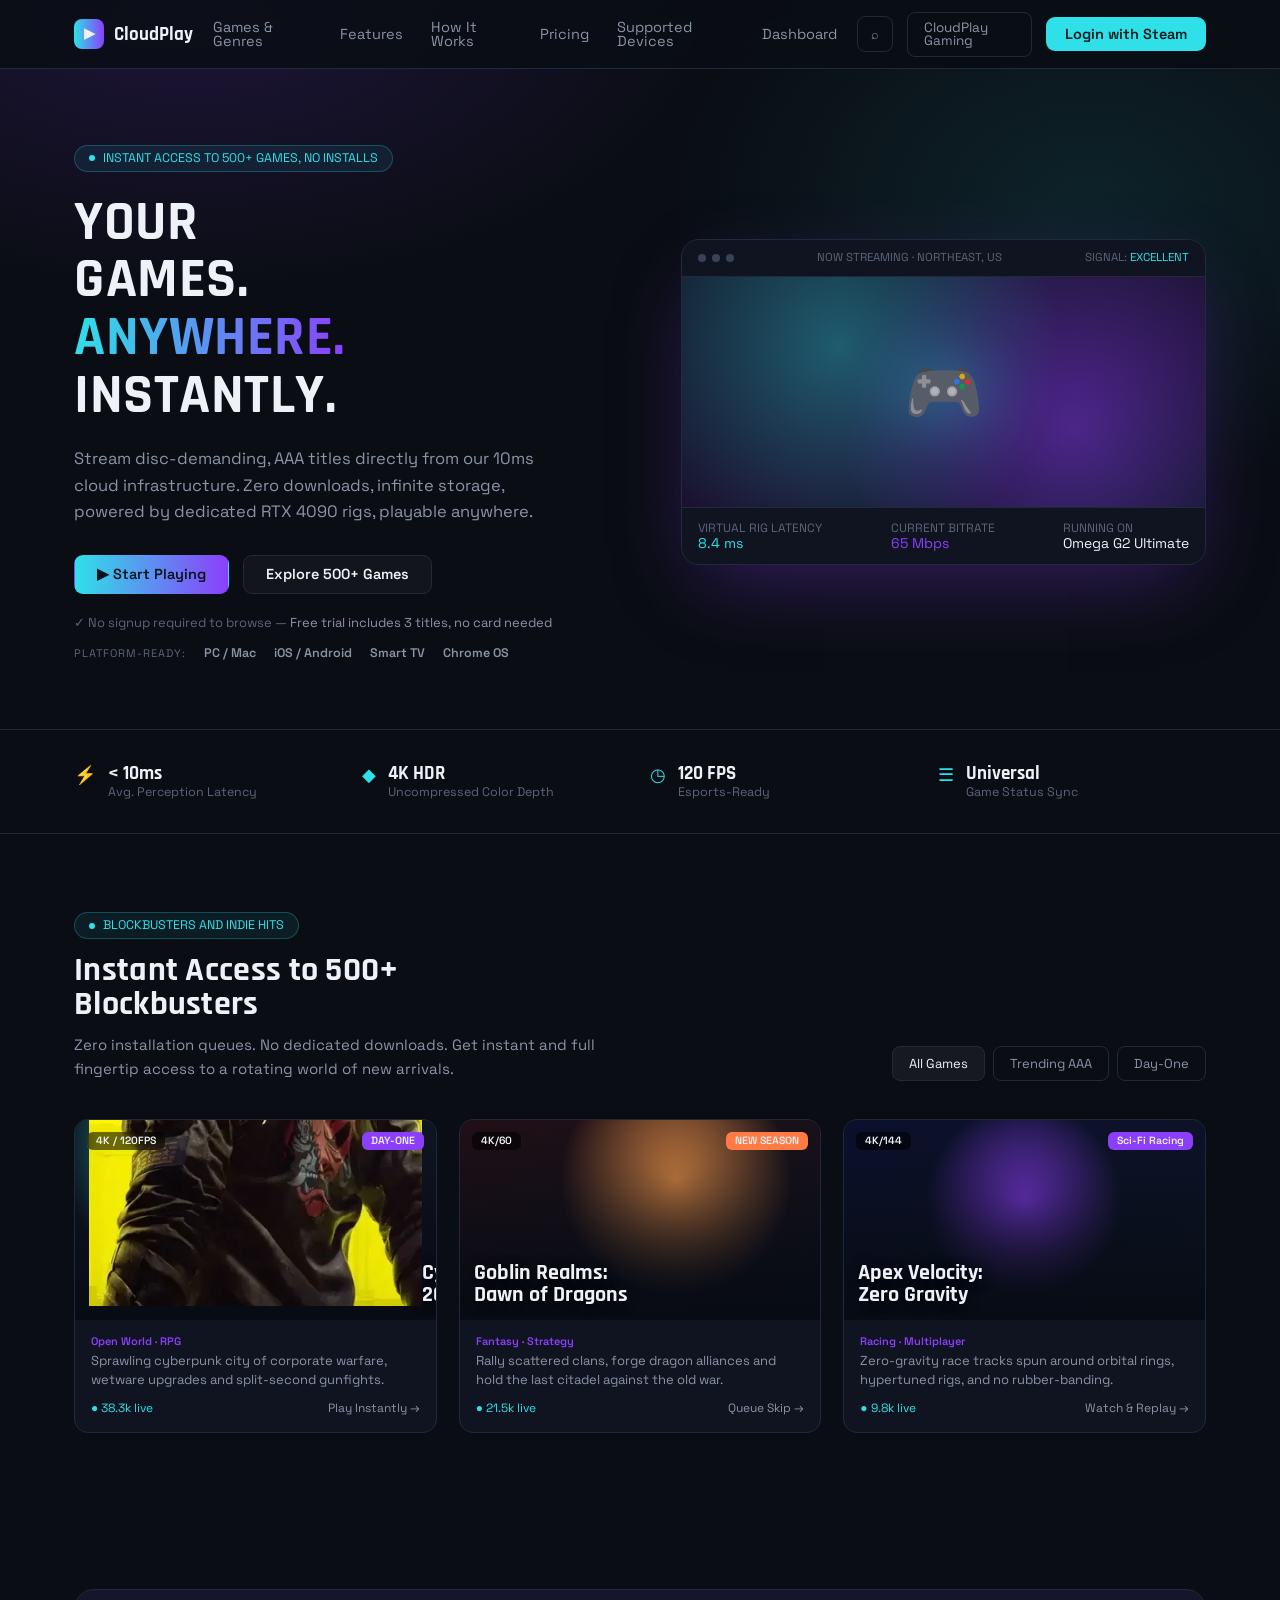
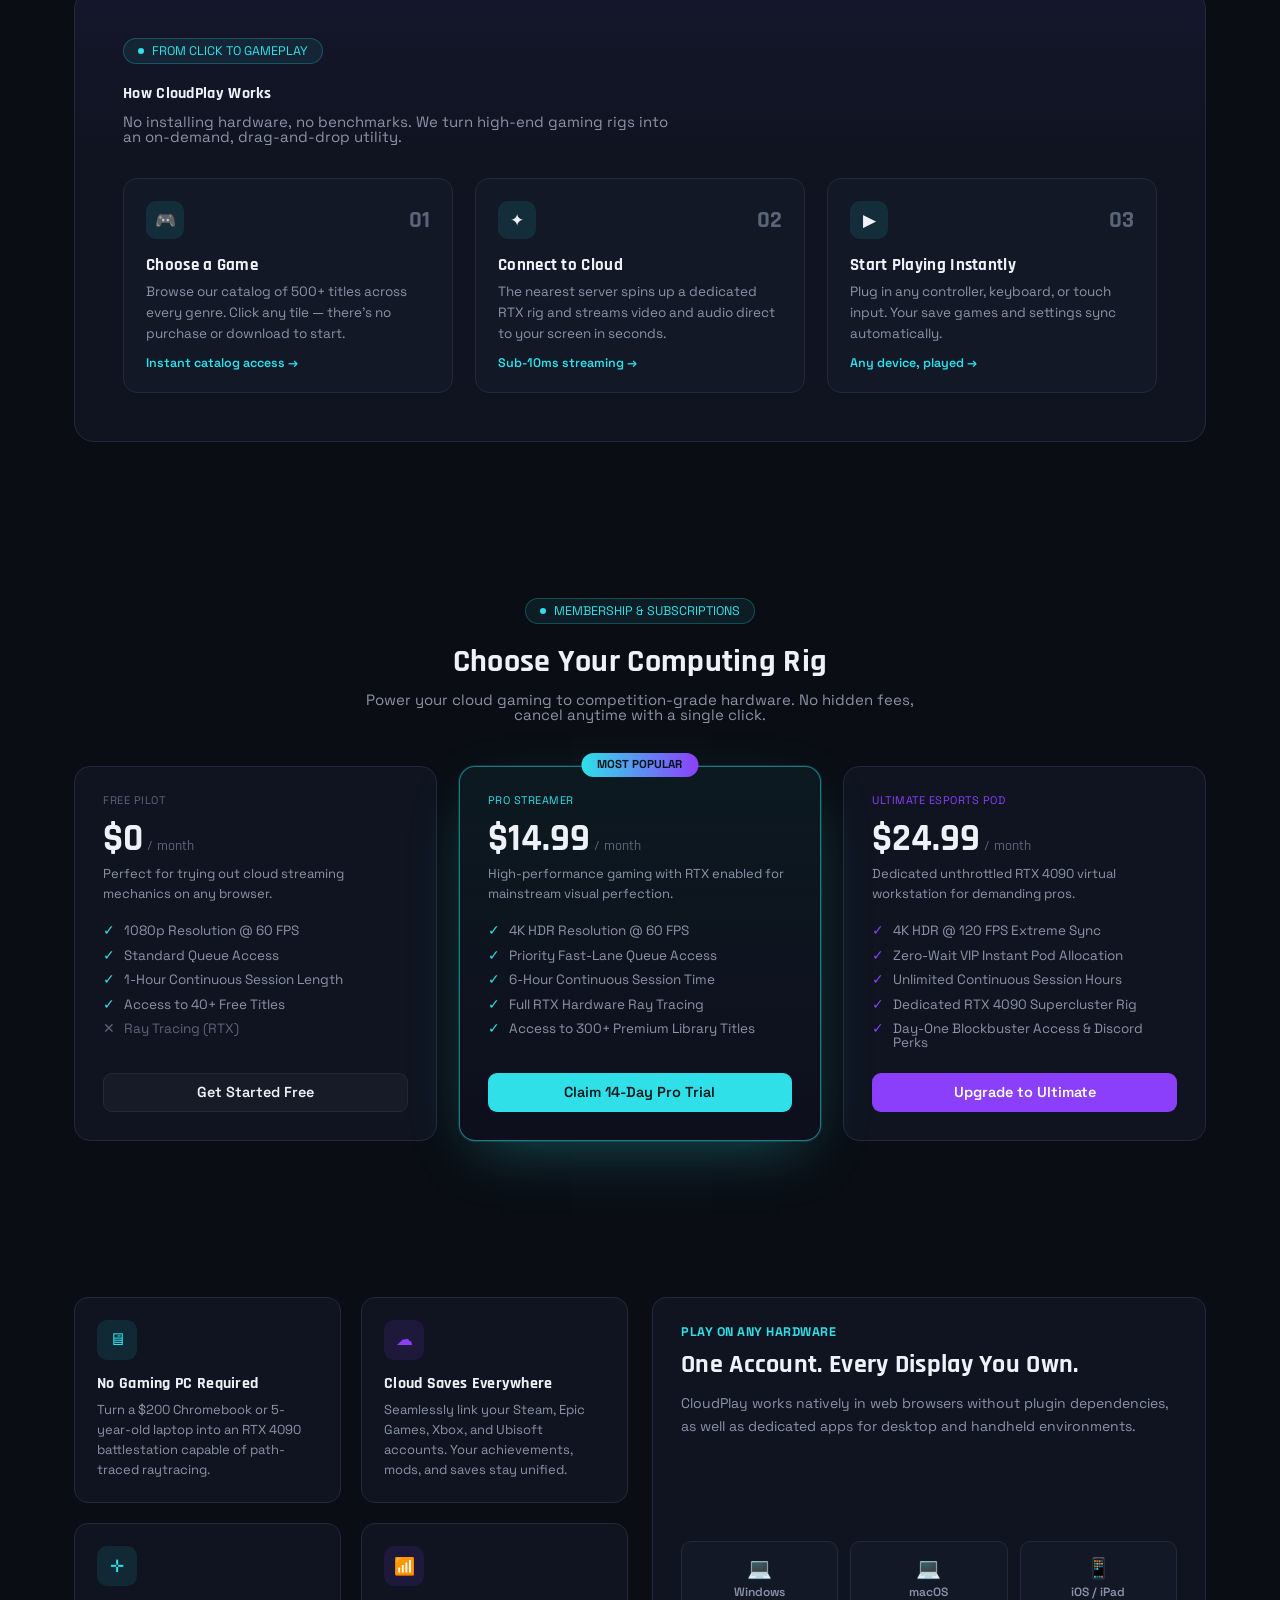
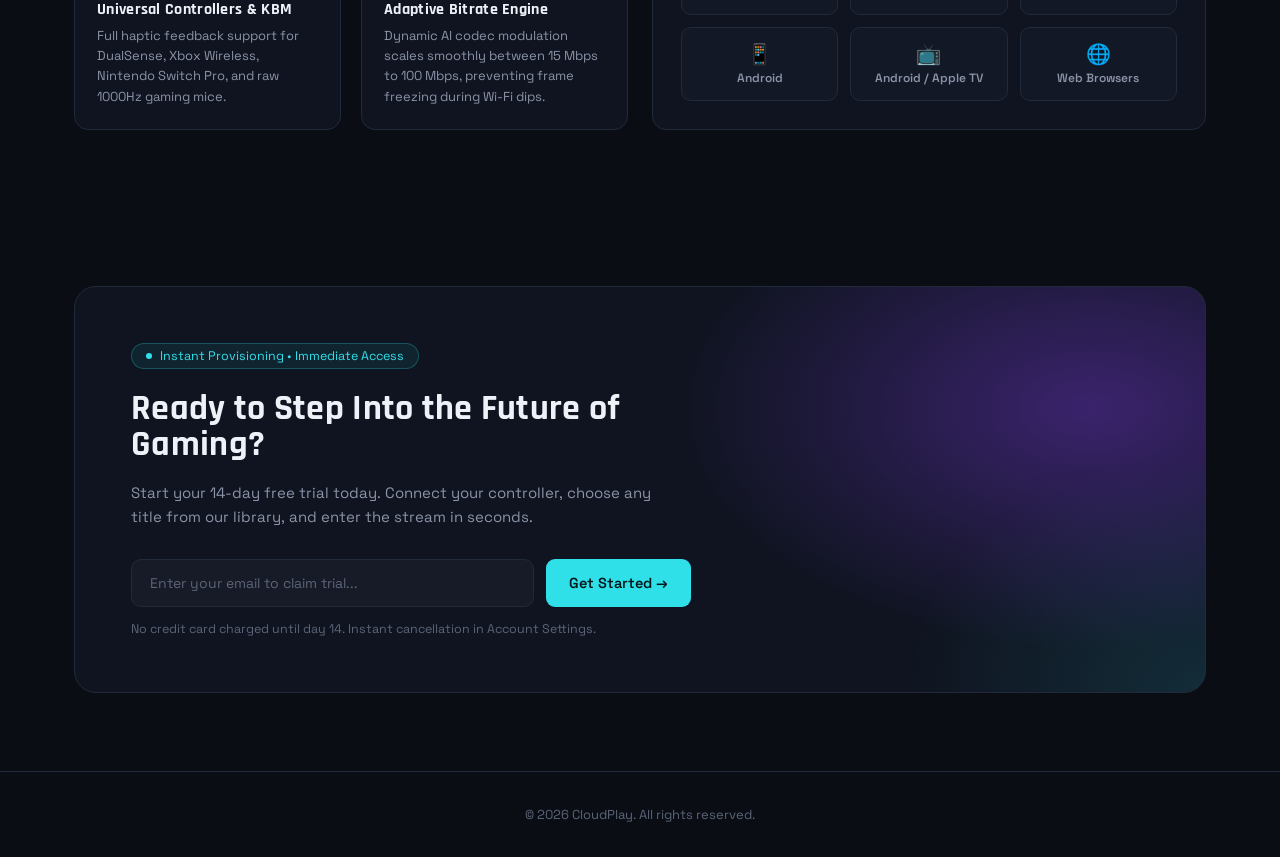
==== index.html @ 3e4a8757 "Update index.html" ====
<!DOCTYPE html>
<html lang="en">
<head>
<meta charset="UTF-8">
<meta name="viewport" content="width=device-width, initial-scale=1, viewport-fit=cover">
<title>CloudPlay — Your Games. Anywhere. Instantly.</title>
<link rel="preconnect" href="https://fonts.googleapis.com">
<link rel="preconnect" href="https://fonts.gstatic.com" crossorigin>
<link href="https://fonts.googleapis.com/css2?family=Space+Grotesk:wght@400;500;600;700&family=Rajdhani:wght@500;600;700&display=swap" rel="stylesheet">
<link rel="stylesheet" href="assets/reset.css">
<link rel="stylesheet" href="assets/style.css">
</head>
<body>

<header>
  <nav class="wrap">
    <div class="brand"><span class="brand-mark">▶</span> CloudPlay</div>
    <div class="nav-links"> 
      <a href="#games">Games &amp; Genres</a>
      <a href="#features">Features</a>
      <a href="#how">How It Works</a>
      <a href="#pricing">Pricing</a>
      <a href="#devices">Supported Devices</a>
      <a href="#">Dashboard</a>
    </div>
    <div class="nav-right">
      <button class="icon-btn" aria-label="Search">⌕</button>
      <a href="#" class="btn-outline" style="border-radius:8px;">CloudPlay Gaming</a>
      <a href="https://store.steampowered.com/login/?redir=&redir_ssl=1" class="btn btn-cyan" style="padding:9px 18px;">Login with Steam</a>
    </div>
  </nav>
</header>

<section class="hero">
  <div class="wrap hero-grid">
    <div>
      <div class="eyebrow"><span class="dot"></span> INSTANT ACCESS TO 500+ GAMES, NO INSTALLS</div>
      <h1>YOUR<br>GAMES.<br><span class="grad">ANYWHERE.</span><br>INSTANTLY.</h1>
      <p class="lead">Stream disc-demanding, AAA titles directly from our 10ms cloud infrastructure. Zero downloads, infinite storage, powered by dedicated RTX 4090 rigs, playable anywhere.</p>
      <div class="hero-ctas">
        <a href="#pricing" class="btn btn-grad">▶ Start Playing</a>
        <a href="#games" class="btn btn-ghost">Explore 500+ Games</a>
      </div>
      <div class="fine">✓ No signup required to browse — <b>Free trial includes 3 titles, no card needed</b></div>
      <div class="platforms">
        <span class="lbl">Platform-ready:</span>
        <b>PC / Mac</b><b>iOS / Android</b><b>Smart TV</b><b>Chrome OS</b>
      </div>
    </div>
    <div class="hero-card">
      <div class="titlebar">
        <div class="dots"><i></i><i></i><i></i></div>
        <span>NOW STREAMING · NORTHEAST, US</span>
        <span>SIGNAL: <b style="color:var(--cyan)">EXCELLENT</b></span>
      </div>
      <div class="hero-art"></div>
      <div class="hero-stats-row">
        <div>VIRTUAL RIG LATENCY<b class="cyan">8.4 ms</b></div>
        <div>CURRENT BITRATE<b class="purple">65 Mbps</b></div>
        <div>RUNNING ON<b>Omega G2 Ultimate</b></div>
      </div>
    </div>
  </div>
</section>

<div class="stat-strip">
  <div class="wrap">
    <div class="stat"><div class="ic">⚡</div><div><b>&lt; 10ms</b><span>Avg. Perception Latency</span></div></div>
    <div class="stat"><div class="ic">◆</div><div><b>4K HDR</b><span>Uncompressed Color Depth</span></div></div>
    <div class="stat"><div class="ic">◷</div><div><b>120 FPS</b><span>Esports-Ready</span></div></div>
    <div class="stat"><div class="ic">☰</div><div><b>Universal</b><span>Game Status Sync</span></div></div>
  </div>
</div>

<section id="games">
  <div class="wrap">
    <div class="sec-head-row sec-head">
      <div>
        <div class="eyebrow" style="margin-bottom:14px;"><span class="dot"></span> BLOCKBUSTERS AND INDIE HITS</div>
        <h2>Instant Access to 500+<br>Blockbusters</h2>
        <p>Zero installation queues. No dedicated downloads. Get instant and full fingertip access to a rotating world of new arrivals.</p>
      </div>
      <div class="tabs">
        <button class="tab active">All Games</button>
        <button class="tab">Trending AAA</button>
        <button class="tab">Day-One</button>
      </div>
    </div>

    <div class="games-grid">
      <div class="game-card">
        <div class="game-cover cover-1">
          <div class="badges"><span class="badge">4K / 120FPS</span><span class="badge pill">DAY-ONE</span></div>
          <img src="assets/cyberpunk-2077.png" alt="">
          <h4>CyberPunk 2077</h4>
        </div>
        <div class="game-body">
          <div class="genre">Open World · RPG</div>
          <p>Sprawling cyberpunk city of corporate warfare, wetware upgrades and split-second gunfights.</p>
          <div class="game-meta"><span class="players">● 38.3k live</span><span class="cta">Play Instantly →</span></div>
        </div>
      </div>
      <div class="game-card">
        <div class="game-cover cover-2">
          <div class="badges"><span class="badge">4K/60</span><span class="badge pill" style="background:#ff7a45;">NEW SEASON</span></div>
          <h4>Goblin Realms:<br>Dawn of Dragons</h4>
        </div>
        <div class="game-body">
          <div class="genre">Fantasy · Strategy</div>
          <p>Rally scattered clans, forge dragon alliances and hold the last citadel against the old war.</p>
          <div class="game-meta"><span class="players">● 21.5k live</span><span class="cta">Queue Skip →</span></div>
        </div>
      </div>
      <div class="game-card">
        <div class="game-cover cover-3">
          <div class="badges"><span class="badge">4K/144</span><span class="badge pill">Sci-Fi Racing</span></div>
          <h4>Apex Velocity:<br>Zero Gravity</h4>
        </div>
        <div class="game-body">
          <div class="genre">Racing · Multiplayer</div>
          <p>Zero-gravity race tracks spun around orbital rings, hypertuned rigs, and no rubber-banding.</p>
          <div class="game-meta"><span class="players">● 9.8k live</span><span class="cta">Watch &amp; Replay →</span></div>
        </div>
      </div>
    </div>
  </div>
</section>

<section id="how">
  <div class="wrap">
    <div class="how-panel">
      <div class="eyebrow"><span class="dot"></span> FROM CLICK TO GAMEPLAY</div>
      <h2>How CloudPlay Works</h2>
      <p style="color:var(--text-dim);font-size:15px;max-width:560px;margin-top:12px;">No installing hardware, no benchmarks. We turn high-end gaming rigs into an on-demand, drag-and-drop utility.</p>

      <div class="steps">
        <div class="step">
          <div class="step-top"><div class="step-ic">🎮</div><div class="step-num">01</div></div>
          <h3>Choose a Game</h3>
          <p>Browse our catalog of 500+ titles across every genre. Click any tile — there's no purchase or download to start.</p>
          <div class="link">Instant catalog access →</div>
        </div>
        <div class="step">
          <div class="step-top"><div class="step-ic">✦</div><div class="step-num">02</div></div>
          <h3>Connect to Cloud</h3>
          <p>The nearest server spins up a dedicated RTX rig and streams video and audio direct to your screen in seconds.</p>
          <div class="link">Sub-10ms streaming →</div>
        </div>
        <div class="step">
          <div class="step-top"><div class="step-ic">▶</div><div class="step-num">03</div></div>
          <h3>Start Playing Instantly</h3>
          <p>Plug in any controller, keyboard, or touch input. Your save games and settings sync automatically.</p>
          <div class="link">Any device, played →</div>
        </div>
      </div>
    </div>
  </div>
</section>

<section id="pricing">
  <div class="wrap" style="text-align:center;">
    <div class="eyebrow"><span class="dot"></span> MEMBERSHIP &amp; SUBSCRIPTIONS</div>
    <h2 style="font-size:32px;">Choose Your Computing Rig</h2>
    <p style="color:var(--text-dim);font-size:15px;max-width:560px;margin:14px auto 44px;">Power your cloud gaming to competition-grade hardware. No hidden fees, cancel anytime with a single click.</p>

    <div class="pricing-grid" style="text-align:left;">
      <div class="plan">
        <div class="plan-tag">Free Pilot</div>
        <div class="price">$0<span> / month</span></div>
        <div class="plan-desc">Perfect for trying out cloud streaming mechanics on any browser.</div>
        <ul class="plan-feats">
          <li><span class="ok">✓</span> 1080p Resolution @ 60 FPS</li>
          <li><span class="ok">✓</span> Standard Queue Access</li>
          <li><span class="ok">✓</span> 1-Hour Continuous Session Length</li>
          <li><span class="ok">✓</span> Access to 40+ Free Titles</li>
          <li class="off"><span class="no">✕</span> Ray Tracing (RTX)</li>
        </ul>
        <a href="#" class="btn btn-ghost">Get Started Free</a>
      </div>
      <div class="plan featured">
        <div class="plan-badge">MOST POPULAR</div>
        <div class="plan-tag cyan">Pro Streamer</div>
        <div class="price">$14.99<span> / month</span></div>
        <div class="plan-desc">High-performance gaming with RTX enabled for mainstream visual perfection.</div>
        <ul class="plan-feats">
          <li><span class="ok">✓</span> 4K HDR Resolution @ 60 FPS</li>
          <li><span class="ok">✓</span> Priority Fast-Lane Queue Access</li>
          <li><span class="ok">✓</span> 6-Hour Continuous Session Time</li>
          <li><span class="ok">✓</span> Full RTX Hardware Ray Tracing</li>
          <li><span class="ok">✓</span> Access to 300+ Premium Library Titles</li>
        </ul>
        <a href="#" class="btn btn-cyan">Claim 14-Day Pro Trial</a>
      </div>
      <div class="plan">
        <div class="plan-tag purple">Ultimate Esports Pod</div>
        <div class="price">$24.99<span> / month</span></div>
        <div class="plan-desc">Dedicated unthrottled RTX 4090 virtual workstation for demanding pros.</div>
        <ul class="plan-feats">
          <li><span class="ok purple">✓</span> 4K HDR @ 120 FPS Extreme Sync</li>
          <li><span class="ok purple">✓</span> Zero-Wait VIP Instant Pod Allocation</li>
          <li><span class="ok purple">✓</span> Unlimited Continuous Session Hours</li>
          <li><span class="ok purple">✓</span> Dedicated RTX 4090 Supercluster Rig</li>
          <li><span class="ok purple">✓</span> Day-One Blockbuster Access &amp; Discord Perks</li>
        </ul>
        <a href="#" class="btn btn-purple">Upgrade to Ultimate</a>
      </div>
    </div>
  </div>
</section>

<section id="features">
  <div class="wrap">
    <div class="feature-split">
      <div class="feature-grid">
        <div class="feature-card">
          <div class="feature-ic">🖥</div>
          <h3>No Gaming PC Required</h3>
          <p>Turn a $200 Chromebook or 5-year-old laptop into an RTX 4090 battlestation capable of path-traced raytracing.</p>
        </div>
        <div class="feature-card">
          <div class="feature-ic purple">☁</div>
          <h3>Cloud Saves Everywhere</h3>
          <p>Seamlessly link your Steam, Epic Games, Xbox, and Ubisoft accounts. Your achievements, mods, and saves stay unified.</p>
        </div>
        <div class="feature-card">
          <div class="feature-ic">✛</div>
          <h3>Universal Controllers &amp; KBM</h3>
          <p>Full haptic feedback support for DualSense, Xbox Wireless, Nintendo Switch Pro, and raw 1000Hz gaming mice.</p>
        </div>
        <div class="feature-card">
          <div class="feature-ic purple">📶</div>
          <h3>Adaptive Bitrate Engine</h3>
          <p>Dynamic AI codec modulation scales smoothly between 15 Mbps to 100 Mbps, preventing frame freezing during Wi-Fi dips.</p>
        </div>
      </div>

      <div class="device-panel" id="devices">
        <div class="eyebrow" style="display:inline-block;">PLAY ON ANY HARDWARE</div>
        <h2>One Account. Every Display You Own.</h2>
        <p>CloudPlay works natively in web browsers without plugin dependencies, as well as dedicated apps for desktop and handheld environments.</p>
        <div class="device-grid">
          <div class="device"><span class="ic">💻</span><span>Windows</span></div>
          <div class="device"><span class="ic">💻</span><span>macOS</span></div>
          <div class="device"><span class="ic">📱</span><span>iOS / iPad</span></div>
          <div class="device"><span class="ic">📱</span><span>Android</span></div>
          <div class="device"><span class="ic">📺</span><span>Android / Apple TV</span></div>
          <div class="device"><span class="ic">🌐</span><span>Web Browsers</span></div>
        </div>
      </div>
    </div>
  </div>
</section>

<section>
  <div class="wrap">
    <div class="cta-panel">
      <div class="eyebrow"><span class="dot"></span> Instant Provisioning • Immediate Access</div>
      <h2>Ready to Step Into the Future of Gaming?</h2>
      <p>Start your 14-day free trial today. Connect your controller, choose any title from our library, and enter the stream in seconds.</p>
      <form class="cta-form" onsubmit="return false;">
        <input type="email" placeholder="Enter your email to claim trial..." aria-label="Email address" required>
        <button type="submit" class="btn btn-cyan">Get Started →</button>
      </form>
      <div class="cta-fine">No credit card charged until day 14. Instant cancellation in Account Settings.</div>
    </div>
  </div>
</section>

<footer>© 2026 CloudPlay. All rights reserved.</footer>

</body>
</html>
---- assets/style.css ----
:root{
  --bg:#0a0d14;
  --bg-panel:#0f1420;
  --bg-panel-2:#121826;
  --border:#212a3a;
  --text:#eef2f8;
  --text-dim:#8b93a7;
  --text-faint:#5b6478;
  --cyan:#2fe0e8;
  --purple:#8b3ffb;
  --grad: linear-gradient(90deg,var(--cyan),var(--purple));
  padding-top: env(safe-area-inset-top,0px);
  padding-bottom: env(safe-area-inset-bottom,0px);
  box-sizing:border-box;
}
*{box-sizing:border-box;}
html{scroll-padding-top:env(safe-area-inset-top,0px);}
html,body{margin:0;padding:0;background:var(--bg);color:var(--text);font-family:'Space Grotesk',sans-serif;}
body{background:
    radial-gradient(ellipse 900px 500px at 15% 0%, rgba(139,63,251,0.16), transparent 60%),
    radial-gradient(ellipse 700px 500px at 85% 5%, rgba(47,224,232,0.10), transparent 60%),
    var(--bg);
}
h1,h2,h3{font-family:'Rajdhani',sans-serif;font-weight:700;margin:0;letter-spacing:0.3px;}
a{color:inherit;text-decoration:none;}
img{max-width:100%;display:block;}
button{font-family:inherit;}
.wrap{max-width:1180px;margin:0 auto;padding:0 24px;}

/* NAV */
header{position:sticky;top:0;z-index:40;background:rgba(10,13,20,0.85);backdrop-filter:blur(10px);border-bottom:1px solid var(--border);}
nav.wrap{display:flex;align-items:center;justify-content:space-between;height:68px;gap:20px;}
.brand{display:flex;align-items:center;gap:10px;font-family:'Rajdhani',sans-serif;font-weight:700;font-size:19px;}
.brand-mark{width:30px;height:30px;border-radius:8px;background:var(--grad);display:flex;align-items:center;justify-content:center;font-size:14px;flex-shrink:0;}
.nav-links{display:flex;align-items:center;gap:28px;font-size:14.5px;color:var(--text-dim);}
.nav-links a:hover{color:var(--text);}
.nav-right{display:flex;align-items:center;gap:14px;}
.icon-btn{width:36px;height:36px;border-radius:8px;border:1px solid var(--border);display:flex;align-items:center;justify-content:center;color:var(--text-dim);flex-shrink:0;background:transparent;}
.btn{display:inline-flex;align-items:center;justify-content:center;gap:8px;padding:11px 22px;border-radius:9px;font-weight:600;font-size:14.5px;cursor:pointer;border:1px solid transparent;white-space:nowrap;}
.btn-grad{background:var(--grad);color:#08131a;}
.btn-ghost{background:rgba(255,255,255,0.03);border-color:var(--border);color:var(--text);}
.btn-outline{background:transparent;border:1px solid var(--border);color:var(--text-dim);font-size:13.5px;padding:8px 16px;}
.btn-cyan{background:var(--cyan);color:#06181b;}
.btn-purple{background:var(--purple);color:#fff;}
@media (max-width:900px){ .nav-links{display:none;} }

/* HERO */
.hero{padding:76px 0 70px;}
.hero-grid{display:grid;grid-template-columns:1.05fr 1fr;gap:56px;align-items:center;}
.eyebrow{display:inline-flex;align-items:center;gap:8px;font-size:12.5px;color:var(--cyan);background:rgba(47,224,232,0.08);border:1px solid rgba(47,224,232,0.25);padding:6px 14px;border-radius:20px;margin-bottom:22px;}
.eyebrow .dot{width:6px;height:6px;border-radius:50%;background:var(--cyan);}
.hero h1{font-size:56px;line-height:1.03;letter-spacing:0.5px;}
.hero h1 .grad{background:var(--grad);-webkit-background-clip:text;background-clip:text;color:transparent;}
.hero p.lead{color:var(--text-dim);font-size:16.5px;line-height:1.6;margin:22px 0 30px;max-width:480px;}
.hero-ctas{display:flex;gap:14px;flex-wrap:wrap;margin-bottom:22px;}
.fine{font-size:13px;color:var(--text-faint);margin-bottom:18px;}
.fine b{color:var(--text-dim);}
.platforms{display:flex;align-items:center;gap:18px;flex-wrap:wrap;font-size:12.5px;color:var(--text-faint);}
.platforms span.lbl{text-transform:uppercase;letter-spacing:1px;font-size:11px;}
.platforms b{color:var(--text-dim);font-weight:600;}

.hero-card{position:relative;border-radius:18px;overflow:hidden;border:1px solid var(--border);background:var(--bg-panel);box-shadow:0 30px 80px -20px rgba(139,63,251,0.35);}
.hero-card .titlebar{display:flex;align-items:center;justify-content:space-between;padding:12px 16px;border-bottom:1px solid var(--border);font-size:11.5px;color:var(--text-faint);}
.dots{display:flex;gap:6px;}
.dots i{width:8px;height:8px;border-radius:50%;background:#3a4356;display:block;}
.hero-art{position:relative;height:230px;background:
    radial-gradient(circle at 30% 30%, rgba(47,224,232,0.35), transparent 55%),
    radial-gradient(circle at 75% 65%, rgba(139,63,251,0.45), transparent 55%),
    linear-gradient(160deg,#12182a,#1b1030 60%,#0c1420);
}
.hero-art::after{content:"🎮";position:absolute;inset:0;display:flex;align-items:center;justify-content:center;font-size:64px;opacity:0.85;filter:drop-shadow(0 0 30px rgba(47,224,232,0.5));}
.hero-stats-row{display:flex;justify-content:space-between;padding:14px 16px;border-top:1px solid var(--border);font-size:12px;color:var(--text-faint);gap:10px;}
.hero-stats-row b{display:block;color:var(--text);font-size:14px;margin-top:2px;}
.hero-stats-row .cyan{color:var(--cyan);}
.hero-stats-row .purple{color:var(--purple);}

/* STAT STRIP */
.stat-strip{border-top:1px solid var(--border);border-bottom:1px solid var(--border);padding:34px 0;}
.stat-strip .wrap{display:grid;grid-template-columns:repeat(4,1fr);gap:20px;}
.stat{display:flex;gap:12px;align-items:flex-start;}
.stat .ic{color:var(--cyan);font-size:18px;flex-shrink:0;margin-top:2px;}
.stat b{display:block;font-size:19px;font-family:'Rajdhani',sans-serif;font-weight:700;}
.stat span{font-size:12.5px;color:var(--text-faint);}
@media (max-width:800px){.stat-strip .wrap{grid-template-columns:repeat(2,1fr);}}

/* SECTION HEADERS */
section{padding:78px 0;}
.sec-head{margin-bottom:38px;}
.sec-head .eyebrow{margin-bottom:16px;}
.sec-head h2{font-size:34px;margin-bottom:12px;}
.sec-head p{color:var(--text-dim);font-size:15px;max-width:560px;line-height:1.6;}
.sec-head-row{display:flex;justify-content:space-between;align-items:flex-end;flex-wrap:wrap;gap:20px;}
.tabs{display:flex;gap:8px;}
.tab{font-size:13px;padding:8px 16px;border-radius:8px;color:var(--text-dim);border:1px solid var(--border);background:transparent;}
.tab.active{background:rgba(255,255,255,0.05);color:var(--text);border-color:var(--border);}

/* GAME CARDS */
.games-grid{display:grid;grid-template-columns:repeat(3,1fr);gap:22px;}
.game-card{border:1px solid var(--border);border-radius:14px;overflow:hidden;background:var(--bg-panel);}
.game-cover{position:relative;height:200px;display:flex;align-items:flex-end;padding:14px;background-size:cover;background-position:center;}
.game-cover .badges{position:absolute;top:12px;left:12px;right:12px;display:flex;justify-content:space-between;font-size:10.5px;font-weight:600;}
.badge{background:rgba(0,0,0,0.55);backdrop-filter:blur(4px);padding:4px 9px;border-radius:6px;}
.badge.pill{background:var(--purple);}
.cover-1{background:linear-gradient(180deg,rgba(6,10,18,0.1),rgba(6,10,18,0.9)),radial-gradient(circle at 30% 20%,#2fe0e8 0,transparent 40%),linear-gradient(160deg,#0d1b26,#131022);}
.cover-2{background:linear-gradient(180deg,rgba(6,10,18,0.1),rgba(6,10,18,0.9)),radial-gradient(circle at 60% 30%,#ff9d4d 0,transparent 45%),linear-gradient(160deg,#241016,#0f1420);}
.cover-3{background:linear-gradient(180deg,rgba(6,10,18,0.1),rgba(6,10,18,0.9)),radial-gradient(circle at 50% 40%,#8b3ffb 0,transparent 45%),linear-gradient(160deg,#0d1030,#101826);}
.game-cover h4{font-family:'Rajdhani',sans-serif;font-size:22px;font-weight:700;text-shadow:0 2px 12px rgba(0,0,0,0.6);}
.game-body{padding:16px 16px 18px;}
.game-body .genre{font-size:11px;color:var(--purple);font-weight:600;margin-bottom:4px;}
.game-body p{font-size:13px;color:var(--text-dim);line-height:1.5;margin:0 0 12px;}
.game-meta{display:flex;justify-content:space-between;font-size:12px;}
.game-meta .players{color:var(--cyan);}
.game-meta .cta{color:var(--text-dim);}
@media (max-width:860px){.games-grid{grid-template-columns:1fr;}}

/* HOW IT WORKS */
.how-panel{border:1px solid var(--border);border-radius:20px;padding:48px;background:linear-gradient(180deg,rgba(139,63,251,0.05),transparent 40%),var(--bg-panel);}
.steps{display:grid;grid-template-columns:repeat(3,1fr);gap:22px;margin-top:34px;}
.step{border:1px solid var(--border);border-radius:14px;padding:22px;background:var(--bg-panel-2);}
.step-top{display:flex;justify-content:space-between;align-items:center;margin-bottom:18px;}
.step-ic{width:38px;height:38px;border-radius:10px;background:rgba(47,224,232,0.1);display:flex;align-items:center;justify-content:center;font-size:17px;}
.step-num{font-family:'Rajdhani',sans-serif;font-weight:700;font-size:24px;color:var(--text-faint);}
.step h3{font-size:17px;margin-bottom:8px;}
.step p{font-size:13.5px;color:var(--text-dim);line-height:1.55;margin:0 0 12px;}
.step .link{font-size:12.5px;color:var(--cyan);font-weight:600;}
@media (max-width:860px){.steps{grid-template-columns:1fr;} .how-panel{padding:28px;}}

/* PRICING */
.pricing-grid{display:grid;grid-template-columns:repeat(3,1fr);gap:22px;align-items:stretch;}
.plan{border:1px solid var(--border);border-radius:16px;padding:28px;background:var(--bg-panel);display:flex;flex-direction:column;}
.plan.featured{border:1px solid rgba(47,224,232,0.5);background:linear-gradient(180deg,rgba(47,224,232,0.06),rgba(139,63,251,0.04));box-shadow:0 0 0 1px rgba(47,224,232,0.15),0 20px 60px -20px rgba(47,224,232,0.35);position:relative;}
.plan-badge{position:absolute;top:-14px;left:50%;transform:translateX(-50%);background:var(--grad);color:#08131a;font-size:11.5px;font-weight:700;padding:6px 16px;border-radius:20px;white-space:nowrap;}
.plan-tag{font-size:11px;letter-spacing:0.5px;color:var(--text-faint);margin-bottom:14px;text-transform:uppercase;}
.plan-tag.cyan{color:var(--cyan);}
.plan-tag.purple{color:var(--purple);}
.price{font-family:'Rajdhani',sans-serif;font-size:38px;font-weight:700;margin-bottom:6px;}
.price span{font-size:14px;color:var(--text-faint);font-weight:500;}
.plan-desc{font-size:13px;color:var(--text-dim);line-height:1.5;margin-bottom:20px;min-height:40px;}
.plan-feats{list-style:none;padding:0;margin:0 0 24px;display:flex;flex-direction:column;gap:11px;font-size:13.5px;}
.plan-feats li{display:flex;gap:9px;align-items:flex-start;color:var(--text-dim);}
.plan-feats li.off{color:var(--text-faint);}
.plan-feats .ok{color:var(--cyan);flex-shrink:0;}
.plan-feats .ok.purple{color:var(--purple);}
.plan-feats .no{color:var(--text-faint);flex-shrink:0;}
.plan .btn{margin-top:auto;width:100%;}
@media (max-width:860px){.pricing-grid{grid-template-columns:1fr;}}

/* FEATURE GRID + DEVICE PANEL */
.feature-split{display:grid;grid-template-columns:1fr 1fr;gap:24px;align-items:stretch;}
.feature-grid{display:grid;grid-template-columns:1fr 1fr;gap:20px;}
.feature-card{border:1px solid var(--border);border-radius:14px;padding:22px;background:var(--bg-panel);}
.feature-ic{width:40px;height:40px;border-radius:10px;background:rgba(47,224,232,0.1);color:var(--cyan);display:flex;align-items:center;justify-content:center;font-size:17px;margin-bottom:16px;}
.feature-ic.purple{background:rgba(139,63,251,0.12);color:var(--purple);}
.feature-card h3{font-size:16px;margin-bottom:8px;}
.feature-card p{font-size:13px;color:var(--text-dim);line-height:1.55;margin:0;}

.device-panel{border:1px solid var(--border);border-radius:14px;padding:28px;background:var(--bg-panel);display:flex;flex-direction:column;}
.device-panel .eyebrow{background:none;border:none;padding:0;margin-bottom:14px;font-weight:700;letter-spacing:0.5px;}
.device-panel h2{font-size:26px;margin-bottom:14px;}
.device-panel p{font-size:14px;color:var(--text-dim);line-height:1.6;margin-bottom:26px;}
.device-grid{display:grid;grid-template-columns:repeat(3,1fr);gap:12px;margin-top:auto;}
.device{border:1px solid var(--border);border-radius:10px;background:var(--bg-panel-2);padding:16px 8px;text-align:center;display:flex;flex-direction:column;align-items:center;gap:8px;}
.device .ic{color:var(--cyan);font-size:20px;}
.device span{font-size:12px;color:var(--text-dim);font-weight:600;}
@media (max-width:900px){.feature-split{grid-template-columns:1fr;} .feature-grid{grid-template-columns:1fr;}}

/* FINAL CTA */
.cta-panel{position:relative;border:1px solid var(--border);border-radius:22px;padding:56px;overflow:hidden;background:
    radial-gradient(ellipse 700px 400px at 90% 30%, rgba(139,63,251,0.35), transparent 60%),
    radial-gradient(ellipse 500px 400px at 100% 100%, rgba(47,224,232,0.12), transparent 60%),
    var(--bg-panel);
}
.cta-panel h2{font-size:36px;max-width:600px;margin-bottom:18px;}
.cta-panel p{font-size:15px;color:var(--text-dim);max-width:520px;line-height:1.6;margin-bottom:30px;}
.cta-form{display:flex;gap:12px;max-width:560px;flex-wrap:wrap;margin-bottom:16px;}
.cta-form input{flex:1;min-width:220px;padding:14px 18px;border-radius:10px;border:1px solid var(--border);background:rgba(255,255,255,0.03);color:var(--text);font-size:14px;font-family:inherit;}
.cta-form input::placeholder{color:var(--text-faint);}
.cta-form input:focus{outline:2px solid var(--cyan);outline-offset:1px;}
.cta-fine{font-size:12.5px;color:var(--text-faint);}
@media (max-width:700px){.cta-panel{padding:32px;} .cta-panel h2{font-size:28px;}}

/* FOOTER */
footer{border-top:1px solid var(--border);padding:36px 0;text-align:center;color:var(--text-faint);font-size:13px;}

@media (max-width:900px){
  .hero-grid{grid-template-columns:1fr;}
  .hero h1{font-size:40px;}
}
@media (prefers-reduced-motion: reduce){ *{transition:none !important;} }
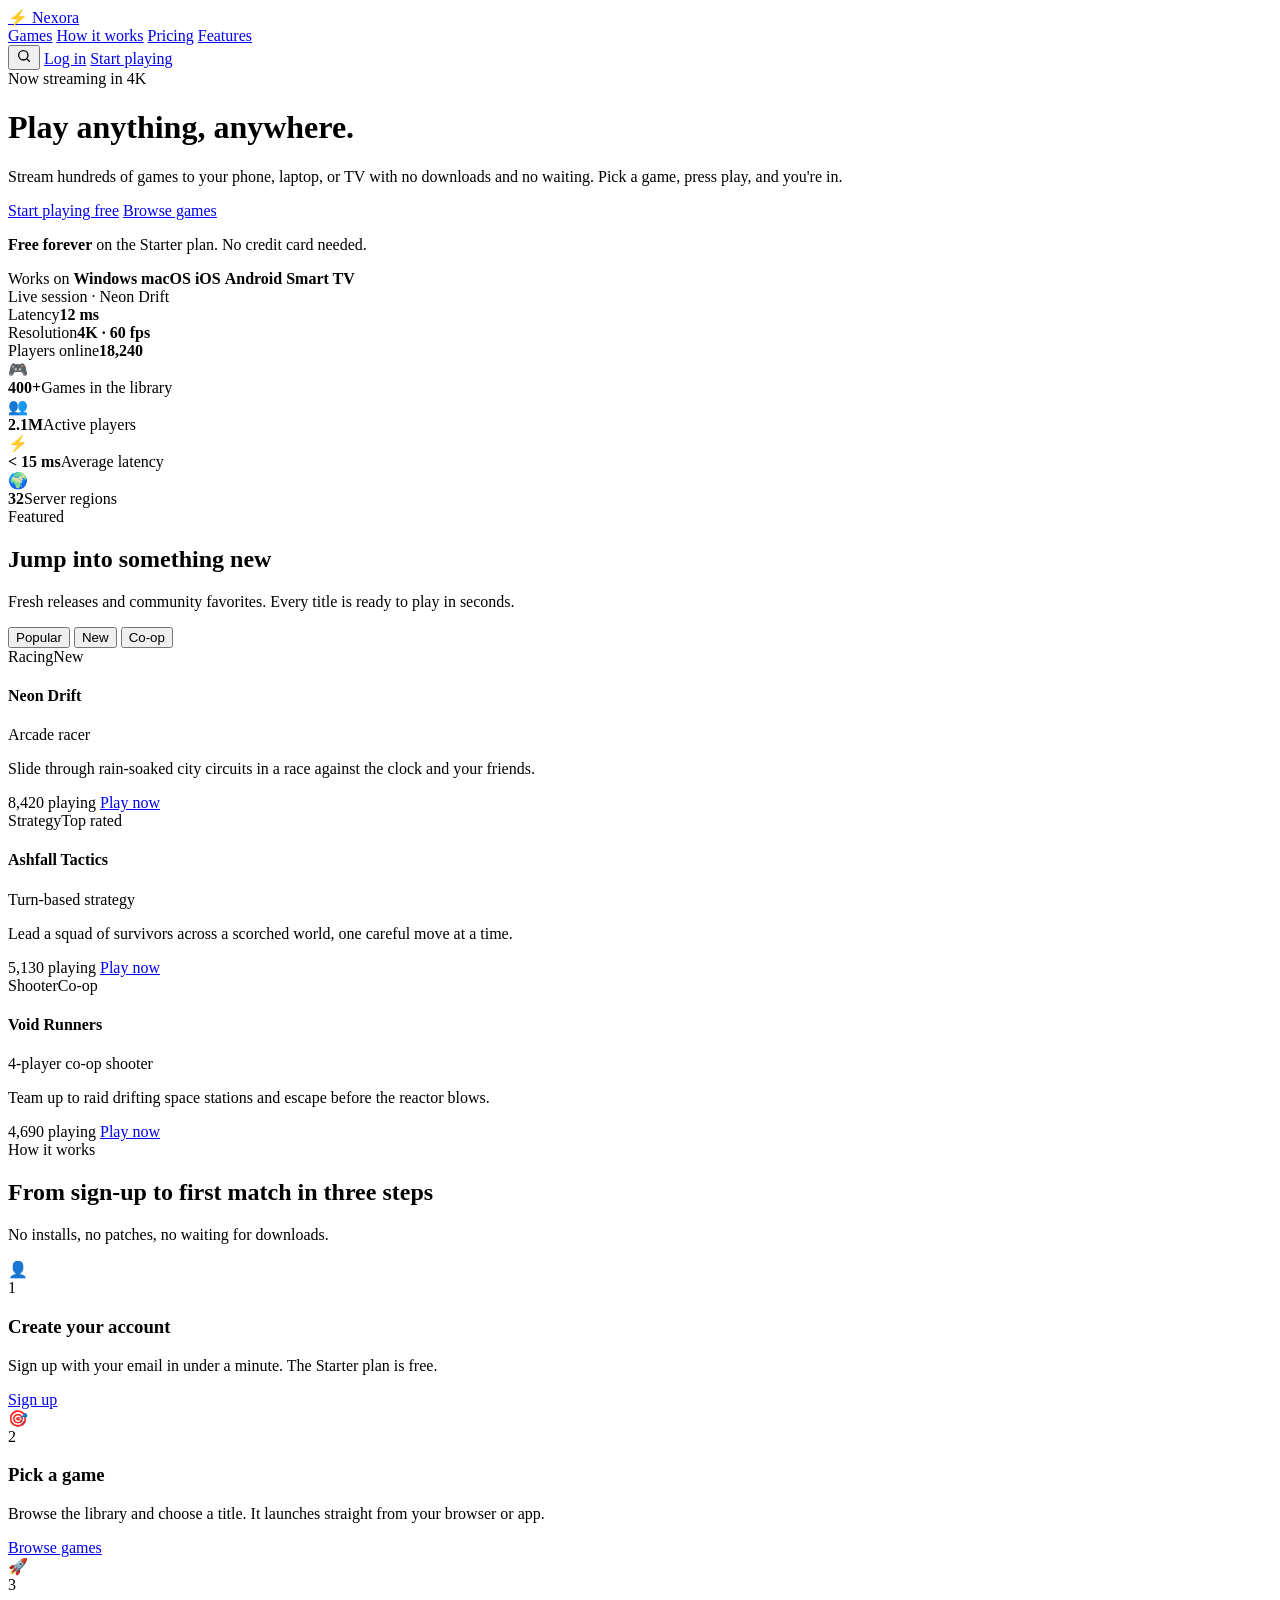
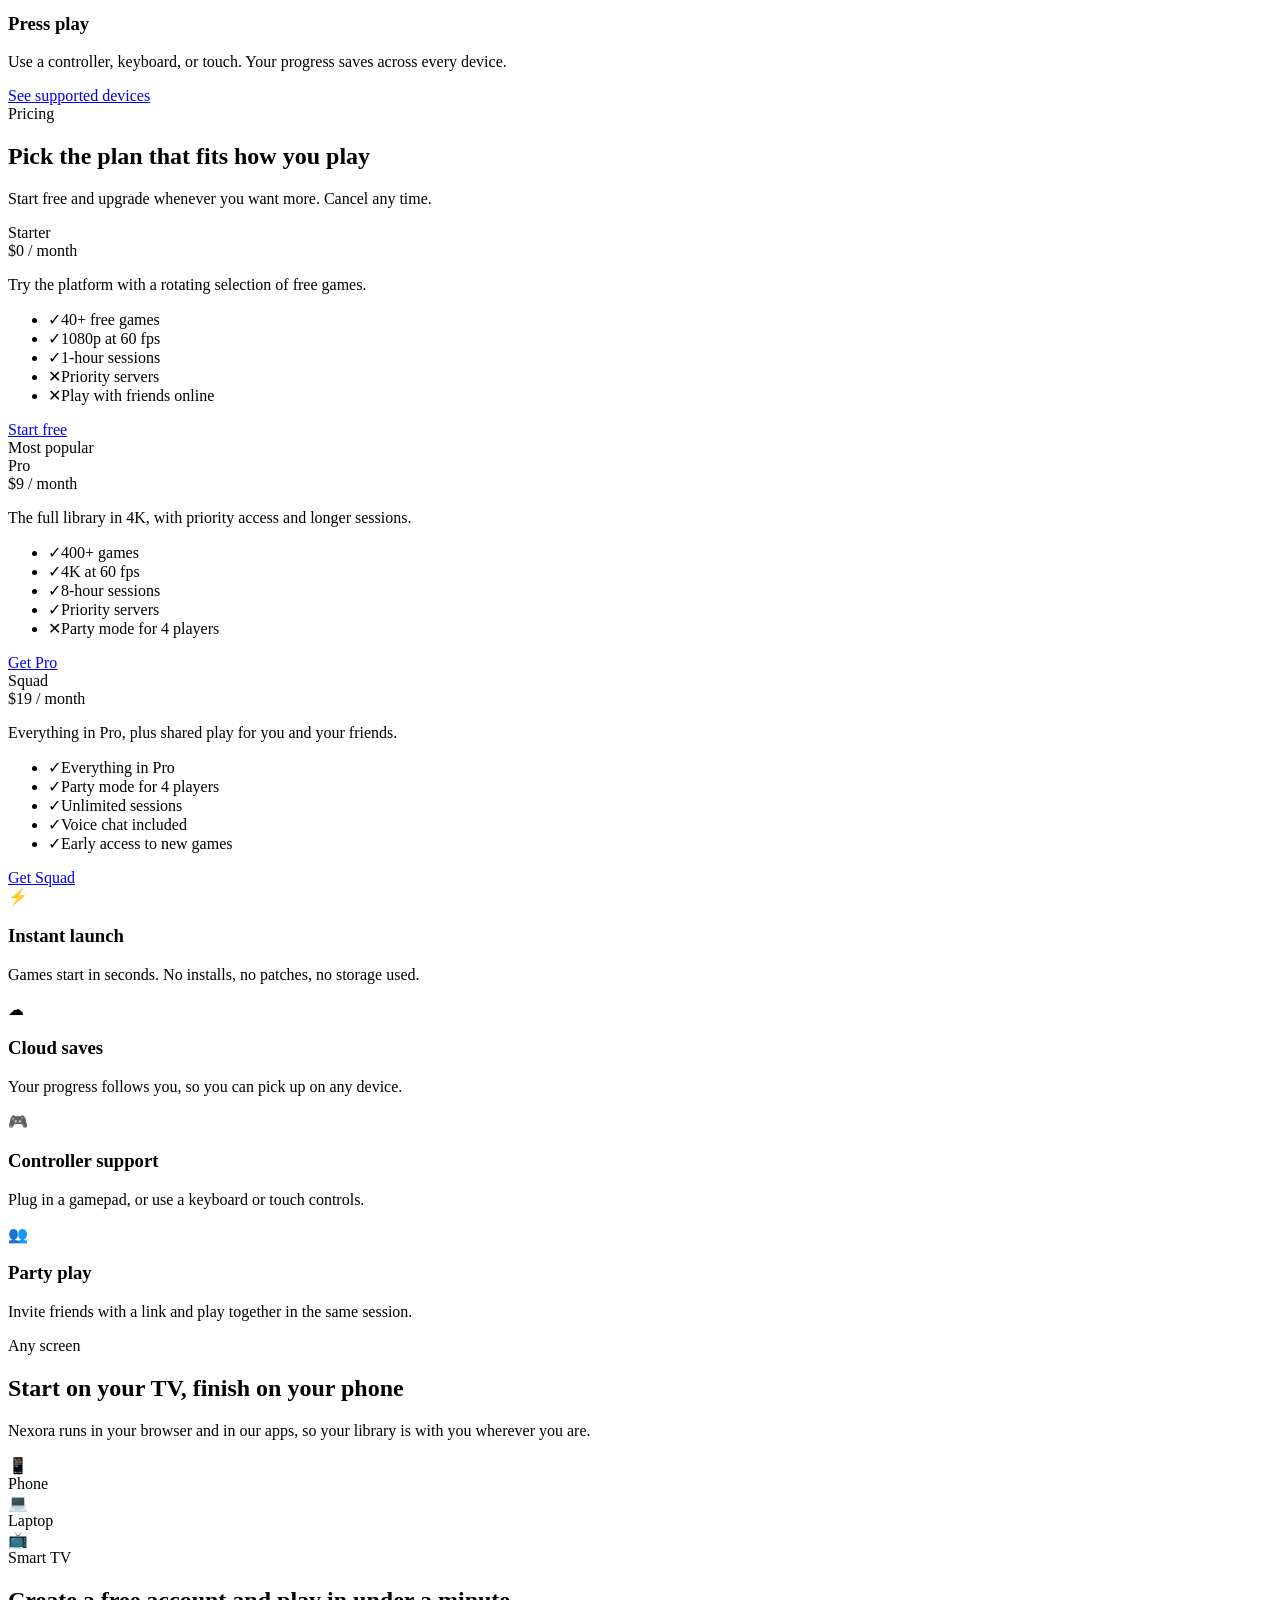
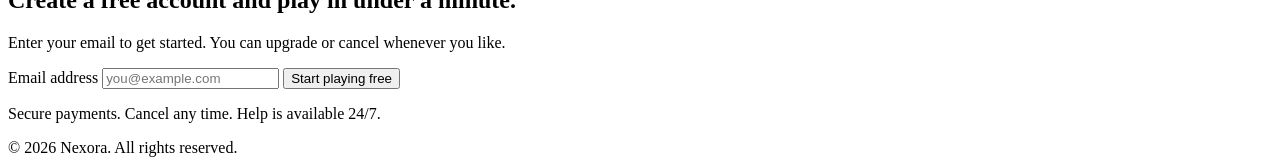
==== commit 70f77253: "took the css integrated in html to its own css file" ====
--- a/index.html
+++ b/index.html
@@ -1,272 +1,343 @@
 <!DOCTYPE html>
 <html lang="en">
 <head>
-<meta charset="UTF-8">
-<meta name="viewport" content="width=device-width, initial-scale=1, viewport-fit=cover">
-<title>CloudPlay — Your Games. Anywhere. Instantly.</title>
-<link rel="preconnect" href="https://fonts.googleapis.com">
-<link rel="preconnect" href="https://fonts.gstatic.com" crossorigin>
-<link href="https://fonts.googleapis.com/css2?family=Space+Grotesk:wght@400;500;600;700&family=Rajdhani:wght@500;600;700&display=swap" rel="stylesheet">
-<link rel="stylesheet" href="assets/reset.css">
-<link rel="stylesheet" href="assets/style.css">
+  <meta charset="UTF-8">
+  <meta name="viewport" content="width=device-width, initial-scale=1, viewport-fit=cover">
+  <title>Nexora – Play instantly, on any device</title>
+  <meta name="description" content="Stream hundreds of games instantly with no downloads. Play solo or squad up with friends.">
+
+  <link rel="preconnect" href="https://fonts.googleapis.com">
+  <link rel="preconnect" href="https://fonts.gstatic.com" crossorigin>
+  <link href="https://fonts.googleapis.com/css2?family=Rajdhani:wght@500;600;700&family=Space+Grotesk:wght@400;500;600&display=swap" rel="stylesheet">
+
+  <link rel="stylesheet" href="styles.css">
 </head>
 <body>
 
-<header>
-  <nav class="wrap">
-    <div class="brand"><span class="brand-mark">▶</span> CloudPlay</div>
-    <div class="nav-links"> 
-      <a href="#games">Games &amp; Genres</a>
-      <a href="#features">Features</a>
-      <a href="#how">How It Works</a>
-      <a href="#pricing">Pricing</a>
-      <a href="#devices">Supported Devices</a>
-      <a href="#">Dashboard</a>
+  <!-- ======================= NAV ======================= -->
+  <header>
+    <nav class="wrap" aria-label="Main">
+      <a href="#" class="brand">
+        <span class="brand-mark" aria-hidden="true">⚡</span>
+        Nexora
+      </a>
+
+      <div class="nav-links">
+        <a href="#games">Games</a>
+        <a href="#how">How it works</a>
+        <a href="#pricing">Pricing</a>
+        <a href="#features">Features</a>
+      </div>
+
+      <div class="nav-right">
+        <button class="icon-btn" type="button" aria-label="Search">
+          <svg width="16" height="16" viewBox="0 0 24 24" fill="none" stroke="currentColor" stroke-width="2" stroke-linecap="round" stroke-linejoin="round" aria-hidden="true">
+            <circle cx="11" cy="11" r="7"></circle>
+            <path d="m20 20-3.5-3.5"></path>
+          </svg>
+        </button>
+        <a href="#" class="btn btn-outline">Log in</a>
+        <a href="#pricing" class="btn btn-grad">Start playing</a>
+      </div>
+    </nav>
+  </header>
+
+  <main>
+
+    <!-- ======================= HERO ======================= -->
+    <div class="hero">
+      <div class="wrap hero-grid">
+        <div>
+          <div class="eyebrow"><span class="dot"></span>Now streaming in 4K</div>
+          <h1>Play anything, <span class="grad">anywhere.</span></h1>
+          <p class="lead">
+            Stream hundreds of games to your phone, laptop, or TV with no downloads and no waiting.
+            Pick a game, press play, and you're in.
+          </p>
+
+          <div class="hero-ctas">
+            <a href="#pricing" class="btn btn-grad">Start playing free</a>
+            <a href="#games" class="btn btn-ghost">Browse games</a>
+          </div>
+
+          <p class="fine"><b>Free forever</b> on the Starter plan. No credit card needed.</p>
+
+          <div class="platforms">
+            <span class="lbl">Works on</span>
+            <b>Windows</b>
+            <b>macOS</b>
+            <b>iOS</b>
+            <b>Android</b>
+            <b>Smart TV</b>
+          </div>
+        </div>
+
+        <div class="hero-card">
+          <div class="titlebar">
+            <div class="dots" aria-hidden="true"><i></i><i></i><i></i></div>
+            <span>Live session · Neon Drift</span>
+          </div>
+          <div class="hero-art" role="img" aria-label="Game controller preview"></div>
+          <div class="hero-stats-row">
+            <div>Latency<b class="cyan">12 ms</b></div>
+            <div>Resolution<b>4K · 60 fps</b></div>
+            <div>Players online<b class="purple">18,240</b></div>
+          </div>
+        </div>
+      </div>
     </div>
-    <div class="nav-right">
-      <button class="icon-btn" aria-label="Search">⌕</button>
-      <a href="#" class="btn-outline" style="border-radius:8px;">CloudPlay Gaming</a>
-      <a href="https://store.steampowered.com/login/?redir=&redir_ssl=1" class="btn btn-cyan" style="padding:9px 18px;">Login with Steam</a>
+
+    <!-- ======================= STAT STRIP ======================= -->
+    <div class="stat-strip">
+      <div class="wrap">
+        <div class="stat">
+          <div class="ic" aria-hidden="true">🎮</div>
+          <div><b>400+</b><span>Games in the library</span></div>
+        </div>
+        <div class="stat">
+          <div class="ic" aria-hidden="true">👥</div>
+          <div><b>2.1M</b><span>Active players</span></div>
+        </div>
+        <div class="stat">
+          <div class="ic" aria-hidden="true">⚡</div>
+          <div><b>&lt; 15 ms</b><span>Average latency</span></div>
+        </div>
+        <div class="stat">
+          <div class="ic" aria-hidden="true">🌍</div>
+          <div><b>32</b><span>Server regions</span></div>
+        </div>
+      </div>
     </div>
-  </nav>
-</header>
-
-<section class="hero">
-  <div class="wrap hero-grid">
-    <div>
-      <div class="eyebrow"><span class="dot"></span> INSTANT ACCESS TO 500+ GAMES, NO INSTALLS</div>
-      <h1>YOUR<br>GAMES.<br><span class="grad">ANYWHERE.</span><br>INSTANTLY.</h1>
-      <p class="lead">Stream disc-demanding, AAA titles directly from our 10ms cloud infrastructure. Zero downloads, infinite storage, powered by dedicated RTX 4090 rigs, playable anywhere.</p>
-      <div class="hero-ctas">
-        <a href="#pricing" class="btn btn-grad">▶ Start Playing</a>
-        <a href="#games" class="btn btn-ghost">Explore 500+ Games</a>
-      </div>
-      <div class="fine">✓ No signup required to browse — <b>Free trial includes 3 titles, no card needed</b></div>
-      <div class="platforms">
-        <span class="lbl">Platform-ready:</span>
-        <b>PC / Mac</b><b>iOS / Android</b><b>Smart TV</b><b>Chrome OS</b>
-      </div>
-    </div>
-    <div class="hero-card">
-      <div class="titlebar">
-        <div class="dots"><i></i><i></i><i></i></div>
-        <span>NOW STREAMING · NORTHEAST, US</span>
-        <span>SIGNAL: <b style="color:var(--cyan)">EXCELLENT</b></span>
-      </div>
-      <div class="hero-art"></div>
-      <div class="hero-stats-row">
-        <div>VIRTUAL RIG LATENCY<b class="cyan">8.4 ms</b></div>
-        <div>CURRENT BITRATE<b class="purple">65 Mbps</b></div>
-        <div>RUNNING ON<b>Omega G2 Ultimate</b></div>
-      </div>
-    </div>
-  </div>
-</section>
-
-<div class="stat-strip">
-  <div class="wrap">
-    <div class="stat"><div class="ic">⚡</div><div><b>&lt; 10ms</b><span>Avg. Perception Latency</span></div></div>
-    <div class="stat"><div class="ic">◆</div><div><b>4K HDR</b><span>Uncompressed Color Depth</span></div></div>
-    <div class="stat"><div class="ic">◷</div><div><b>120 FPS</b><span>Esports-Ready</span></div></div>
-    <div class="stat"><div class="ic">☰</div><div><b>Universal</b><span>Game Status Sync</span></div></div>
-  </div>
-</div>
-
-<section id="games">
-  <div class="wrap">
-    <div class="sec-head-row sec-head">
-      <div>
-        <div class="eyebrow" style="margin-bottom:14px;"><span class="dot"></span> BLOCKBUSTERS AND INDIE HITS</div>
-        <h2>Instant Access to 500+<br>Blockbusters</h2>
-        <p>Zero installation queues. No dedicated downloads. Get instant and full fingertip access to a rotating world of new arrivals.</p>
-      </div>
-      <div class="tabs">
-        <button class="tab active">All Games</button>
-        <button class="tab">Trending AAA</button>
-        <button class="tab">Day-One</button>
-      </div>
-    </div>
-
-    <div class="games-grid">
-      <div class="game-card">
-        <div class="game-cover cover-1">
-          <div class="badges"><span class="badge">4K / 120FPS</span><span class="badge pill">DAY-ONE</span></div>
-          <img src="assets/cyberpunk-2077.png" alt="">
-          <h4>CyberPunk 2077</h4>
-        </div>
-        <div class="game-body">
-          <div class="genre">Open World · RPG</div>
-          <p>Sprawling cyberpunk city of corporate warfare, wetware upgrades and split-second gunfights.</p>
-          <div class="game-meta"><span class="players">● 38.3k live</span><span class="cta">Play Instantly →</span></div>
-        </div>
-      </div>
-      <div class="game-card">
-        <div class="game-cover cover-2">
-          <div class="badges"><span class="badge">4K/60</span><span class="badge pill" style="background:#ff7a45;">NEW SEASON</span></div>
-          <h4>Goblin Realms:<br>Dawn of Dragons</h4>
-        </div>
-        <div class="game-body">
-          <div class="genre">Fantasy · Strategy</div>
-          <p>Rally scattered clans, forge dragon alliances and hold the last citadel against the old war.</p>
-          <div class="game-meta"><span class="players">● 21.5k live</span><span class="cta">Queue Skip →</span></div>
-        </div>
-      </div>
-      <div class="game-card">
-        <div class="game-cover cover-3">
-          <div class="badges"><span class="badge">4K/144</span><span class="badge pill">Sci-Fi Racing</span></div>
-          <h4>Apex Velocity:<br>Zero Gravity</h4>
-        </div>
-        <div class="game-body">
-          <div class="genre">Racing · Multiplayer</div>
-          <p>Zero-gravity race tracks spun around orbital rings, hypertuned rigs, and no rubber-banding.</p>
-          <div class="game-meta"><span class="players">● 9.8k live</span><span class="cta">Watch &amp; Replay →</span></div>
-        </div>
-      </div>
-    </div>
-  </div>
-</section>
-
-<section id="how">
-  <div class="wrap">
-    <div class="how-panel">
-      <div class="eyebrow"><span class="dot"></span> FROM CLICK TO GAMEPLAY</div>
-      <h2>How CloudPlay Works</h2>
-      <p style="color:var(--text-dim);font-size:15px;max-width:560px;margin-top:12px;">No installing hardware, no benchmarks. We turn high-end gaming rigs into an on-demand, drag-and-drop utility.</p>
-
-      <div class="steps">
-        <div class="step">
-          <div class="step-top"><div class="step-ic">🎮</div><div class="step-num">01</div></div>
-          <h3>Choose a Game</h3>
-          <p>Browse our catalog of 500+ titles across every genre. Click any tile — there's no purchase or download to start.</p>
-          <div class="link">Instant catalog access →</div>
-        </div>
-        <div class="step">
-          <div class="step-top"><div class="step-ic">✦</div><div class="step-num">02</div></div>
-          <h3>Connect to Cloud</h3>
-          <p>The nearest server spins up a dedicated RTX rig and streams video and audio direct to your screen in seconds.</p>
-          <div class="link">Sub-10ms streaming →</div>
-        </div>
-        <div class="step">
-          <div class="step-top"><div class="step-ic">▶</div><div class="step-num">03</div></div>
-          <h3>Start Playing Instantly</h3>
-          <p>Plug in any controller, keyboard, or touch input. Your save games and settings sync automatically.</p>
-          <div class="link">Any device, played →</div>
-        </div>
-      </div>
-    </div>
-  </div>
-</section>
-
-<section id="pricing">
-  <div class="wrap" style="text-align:center;">
-    <div class="eyebrow"><span class="dot"></span> MEMBERSHIP &amp; SUBSCRIPTIONS</div>
-    <h2 style="font-size:32px;">Choose Your Computing Rig</h2>
-    <p style="color:var(--text-dim);font-size:15px;max-width:560px;margin:14px auto 44px;">Power your cloud gaming to competition-grade hardware. No hidden fees, cancel anytime with a single click.</p>
-
-    <div class="pricing-grid" style="text-align:left;">
-      <div class="plan">
-        <div class="plan-tag">Free Pilot</div>
-        <div class="price">$0<span> / month</span></div>
-        <div class="plan-desc">Perfect for trying out cloud streaming mechanics on any browser.</div>
-        <ul class="plan-feats">
-          <li><span class="ok">✓</span> 1080p Resolution @ 60 FPS</li>
-          <li><span class="ok">✓</span> Standard Queue Access</li>
-          <li><span class="ok">✓</span> 1-Hour Continuous Session Length</li>
-          <li><span class="ok">✓</span> Access to 40+ Free Titles</li>
-          <li class="off"><span class="no">✕</span> Ray Tracing (RTX)</li>
-        </ul>
-        <a href="#" class="btn btn-ghost">Get Started Free</a>
-      </div>
-      <div class="plan featured">
-        <div class="plan-badge">MOST POPULAR</div>
-        <div class="plan-tag cyan">Pro Streamer</div>
-        <div class="price">$14.99<span> / month</span></div>
-        <div class="plan-desc">High-performance gaming with RTX enabled for mainstream visual perfection.</div>
-        <ul class="plan-feats">
-          <li><span class="ok">✓</span> 4K HDR Resolution @ 60 FPS</li>
-          <li><span class="ok">✓</span> Priority Fast-Lane Queue Access</li>
-          <li><span class="ok">✓</span> 6-Hour Continuous Session Time</li>
-          <li><span class="ok">✓</span> Full RTX Hardware Ray Tracing</li>
-          <li><span class="ok">✓</span> Access to 300+ Premium Library Titles</li>
-        </ul>
-        <a href="#" class="btn btn-cyan">Claim 14-Day Pro Trial</a>
-      </div>
-      <div class="plan">
-        <div class="plan-tag purple">Ultimate Esports Pod</div>
-        <div class="price">$24.99<span> / month</span></div>
-        <div class="plan-desc">Dedicated unthrottled RTX 4090 virtual workstation for demanding pros.</div>
-        <ul class="plan-feats">
-          <li><span class="ok purple">✓</span> 4K HDR @ 120 FPS Extreme Sync</li>
-          <li><span class="ok purple">✓</span> Zero-Wait VIP Instant Pod Allocation</li>
-          <li><span class="ok purple">✓</span> Unlimited Continuous Session Hours</li>
-          <li><span class="ok purple">✓</span> Dedicated RTX 4090 Supercluster Rig</li>
-          <li><span class="ok purple">✓</span> Day-One Blockbuster Access &amp; Discord Perks</li>
-        </ul>
-        <a href="#" class="btn btn-purple">Upgrade to Ultimate</a>
-      </div>
-    </div>
-  </div>
-</section>
-
-<section id="features">
-  <div class="wrap">
-    <div class="feature-split">
-      <div class="feature-grid">
-        <div class="feature-card">
-          <div class="feature-ic">🖥</div>
-          <h3>No Gaming PC Required</h3>
-          <p>Turn a $200 Chromebook or 5-year-old laptop into an RTX 4090 battlestation capable of path-traced raytracing.</p>
-        </div>
-        <div class="feature-card">
-          <div class="feature-ic purple">☁</div>
-          <h3>Cloud Saves Everywhere</h3>
-          <p>Seamlessly link your Steam, Epic Games, Xbox, and Ubisoft accounts. Your achievements, mods, and saves stay unified.</p>
-        </div>
-        <div class="feature-card">
-          <div class="feature-ic">✛</div>
-          <h3>Universal Controllers &amp; KBM</h3>
-          <p>Full haptic feedback support for DualSense, Xbox Wireless, Nintendo Switch Pro, and raw 1000Hz gaming mice.</p>
-        </div>
-        <div class="feature-card">
-          <div class="feature-ic purple">📶</div>
-          <h3>Adaptive Bitrate Engine</h3>
-          <p>Dynamic AI codec modulation scales smoothly between 15 Mbps to 100 Mbps, preventing frame freezing during Wi-Fi dips.</p>
-        </div>
-      </div>
-
-      <div class="device-panel" id="devices">
-        <div class="eyebrow" style="display:inline-block;">PLAY ON ANY HARDWARE</div>
-        <h2>One Account. Every Display You Own.</h2>
-        <p>CloudPlay works natively in web browsers without plugin dependencies, as well as dedicated apps for desktop and handheld environments.</p>
-        <div class="device-grid">
-          <div class="device"><span class="ic">💻</span><span>Windows</span></div>
-          <div class="device"><span class="ic">💻</span><span>macOS</span></div>
-          <div class="device"><span class="ic">📱</span><span>iOS / iPad</span></div>
-          <div class="device"><span class="ic">📱</span><span>Android</span></div>
-          <div class="device"><span class="ic">📺</span><span>Android / Apple TV</span></div>
-          <div class="device"><span class="ic">🌐</span><span>Web Browsers</span></div>
-        </div>
-      </div>
-    </div>
-  </div>
-</section>
-
-<section>
-  <div class="wrap">
-    <div class="cta-panel">
-      <div class="eyebrow"><span class="dot"></span> Instant Provisioning • Immediate Access</div>
-      <h2>Ready to Step Into the Future of Gaming?</h2>
-      <p>Start your 14-day free trial today. Connect your controller, choose any title from our library, and enter the stream in seconds.</p>
-      <form class="cta-form" onsubmit="return false;">
-        <input type="email" placeholder="Enter your email to claim trial..." aria-label="Email address" required>
-        <button type="submit" class="btn btn-cyan">Get Started →</button>
-      </form>
-      <div class="cta-fine">No credit card charged until day 14. Instant cancellation in Account Settings.</div>
-    </div>
-  </div>
-</section>
-
-<footer>© 2026 CloudPlay. All rights reserved.</footer>
+
+    <!-- ======================= GAMES ======================= -->
+    <section id="games">
+      <div class="wrap">
+        <div class="sec-head sec-head-row">
+          <div>
+            <div class="eyebrow"><span class="dot"></span>Featured</div>
+            <h2>Jump into something new</h2>
+            <p>Fresh releases and community favorites. Every title is ready to play in seconds.</p>
+          </div>
+          <div class="tabs" role="tablist" aria-label="Game filters">
+            <button class="tab active" type="button" role="tab" aria-selected="true">Popular</button>
+            <button class="tab" type="button" role="tab" aria-selected="false">New</button>
+            <button class="tab" type="button" role="tab" aria-selected="false">Co-op</button>
+          </div>
+        </div>
+
+        <div class="games-grid">
+          <article class="game-card">
+            <div class="game-cover cover-1">
+              <div class="badges"><span class="badge">Racing</span><span class="badge pill">New</span></div>
+              <h4>Neon Drift</h4>
+            </div>
+            <div class="game-body">
+              <div class="genre">Arcade racer</div>
+              <p>Slide through rain-soaked city circuits in a race against the clock and your friends.</p>
+              <div class="game-meta">
+                <span class="players">8,420 playing</span>
+                <a href="#" class="cta">Play now</a>
+              </div>
+            </div>
+          </article>
+
+          <article class="game-card">
+            <div class="game-cover cover-2">
+              <div class="badges"><span class="badge">Strategy</span><span class="badge pill">Top rated</span></div>
+              <h4>Ashfall Tactics</h4>
+            </div>
+            <div class="game-body">
+              <div class="genre">Turn-based strategy</div>
+              <p>Lead a squad of survivors across a scorched world, one careful move at a time.</p>
+              <div class="game-meta">
+                <span class="players">5,130 playing</span>
+                <a href="#" class="cta">Play now</a>
+              </div>
+            </div>
+          </article>
+
+          <article class="game-card">
+            <div class="game-cover cover-3">
+              <div class="badges"><span class="badge">Shooter</span><span class="badge pill">Co-op</span></div>
+              <h4>Void Runners</h4>
+            </div>
+            <div class="game-body">
+              <div class="genre">4-player co-op shooter</div>
+              <p>Team up to raid drifting space stations and escape before the reactor blows.</p>
+              <div class="game-meta">
+                <span class="players">4,690 playing</span>
+                <a href="#" class="cta">Play now</a>
+              </div>
+            </div>
+          </article>
+        </div>
+      </div>
+    </section>
+
+    <!-- ======================= HOW IT WORKS ======================= -->
+    <section id="how">
+      <div class="wrap">
+        <div class="how-panel">
+          <div class="sec-head" style="margin-bottom:0">
+            <div class="eyebrow"><span class="dot"></span>How it works</div>
+            <h2>From sign-up to first match in three steps</h2>
+            <p>No installs, no patches, no waiting for downloads.</p>
+          </div>
+
+          <div class="steps">
+            <div class="step">
+              <div class="step-top">
+                <div class="step-ic" aria-hidden="true">👤</div>
+                <div class="step-num">1</div>
+              </div>
+              <h3>Create your account</h3>
+              <p>Sign up with your email in under a minute. The Starter plan is free.</p>
+              <a href="#" class="link">Sign up</a>
+            </div>
+
+            <div class="step">
+              <div class="step-top">
+                <div class="step-ic" aria-hidden="true">🎯</div>
+                <div class="step-num">2</div>
+              </div>
+              <h3>Pick a game</h3>
+              <p>Browse the library and choose a title. It launches straight from your browser or app.</p>
+              <a href="#games" class="link">Browse games</a>
+            </div>
+
+            <div class="step">
+              <div class="step-top">
+                <div class="step-ic" aria-hidden="true">🚀</div>
+                <div class="step-num">3</div>
+              </div>
+              <h3>Press play</h3>
+              <p>Use a controller, keyboard, or touch. Your progress saves across every device.</p>
+              <a href="#" class="link">See supported devices</a>
+            </div>
+          </div>
+        </div>
+      </div>
+    </section>
+
+    <!-- ======================= PRICING ======================= -->
+    <section id="pricing">
+      <div class="wrap">
+        <div class="sec-head">
+          <div class="eyebrow"><span class="dot"></span>Pricing</div>
+          <h2>Pick the plan that fits how you play</h2>
+          <p>Start free and upgrade whenever you want more. Cancel any time.</p>
+        </div>
+
+        <div class="pricing-grid">
+          <!-- Starter -->
+          <div class="plan">
+            <div class="plan-tag">Starter</div>
+            <div class="price">$0 <span>/ month</span></div>
+            <p class="plan-desc">Try the platform with a rotating selection of free games.</p>
+            <ul class="plan-feats">
+              <li><span class="ok">✓</span>40+ free games</li>
+              <li><span class="ok">✓</span>1080p at 60 fps</li>
+              <li><span class="ok">✓</span>1-hour sessions</li>
+              <li class="off"><span class="no">✕</span>Priority servers</li>
+              <li class="off"><span class="no">✕</span>Play with friends online</li>
+            </ul>
+            <a href="#" class="btn btn-ghost">Start free</a>
+          </div>
+
+          <!-- Pro -->
+          <div class="plan featured">
+            <div class="plan-badge">Most popular</div>
+            <div class="plan-tag cyan">Pro</div>
+            <div class="price">$9 <span>/ month</span></div>
+            <p class="plan-desc">The full library in 4K, with priority access and longer sessions.</p>
+            <ul class="plan-feats">
+              <li><span class="ok">✓</span>400+ games</li>
+              <li><span class="ok">✓</span>4K at 60 fps</li>
+              <li><span class="ok">✓</span>8-hour sessions</li>
+              <li><span class="ok">✓</span>Priority servers</li>
+              <li class="off"><span class="no">✕</span>Party mode for 4 players</li>
+            </ul>
+            <a href="#" class="btn btn-cyan">Get Pro</a>
+          </div>
+
+          <!-- Squad -->
+          <div class="plan">
+            <div class="plan-tag purple">Squad</div>
+            <div class="price">$19 <span>/ month</span></div>
+            <p class="plan-desc">Everything in Pro, plus shared play for you and your friends.</p>
+            <ul class="plan-feats">
+              <li><span class="ok purple">✓</span>Everything in Pro</li>
+              <li><span class="ok purple">✓</span>Party mode for 4 players</li>
+              <li><span class="ok purple">✓</span>Unlimited sessions</li>
+              <li><span class="ok purple">✓</span>Voice chat included</li>
+              <li><span class="ok purple">✓</span>Early access to new games</li>
+            </ul>
+            <a href="#" class="btn btn-purple">Get Squad</a>
+          </div>
+        </div>
+      </div>
+    </section>
+
+    <!-- ======================= FEATURES + DEVICES ======================= -->
+    <section id="features">
+      <div class="wrap feature-split">
+        <div class="feature-grid">
+          <div class="feature-card">
+            <div class="feature-ic" aria-hidden="true">⚡</div>
+            <h3>Instant launch</h3>
+            <p>Games start in seconds. No installs, no patches, no storage used.</p>
+          </div>
+          <div class="feature-card">
+            <div class="feature-ic purple" aria-hidden="true">☁</div>
+            <h3>Cloud saves</h3>
+            <p>Your progress follows you, so you can pick up on any device.</p>
+          </div>
+          <div class="feature-card">
+            <div class="feature-ic" aria-hidden="true">🎮</div>
+            <h3>Controller support</h3>
+            <p>Plug in a gamepad, or use a keyboard or touch controls.</p>
+          </div>
+          <div class="feature-card">
+            <div class="feature-ic purple" aria-hidden="true">👥</div>
+            <h3>Party play</h3>
+            <p>Invite friends with a link and play together in the same session.</p>
+          </div>
+        </div>
+
+        <div class="device-panel">
+          <div class="eyebrow">Any screen</div>
+          <h2>Start on your TV, finish on your phone</h2>
+          <p>Nexora runs in your browser and in our apps, so your library is with you wherever you are.</p>
+          <div class="device-grid">
+            <div class="device"><div class="ic" aria-hidden="true">📱</div><span>Phone</span></div>
+            <div class="device"><div class="ic" aria-hidden="true">💻</div><span>Laptop</span></div>
+            <div class="device"><div class="ic" aria-hidden="true">📺</div><span>Smart TV</span></div>
+          </div>
+        </div>
+      </div>
+    </section>
+
+    <!-- ======================= FINAL CTA ======================= -->
+    <section id="join">
+      <div class="wrap">
+        <div class="cta-panel">
+          <h2>Create a free account and play in under a minute.</h2>
+          <p>Enter your email to get started. You can upgrade or cancel whenever you like.</p>
+          <form class="cta-form" action="#" method="post">
+            <label class="sr-only" for="cta-email">Email address</label>
+            <input id="cta-email" type="email" name="email" placeholder="you@example.com" autocomplete="email" required>
+            <button class="btn btn-grad" type="submit">Start playing free</button>
+          </form>
+          <p class="cta-fine">Secure payments. Cancel any time. Help is available 24/7.</p>
+        </div>
+      </div>
+    </section>
+
+  </main>
+
+  <footer>
+    <div class="wrap">© 2026 Nexora. All rights reserved.</div>
+  </footer>
 
 </body>
 </html>
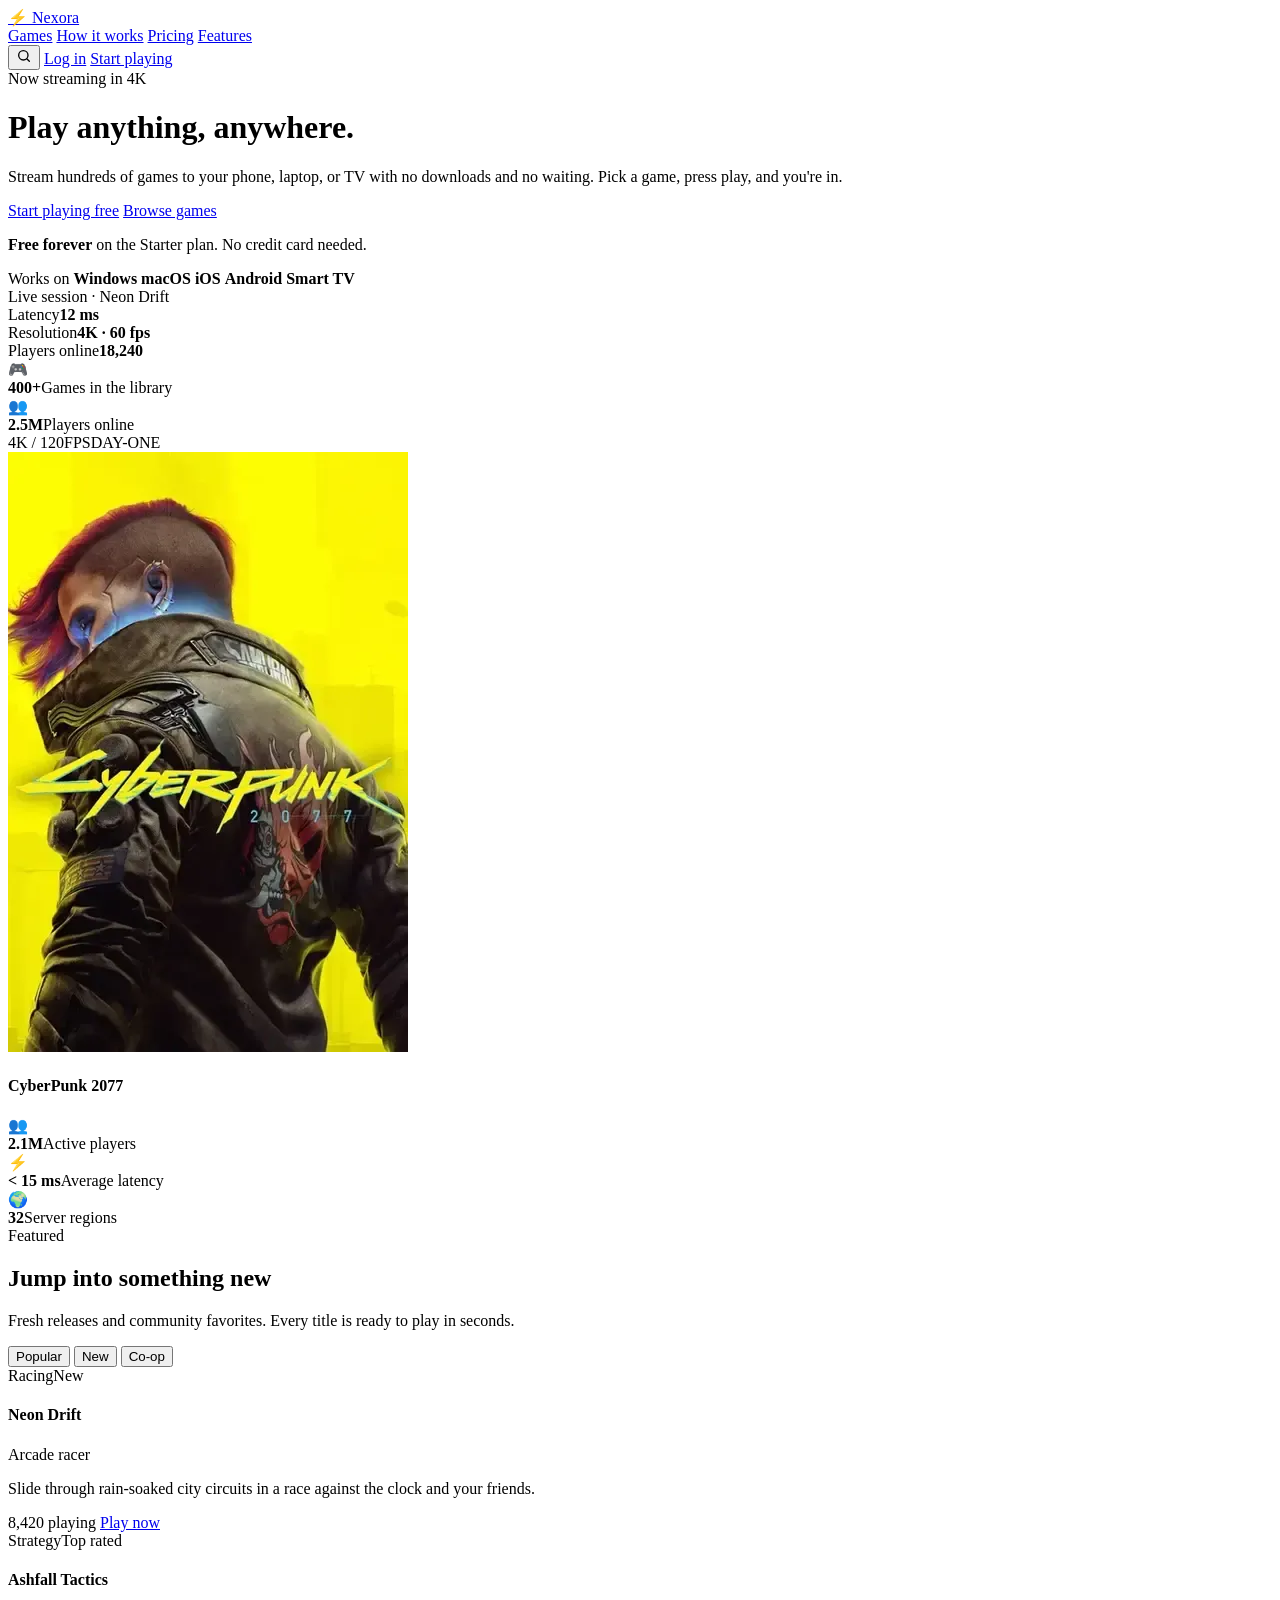
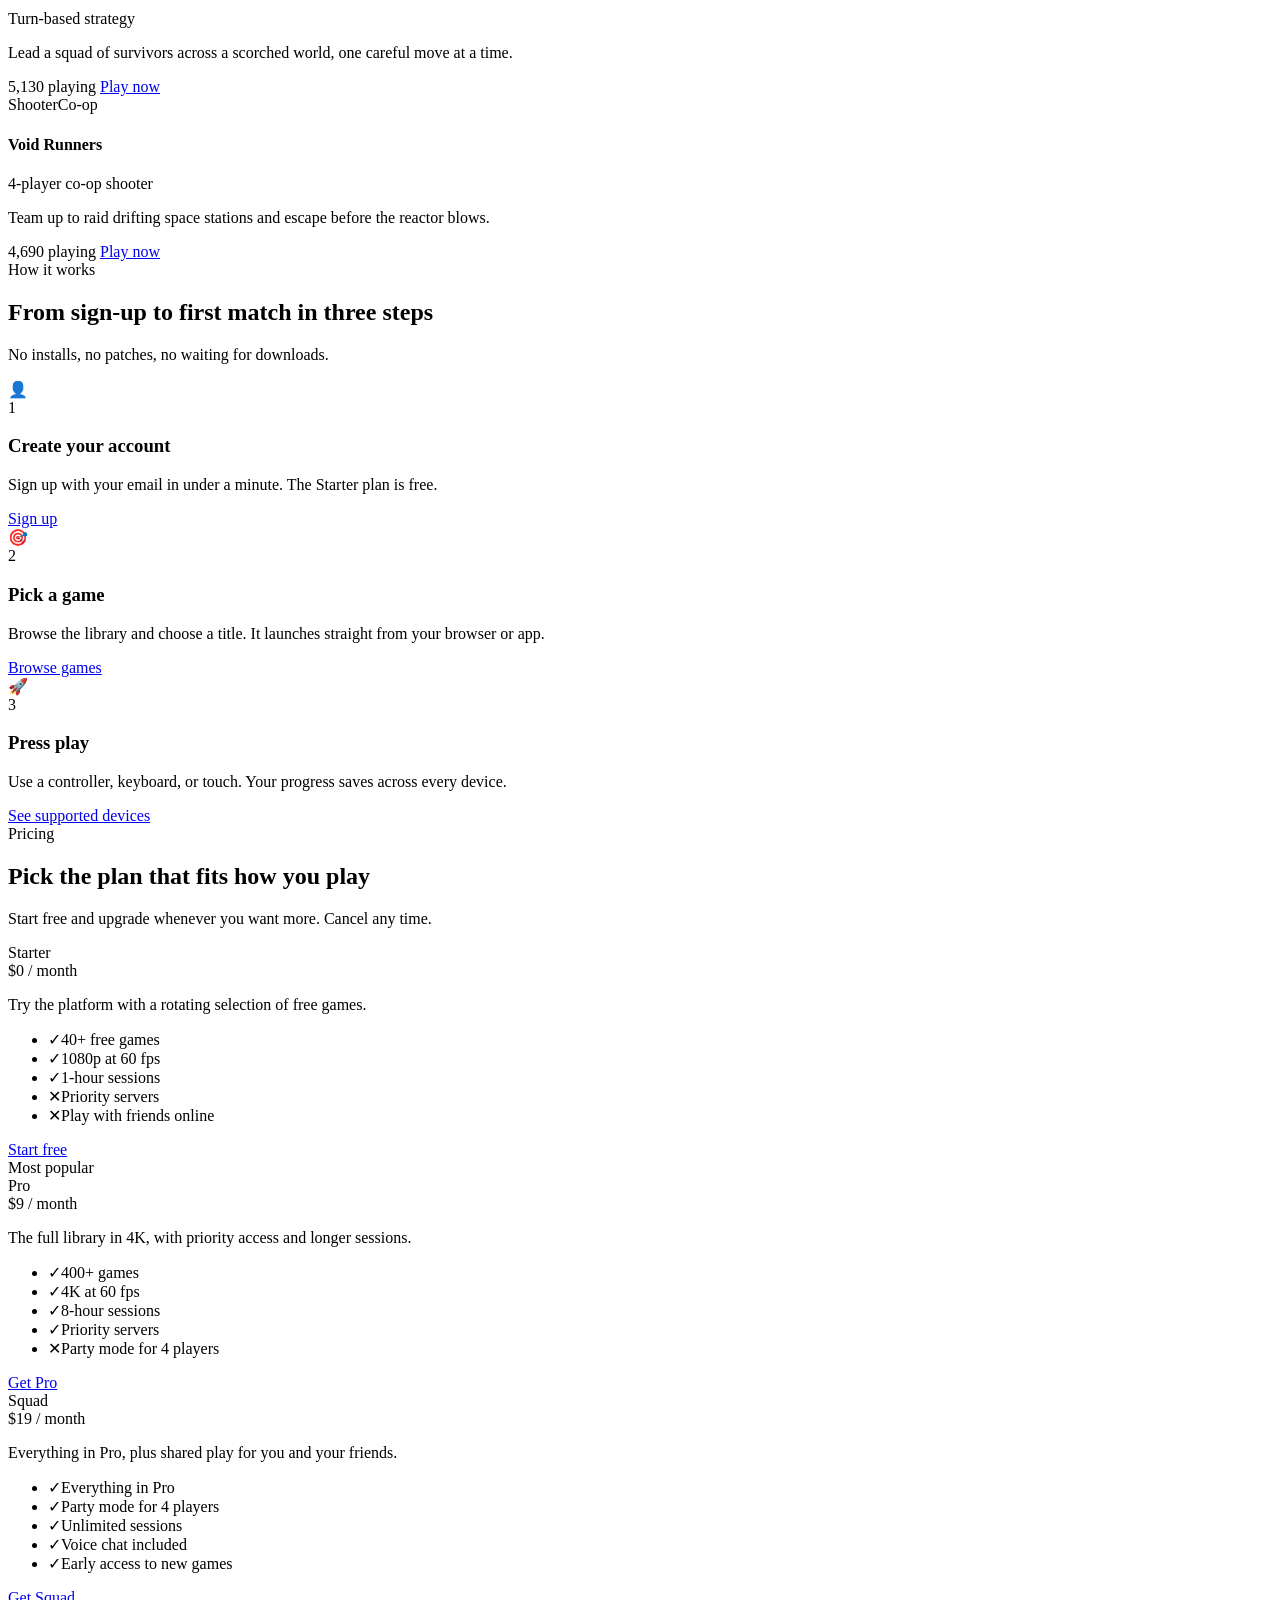
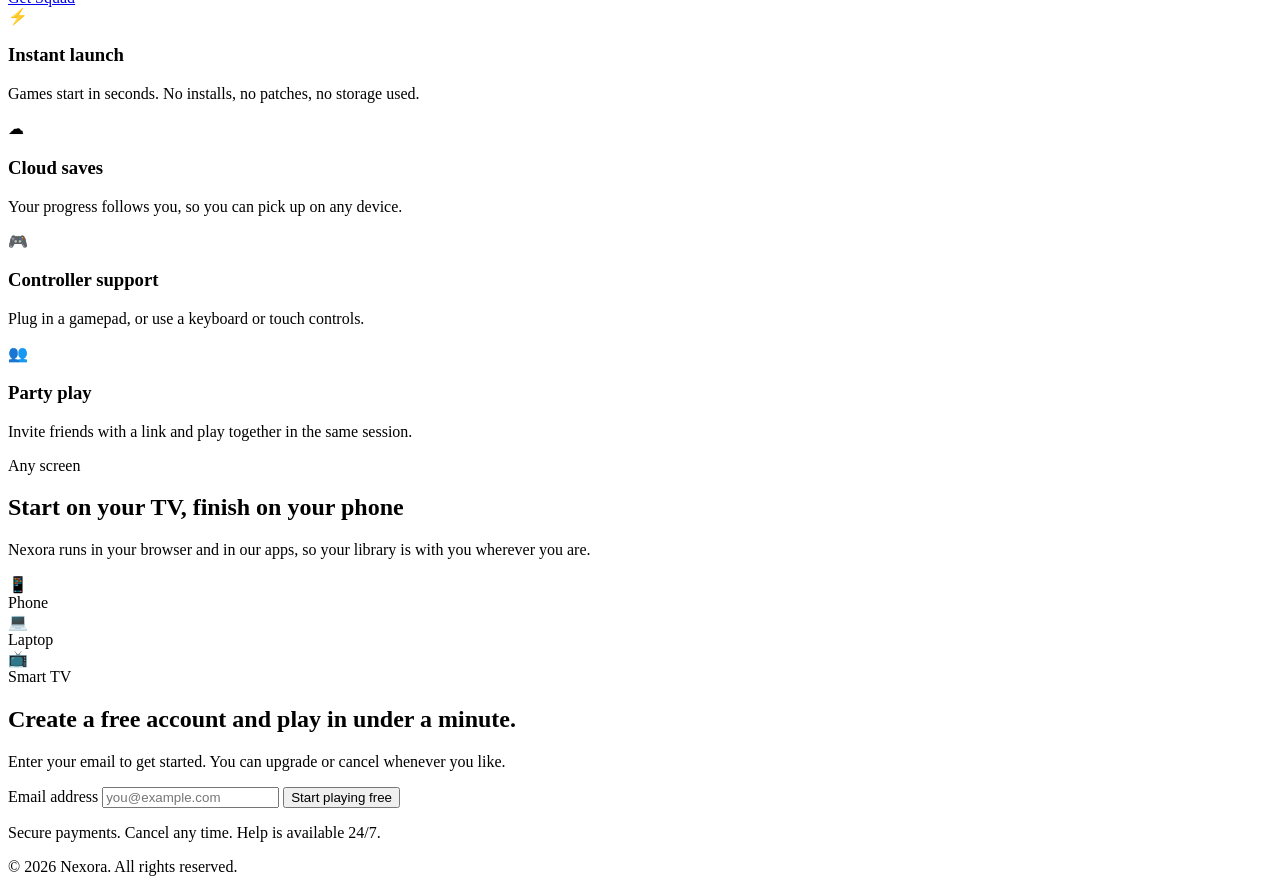
==== commit 8cc01677: "Merge branch 'main' of https://github.com/nikamelia221111-sketch/CloudPlay" ====
--- a/index.html
+++ b/index.html
@@ -93,6 +93,20 @@
         <div class="stat">
           <div class="ic" aria-hidden="true">🎮</div>
           <div><b>400+</b><span>Games in the library</span></div>
+        </div>
+        <div class="stat">
+          <div class="ic" aria-hidden="true">👥</div>
+          <div><b>2.5M</b><span>Players online</span></div>
+        </div>
+      </div>
+    </div>
+
+    <div class="games-grid">
+      <div class="game-card">
+        <div class="game-cover cover-1">
+          <div class="badges"><span class="badge">4K / 120FPS</span><span class="badge pill">DAY-ONE</span></div>
+          <img src="assets/cyberpunk-2077.png" alt="">
+          <h4>CyberPunk 2077</h4>
         </div>
         <div class="stat">
           <div class="ic" aria-hidden="true">👥</div>
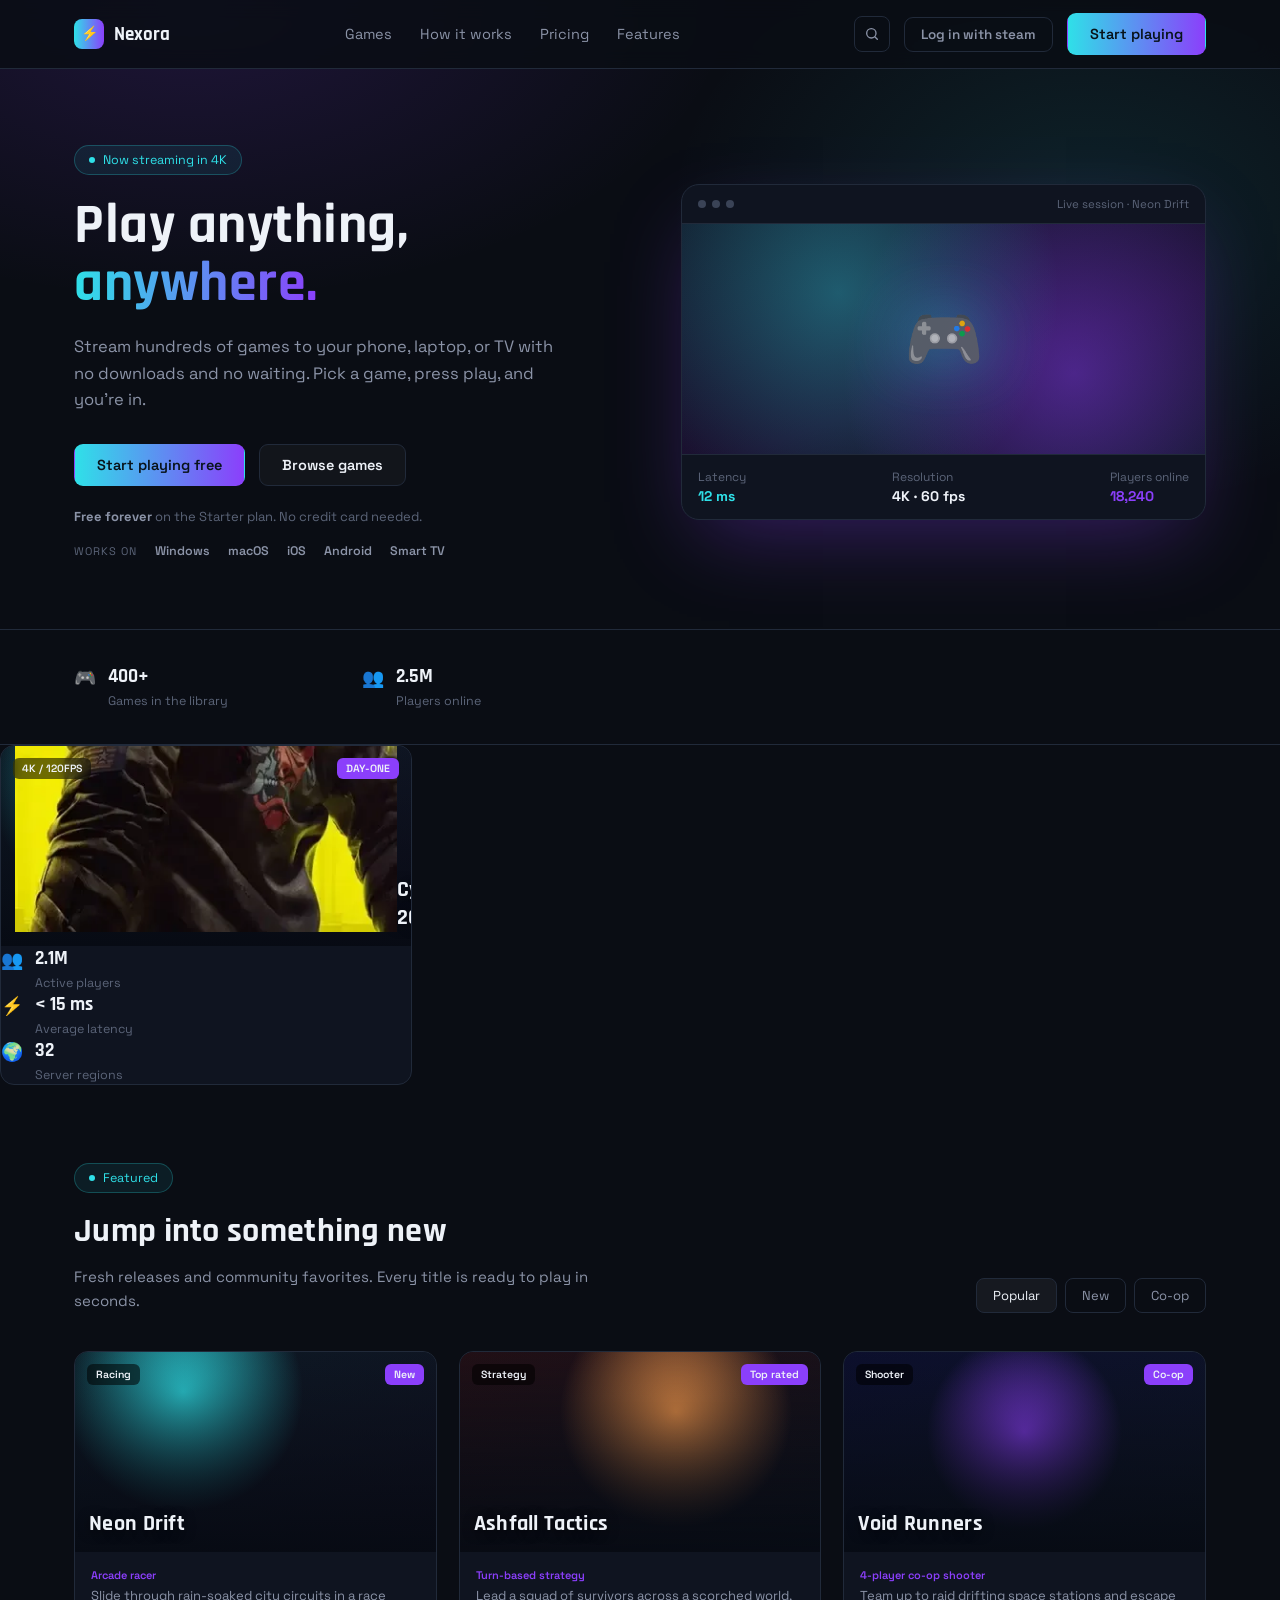
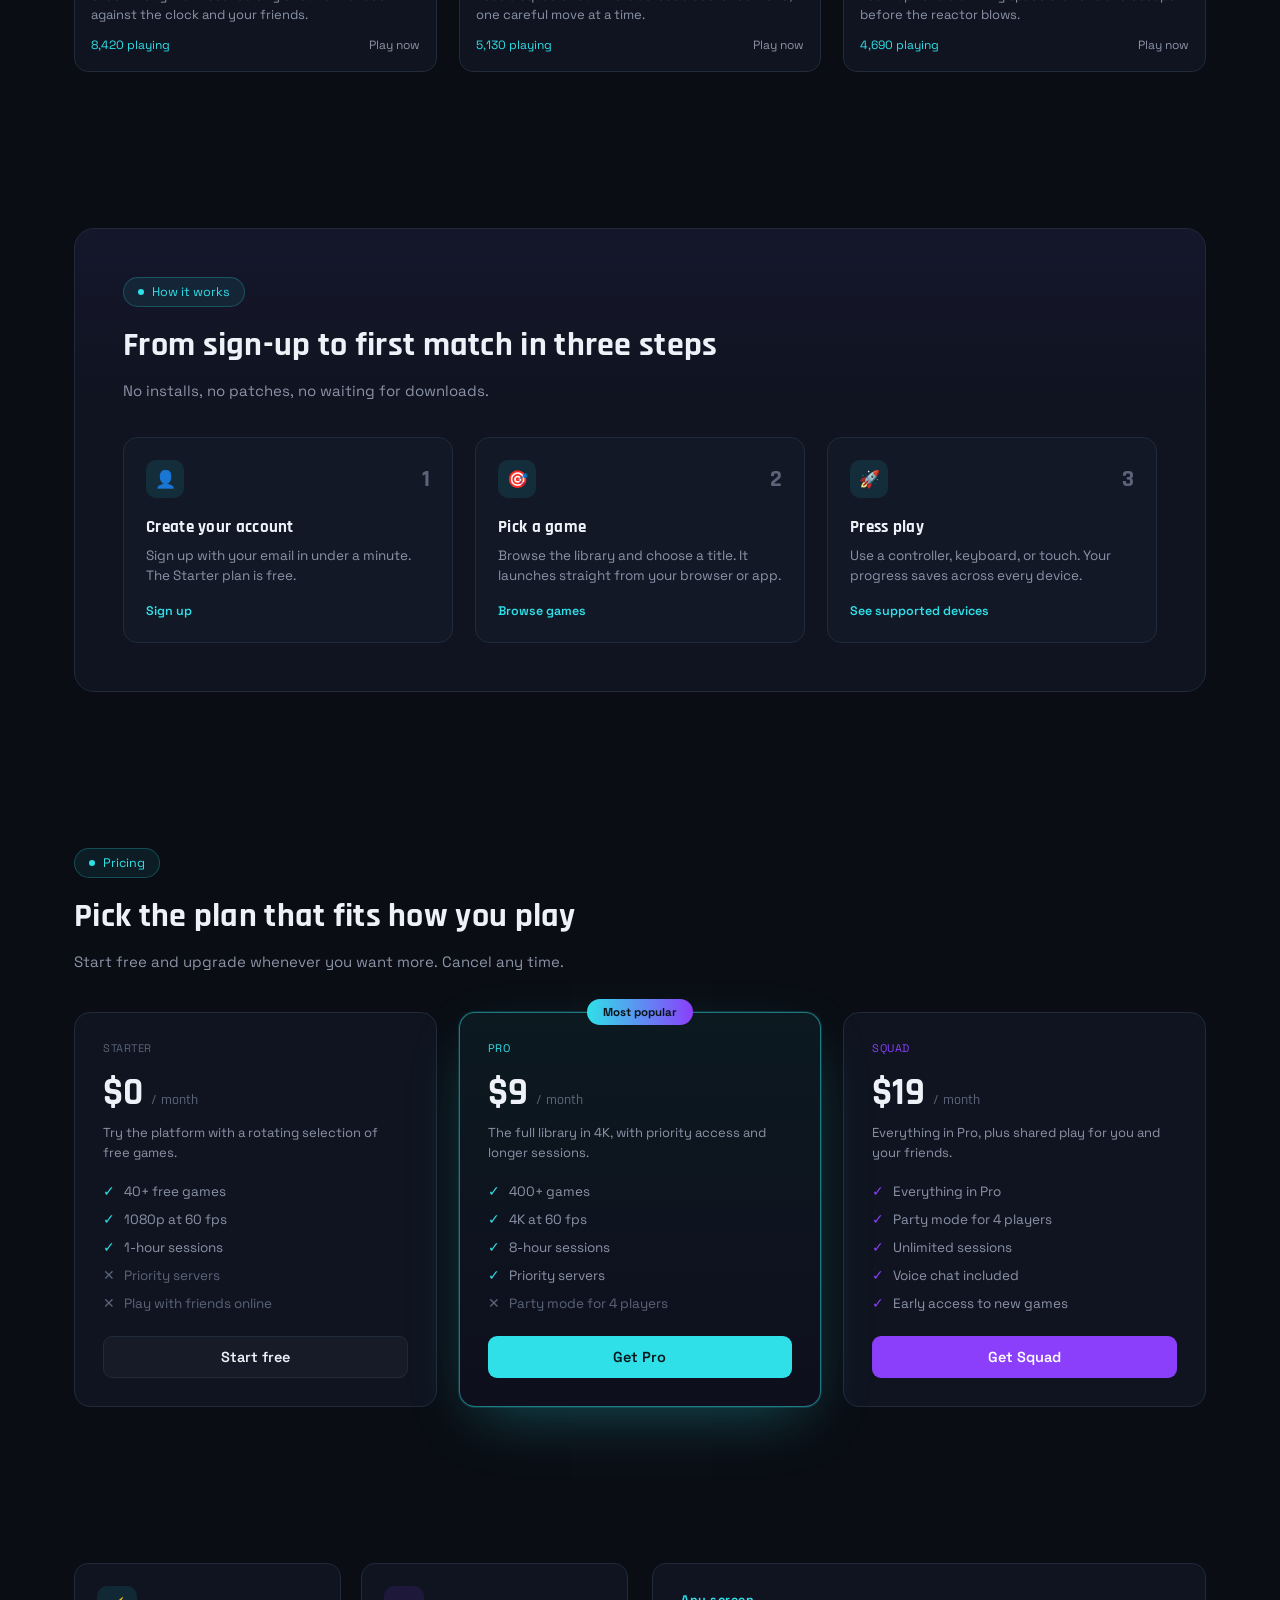
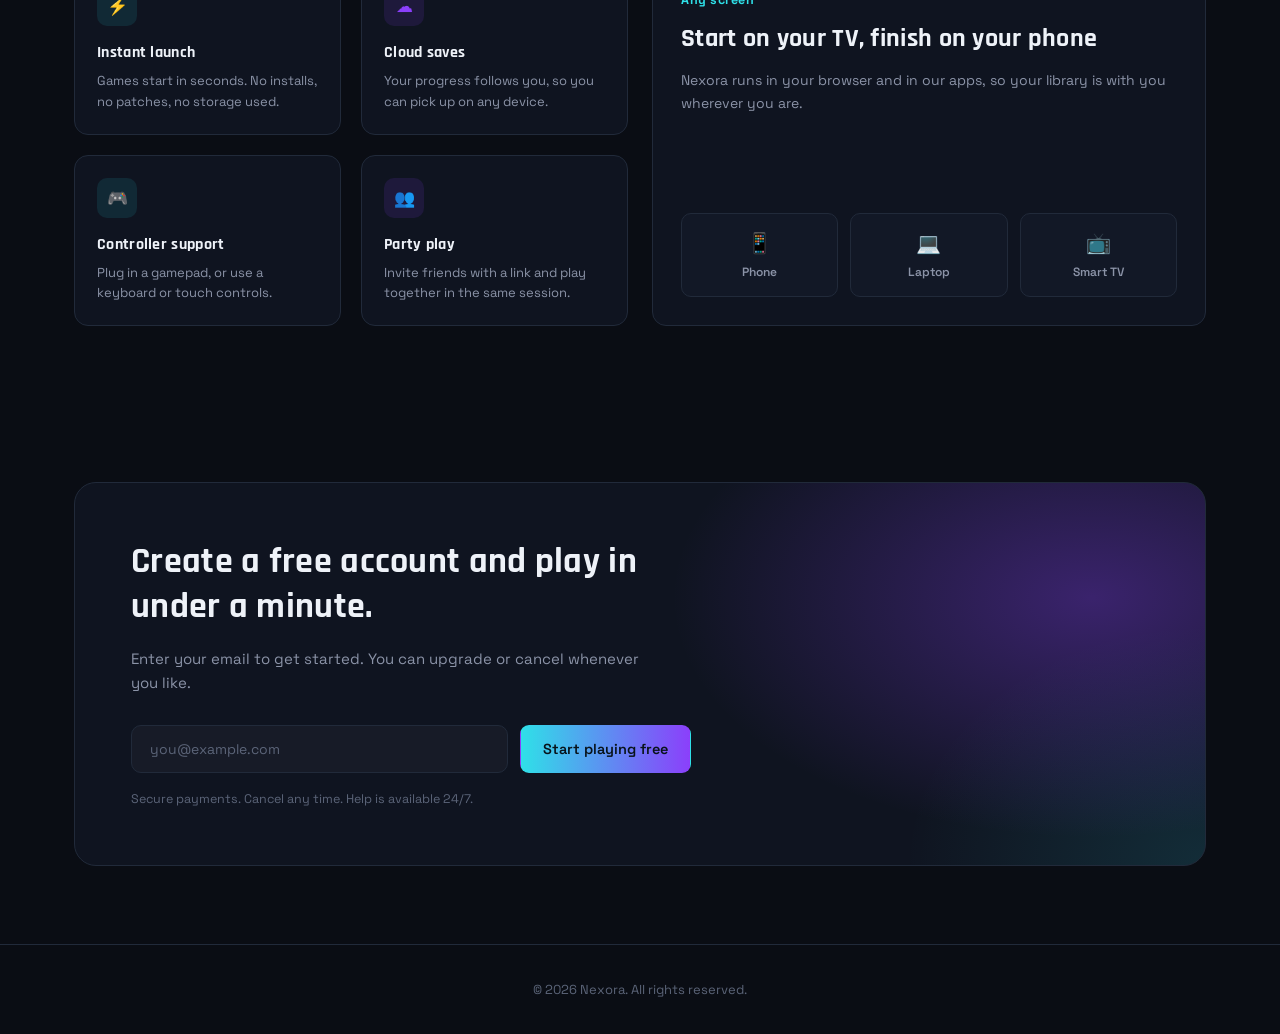
==== commit 1d7fb64b: "Merge branch 'main' of https://github.com/nikamelia221111-sketch/CloudPlay" ====
--- a/index.html
+++ b/index.html
@@ -5,12 +5,12 @@
   <meta name="viewport" content="width=device-width, initial-scale=1, viewport-fit=cover">
   <title>Nexora – Play instantly, on any device</title>
   <meta name="description" content="Stream hundreds of games instantly with no downloads. Play solo or squad up with friends.">
-
+  
   <link rel="preconnect" href="https://fonts.googleapis.com">
   <link rel="preconnect" href="https://fonts.gstatic.com" crossorigin>
   <link href="https://fonts.googleapis.com/css2?family=Rajdhani:wght@500;600;700&family=Space+Grotesk:wght@400;500;600&display=swap" rel="stylesheet">
-
-  <link rel="stylesheet" href="styles.css">
+  <link rel="resetheet" href="assets/reset.css">
+  <link rel="stylesheet" href="assets/styles.css">
 </head>
 <body>
 
@@ -36,7 +36,7 @@
             <path d="m20 20-3.5-3.5"></path>
           </svg>
         </button>
-        <a href="#" class="btn btn-outline">Log in</a>
+        <a href="https://store.steampowered.com/login/?redir=&redir_ssl=1" class="btn btn-outline">Log in with steam</a>
         <a href="#pricing" class="btn btn-grad">Start playing</a>
       </div>
     </nav>
--- a/assets/styles.css
+++ b/assets/styles.css
@@ -0,0 +1,1005 @@
+
+:root {
+  --bg: #0a0d14;
+  --bg-panel: #0f1420;
+  --bg-panel-2: #121826;
+  --border: #212a3a;
+  --text: #eef2f8;
+  --text-dim: #8b93a7;
+  --text-faint: #5b6478;
+  --cyan: #2fe0e8;
+  --purple: #8b3ffb;
+  --grad: linear-gradient(90deg, var(--cyan), var(--purple));
+
+  --font-body: "Space Grotesk", sans-serif;
+  --font-display: "Rajdhani", sans-serif;
+
+  /* Keep content clear of phone notches / system bars */
+  padding-top: env(safe-area-inset-top, 0px);
+  padding-bottom: env(safe-area-inset-bottom, 0px);
+  box-sizing: border-box;
+}
+
+*,
+*::before,
+*::after {
+  box-sizing: border-box;
+}
+
+html {
+  scroll-padding-top: calc(68px + env(safe-area-inset-top, 0px));
+  scroll-behavior: smooth;
+}
+
+html,
+body {
+  margin: 0;
+  padding: 0;
+  background: var(--bg);
+  color: var(--text);
+  font-family: var(--font-body);
+}
+
+body {
+  background:
+    radial-gradient(ellipse 900px 500px at 15% 0%, rgba(139, 63, 251, 0.16), transparent 60%),
+    radial-gradient(ellipse 700px 500px at 85% 5%, rgba(47, 224, 232, 0.10), transparent 60%),
+    var(--bg);
+}
+
+h1,
+h2,
+h3,
+h4 {
+  font-family: var(--font-display);
+  font-weight: 700;
+  margin: 0;
+  letter-spacing: 0.3px;
+}
+
+p {
+  margin: 0;
+}
+
+a {
+  color: inherit;
+  text-decoration: none;
+}
+
+img {
+  max-width: 100%;
+  display: block;
+}
+
+button {
+  font-family: inherit;
+}
+
+:focus-visible {
+  outline: 2px solid var(--cyan);
+  outline-offset: 3px;
+  border-radius: 6px;
+}
+
+.wrap {
+  max-width: 1180px;
+  margin: 0 auto;
+  padding: 0 24px;
+}
+
+.sr-only {
+  position: absolute;
+  width: 1px;
+  height: 1px;
+  overflow: hidden;
+  clip: rect(0 0 0 0);
+  white-space: nowrap;
+}
+
+.btn {
+  display: inline-flex;
+  align-items: center;
+  justify-content: center;
+  gap: 8px;
+  padding: 11px 22px;
+  border-radius: 9px;
+  font-weight: 600;
+  font-size: 14.5px;
+  cursor: pointer;
+  border: 1px solid transparent;
+  white-space: nowrap;
+  transition: filter 0.15s ease;
+}
+
+.btn:hover {
+  filter: brightness(1.08);
+}
+
+.btn-grad {
+  background: var(--grad);
+  color: #08131a;
+}
+
+.btn-ghost {
+  background: rgba(255, 255, 255, 0.03);
+  border-color: var(--border);
+  color: var(--text);
+}
+
+.btn-outline {
+  background: transparent;
+  border: 1px solid var(--border);
+  color: var(--text-dim);
+  font-size: 13.5px;
+  padding: 8px 16px;
+}
+
+.btn-cyan {
+  background: var(--cyan);
+  color: #06181b;
+}
+
+.btn-purple {
+  background: var(--purple);
+  color: #fff;
+}
+
+.icon-btn {
+  width: 36px;
+  height: 36px;
+  border-radius: 8px;
+  border: 1px solid var(--border);
+  background: transparent;
+  display: flex;
+  align-items: center;
+  justify-content: center;
+  color: var(--text-dim);
+  flex-shrink: 0;
+  cursor: pointer;
+}
+
+.icon-btn:hover {
+  color: var(--text);
+}
+
+.eyebrow {
+  display: inline-flex;
+  align-items: center;
+  gap: 8px;
+  font-size: 12.5px;
+  color: var(--cyan);
+  background: rgba(47, 224, 232, 0.08);
+  border: 1px solid rgba(47, 224, 232, 0.25);
+  padding: 6px 14px;
+  border-radius: 20px;
+  margin-bottom: 22px;
+}
+
+.eyebrow .dot {
+  width: 6px;
+  height: 6px;
+  border-radius: 50%;
+  background: var(--cyan);
+}
+
+header {
+  position: sticky;
+  top: 0;
+  z-index: 40;
+  background: rgba(10, 13, 20, 0.85);
+  -webkit-backdrop-filter: blur(10px);
+  backdrop-filter: blur(10px);
+  border-bottom: 1px solid var(--border);
+}
+
+nav.wrap {
+  display: flex;
+  align-items: center;
+  justify-content: space-between;
+  height: 68px;
+  gap: 20px;
+}
+
+.brand {
+  display: flex;
+  align-items: center;
+  gap: 10px;
+  font-family: var(--font-display);
+  font-weight: 700;
+  font-size: 19px;
+}
+
+.brand-mark {
+  width: 30px;
+  height: 30px;
+  border-radius: 8px;
+  background: var(--grad);
+  display: flex;
+  align-items: center;
+  justify-content: center;
+  font-size: 14px;
+  flex-shrink: 0;
+}
+
+.nav-links {
+  display: flex;
+  align-items: center;
+  gap: 28px;
+  font-size: 14.5px;
+  color: var(--text-dim);
+}
+
+.nav-links a:hover {
+  color: var(--text);
+}
+
+.nav-right {
+  display: flex;
+  align-items: center;
+  gap: 14px;
+}
+
+
+.hero {
+  padding: 76px 0 70px;
+}
+
+.hero-grid {
+  display: grid;
+  grid-template-columns: 1.05fr 1fr;
+  gap: 56px;
+  align-items: center;
+}
+
+.hero h1 {
+  font-size: 56px;
+  line-height: 1.03;
+  letter-spacing: 0.5px;
+}
+
+.hero h1 .grad {
+  background: var(--grad);
+  -webkit-background-clip: text;
+  background-clip: text;
+  color: transparent;
+}
+
+.hero p.lead {
+  color: var(--text-dim);
+  font-size: 16.5px;
+  line-height: 1.6;
+  margin: 22px 0 30px;
+  max-width: 480px;
+}
+
+.hero-ctas {
+  display: flex;
+  gap: 14px;
+  flex-wrap: wrap;
+  margin-bottom: 22px;
+}
+
+.fine {
+  font-size: 13px;
+  color: var(--text-faint);
+  margin-bottom: 18px;
+}
+
+.fine b {
+  color: var(--text-dim);
+}
+
+.platforms {
+  display: flex;
+  align-items: center;
+  gap: 18px;
+  flex-wrap: wrap;
+  font-size: 12.5px;
+  color: var(--text-faint);
+}
+
+.platforms span.lbl {
+  text-transform: uppercase;
+  letter-spacing: 1px;
+  font-size: 11px;
+}
+
+.platforms b {
+  color: var(--text-dim);
+  font-weight: 600;
+}
+
+.hero-card {
+  position: relative;
+  border-radius: 18px;
+  overflow: hidden;
+  border: 1px solid var(--border);
+  background: var(--bg-panel);
+  box-shadow: 0 30px 80px -20px rgba(139, 63, 251, 0.35);
+}
+
+.hero-card .titlebar {
+  display: flex;
+  align-items: center;
+  justify-content: space-between;
+  padding: 12px 16px;
+  border-bottom: 1px solid var(--border);
+  font-size: 11.5px;
+  color: var(--text-faint);
+}
+
+.dots {
+  display: flex;
+  gap: 6px;
+}
+
+.dots i {
+  width: 8px;
+  height: 8px;
+  border-radius: 50%;
+  background: #3a4356;
+  display: block;
+}
+
+.hero-art {
+  position: relative;
+  height: 230px;
+  background:
+    radial-gradient(circle at 30% 30%, rgba(47, 224, 232, 0.35), transparent 55%),
+    radial-gradient(circle at 75% 65%, rgba(139, 63, 251, 0.45), transparent 55%),
+    linear-gradient(160deg, #12182a, #1b1030 60%, #0c1420);
+}
+
+.hero-art::after {
+  content: "🎮";
+  position: absolute;
+  inset: 0;
+  display: flex;
+  align-items: center;
+  justify-content: center;
+  font-size: 64px;
+  opacity: 0.85;
+  filter: drop-shadow(0 0 30px rgba(47, 224, 232, 0.5));
+}
+
+.hero-stats-row {
+  display: flex;
+  justify-content: space-between;
+  padding: 14px 16px;
+  border-top: 1px solid var(--border);
+  font-size: 12px;
+  color: var(--text-faint);
+  gap: 10px;
+}
+
+.hero-stats-row b {
+  display: block;
+  color: var(--text);
+  font-size: 14px;
+  margin-top: 2px;
+}
+
+.hero-stats-row .cyan {
+  color: var(--cyan);
+}
+
+.hero-stats-row .purple {
+  color: var(--purple);
+}
+
+.stat-strip {
+  border-top: 1px solid var(--border);
+  border-bottom: 1px solid var(--border);
+  padding: 34px 0;
+}
+
+.stat-strip .wrap {
+  display: grid;
+  grid-template-columns: repeat(4, 1fr);
+  gap: 20px;
+}
+
+.stat {
+  display: flex;
+  gap: 12px;
+  align-items: flex-start;
+}
+
+.stat .ic {
+  color: var(--cyan);
+  font-size: 18px;
+  flex-shrink: 0;
+  margin-top: 2px;
+}
+
+.stat b {
+  display: block;
+  font-size: 19px;
+  font-family: var(--font-display);
+  font-weight: 700;
+}
+
+.stat span {
+  font-size: 12.5px;
+  color: var(--text-faint);
+}
+
+section {
+  padding: 78px 0;
+}
+
+.sec-head {
+  margin-bottom: 38px;
+}
+
+.sec-head .eyebrow {
+  margin-bottom: 16px;
+}
+
+.sec-head h2 {
+  font-size: 34px;
+  margin-bottom: 12px;
+}
+
+.sec-head p {
+  color: var(--text-dim);
+  font-size: 15px;
+  max-width: 560px;
+  line-height: 1.6;
+}
+
+.sec-head-row {
+  display: flex;
+  justify-content: space-between;
+  align-items: flex-end;
+  flex-wrap: wrap;
+  gap: 20px;
+}
+
+.tabs {
+  display: flex;
+  gap: 8px;
+}
+
+.tab {
+  font-size: 13px;
+  padding: 8px 16px;
+  border-radius: 8px;
+  background: transparent;
+  color: var(--text-dim);
+  border: 1px solid var(--border);
+  cursor: pointer;
+}
+
+.tab.active {
+  background: rgba(255, 255, 255, 0.05);
+  color: var(--text);
+  border-color: var(--border);
+}
+
+
+.games-grid {
+  display: grid;
+  grid-template-columns: repeat(3, 1fr);
+  gap: 22px;
+}
+
+.game-card {
+  border: 1px solid var(--border);
+  border-radius: 14px;
+  overflow: hidden;
+  background: var(--bg-panel);
+}
+
+.game-cover {
+  position: relative;
+  height: 200px;
+  display: flex;
+  align-items: flex-end;
+  padding: 14px;
+  background-size: cover;
+  background-position: center;
+}
+
+.game-cover .badges {
+  position: absolute;
+  top: 12px;
+  left: 12px;
+  right: 12px;
+  display: flex;
+  justify-content: space-between;
+  font-size: 10.5px;
+  font-weight: 600;
+}
+
+.badge {
+  background: rgba(0, 0, 0, 0.55);
+  -webkit-backdrop-filter: blur(4px);
+  backdrop-filter: blur(4px);
+  padding: 4px 9px;
+  border-radius: 6px;
+}
+
+.badge.pill {
+  background: var(--purple);
+}
+
+.cover-1 {
+  background:
+    linear-gradient(180deg, rgba(6, 10, 18, 0.1), rgba(6, 10, 18, 0.9)),
+    radial-gradient(circle at 30% 20%, #2fe0e8 0, transparent 40%),
+    linear-gradient(160deg, #0d1b26, #131022);
+}
+
+.cover-2 {
+  background:
+    linear-gradient(180deg, rgba(6, 10, 18, 0.1), rgba(6, 10, 18, 0.9)),
+    radial-gradient(circle at 60% 30%, #ff9d4d 0, transparent 45%),
+    linear-gradient(160deg, #241016, #0f1420);
+}
+
+.cover-3 {
+  background:
+    linear-gradient(180deg, rgba(6, 10, 18, 0.1), rgba(6, 10, 18, 0.9)),
+    radial-gradient(circle at 50% 40%, #8b3ffb 0, transparent 45%),
+    linear-gradient(160deg, #0d1030, #101826);
+}
+
+.game-cover h4 {
+  font-family: var(--font-display);
+  font-size: 22px;
+  font-weight: 700;
+  text-shadow: 0 2px 12px rgba(0, 0, 0, 0.6);
+}
+
+.game-body {
+  padding: 16px 16px 18px;
+}
+
+.game-body .genre {
+  font-size: 11px;
+  color: var(--purple);
+  font-weight: 600;
+  margin-bottom: 4px;
+}
+
+.game-body p {
+  font-size: 13px;
+  color: var(--text-dim);
+  line-height: 1.5;
+  margin: 0 0 12px;
+}
+
+.game-meta {
+  display: flex;
+  justify-content: space-between;
+  font-size: 12px;
+}
+
+.game-meta .players {
+  color: var(--cyan);
+}
+
+.game-meta .cta {
+  color: var(--text-dim);
+}
+
+
+.how-panel {
+  border: 1px solid var(--border);
+  border-radius: 20px;
+  padding: 48px;
+  background:
+    linear-gradient(180deg, rgba(139, 63, 251, 0.05), transparent 40%),
+    var(--bg-panel);
+}
+
+.steps {
+  display: grid;
+  grid-template-columns: repeat(3, 1fr);
+  gap: 22px;
+  margin-top: 34px;
+}
+
+.step {
+  border: 1px solid var(--border);
+  border-radius: 14px;
+  padding: 22px;
+  background: var(--bg-panel-2);
+}
+
+.step-top {
+  display: flex;
+  justify-content: space-between;
+  align-items: center;
+  margin-bottom: 18px;
+}
+
+.step-ic {
+  width: 38px;
+  height: 38px;
+  border-radius: 10px;
+  background: rgba(47, 224, 232, 0.1);
+  display: flex;
+  align-items: center;
+  justify-content: center;
+  font-size: 17px;
+}
+
+.step-num {
+  font-family: var(--font-display);
+  font-weight: 700;
+  font-size: 24px;
+  color: var(--text-faint);
+}
+
+.step h3 {
+  font-size: 17px;
+  margin-bottom: 8px;
+}
+
+.step p {
+  font-size: 13.5px;
+  color: var(--text-dim);
+  line-height: 1.55;
+  margin: 0 0 12px;
+}
+
+.step .link {
+  font-size: 12.5px;
+  color: var(--cyan);
+  font-weight: 600;
+}
+
+
+.pricing-grid {
+  display: grid;
+  grid-template-columns: repeat(3, 1fr);
+  gap: 22px;
+  align-items: stretch;
+}
+
+.plan {
+  border: 1px solid var(--border);
+  border-radius: 16px;
+  padding: 28px;
+  background: var(--bg-panel);
+  display: flex;
+  flex-direction: column;
+}
+
+.plan.featured {
+  position: relative;
+  border: 1px solid rgba(47, 224, 232, 0.5);
+  background: linear-gradient(180deg, rgba(47, 224, 232, 0.06), rgba(139, 63, 251, 0.04));
+  box-shadow:
+    0 0 0 1px rgba(47, 224, 232, 0.15),
+    0 20px 60px -20px rgba(47, 224, 232, 0.35);
+}
+
+.plan-badge {
+  position: absolute;
+  top: -14px;
+  left: 50%;
+  transform: translateX(-50%);
+  background: var(--grad);
+  color: #08131a;
+  font-size: 11.5px;
+  font-weight: 700;
+  padding: 6px 16px;
+  border-radius: 20px;
+  white-space: nowrap;
+}
+
+.plan-tag {
+  font-size: 11px;
+  letter-spacing: 0.5px;
+  text-transform: uppercase;
+  color: var(--text-faint);
+  margin-bottom: 14px;
+}
+
+.plan-tag.cyan {
+  color: var(--cyan);
+}
+
+.plan-tag.purple {
+  color: var(--purple);
+}
+
+.price {
+  font-family: var(--font-display);
+  font-size: 38px;
+  font-weight: 700;
+  margin-bottom: 6px;
+}
+
+.price span {
+  font-size: 14px;
+  color: var(--text-faint);
+  font-weight: 500;
+}
+
+.plan-desc {
+  font-size: 13px;
+  color: var(--text-dim);
+  line-height: 1.5;
+  margin-bottom: 20px;
+  min-height: 40px;
+}
+
+.plan-feats {
+  list-style: none;
+  padding: 0;
+  margin: 0 0 24px;
+  display: flex;
+  flex-direction: column;
+  gap: 11px;
+  font-size: 13.5px;
+}
+
+.plan-feats li {
+  display: flex;
+  gap: 9px;
+  align-items: flex-start;
+  color: var(--text-dim);
+}
+
+.plan-feats li.off {
+  color: var(--text-faint);
+}
+
+.plan-feats .ok {
+  color: var(--cyan);
+  flex-shrink: 0;
+}
+
+.plan-feats .ok.purple {
+  color: var(--purple);
+}
+
+.plan-feats .no {
+  color: var(--text-faint);
+  flex-shrink: 0;
+}
+
+.plan .btn {
+  margin-top: auto;
+  width: 100%;
+}
+
+
+.feature-split {
+  display: grid;
+  grid-template-columns: 1fr 1fr;
+  gap: 24px;
+  align-items: stretch;
+}
+
+.feature-grid {
+  display: grid;
+  grid-template-columns: 1fr 1fr;
+  gap: 20px;
+}
+
+.feature-card {
+  border: 1px solid var(--border);
+  border-radius: 14px;
+  padding: 22px;
+  background: var(--bg-panel);
+}
+
+.feature-ic {
+  width: 40px;
+  height: 40px;
+  border-radius: 10px;
+  background: rgba(47, 224, 232, 0.1);
+  color: var(--cyan);
+  display: flex;
+  align-items: center;
+  justify-content: center;
+  font-size: 17px;
+  margin-bottom: 16px;
+}
+
+.feature-ic.purple {
+  background: rgba(139, 63, 251, 0.12);
+  color: var(--purple);
+}
+
+.feature-card h3 {
+  font-size: 16px;
+  margin-bottom: 8px;
+}
+
+.feature-card p {
+  font-size: 13px;
+  color: var(--text-dim);
+  line-height: 1.55;
+  margin: 0;
+}
+
+.device-panel {
+  border: 1px solid var(--border);
+  border-radius: 14px;
+  padding: 28px;
+  background: var(--bg-panel);
+  display: flex;
+  flex-direction: column;
+}
+
+.device-panel .eyebrow {
+  background: none;
+  border: none;
+  padding: 0;
+  margin-bottom: 14px;
+  font-weight: 700;
+  letter-spacing: 0.5px;
+}
+
+.device-panel h2 {
+  font-size: 26px;
+  margin-bottom: 14px;
+}
+
+.device-panel p {
+  font-size: 14px;
+  color: var(--text-dim);
+  line-height: 1.6;
+  margin-bottom: 26px;
+}
+
+.device-grid {
+  display: grid;
+  grid-template-columns: repeat(3, 1fr);
+  gap: 12px;
+  margin-top: auto;
+}
+
+.device {
+  border: 1px solid var(--border);
+  border-radius: 10px;
+  background: var(--bg-panel-2);
+  padding: 16px 8px;
+  text-align: center;
+  display: flex;
+  flex-direction: column;
+  align-items: center;
+  gap: 8px;
+}
+
+.device .ic {
+  color: var(--cyan);
+  font-size: 20px;
+}
+
+.device span {
+  font-size: 12px;
+  color: var(--text-dim);
+  font-weight: 600;
+}
+
+
+.cta-panel {
+  position: relative;
+  border: 1px solid var(--border);
+  border-radius: 22px;
+  padding: 56px;
+  overflow: hidden;
+  background:
+    radial-gradient(ellipse 700px 400px at 90% 30%, rgba(139, 63, 251, 0.35), transparent 60%),
+    radial-gradient(ellipse 500px 400px at 100% 100%, rgba(47, 224, 232, 0.12), transparent 60%),
+    var(--bg-panel);
+}
+
+.cta-panel h2 {
+  font-size: 36px;
+  max-width: 600px;
+  margin-bottom: 18px;
+}
+
+.cta-panel p {
+  font-size: 15px;
+  color: var(--text-dim);
+  max-width: 520px;
+  line-height: 1.6;
+  margin-bottom: 30px;
+}
+
+.cta-form {
+  display: flex;
+  gap: 12px;
+  max-width: 560px;
+  flex-wrap: wrap;
+  margin-bottom: 16px;
+}
+
+.cta-form input {
+  flex: 1;
+  min-width: 220px;
+  padding: 14px 18px;
+  border-radius: 10px;
+  border: 1px solid var(--border);
+  background: rgba(255, 255, 255, 0.03);
+  color: var(--text);
+  font-size: 14px;
+  font-family: inherit;
+}
+
+.cta-form input::placeholder {
+  color: var(--text-faint);
+}
+
+.cta-form input:focus {
+  outline: 2px solid var(--cyan);
+  outline-offset: 1px;
+}
+
+.cta-panel .cta-fine {
+  font-size: 12.5px;
+  color: var(--text-faint);
+  margin-bottom: 0;
+}
+
+footer {
+  border-top: 1px solid var(--border);
+  padding: 36px 0;
+  text-align: center;
+  color: var(--text-faint);
+  font-size: 13px;
+}
+
+@media (max-width: 900px) {
+  .nav-links {
+    display: none;
+  }
+
+  .hero-grid {
+    grid-template-columns: 1fr;
+  }
+
+  .hero h1 {
+    font-size: 40px;
+  }
+
+  .feature-split,
+  .feature-grid {
+    grid-template-columns: 1fr;
+  }
+}
+
+@media (max-width: 860px) {
+  .games-grid,
+  .steps,
+  .pricing-grid {
+    grid-template-columns: 1fr;
+  }
+
+  .how-panel {
+    padding: 28px;
+  }
+}
+
+@media (max-width: 800px) {
+  .stat-strip .wrap {
+    grid-template-columns: repeat(2, 1fr);
+  }
+}
+
+@media (max-width: 700px) {
+  .cta-panel {
+    padding: 32px;
+  }
+
+  .cta-panel h2 {
+    font-size: 28px;
+  }
+}
+
+
+@media (prefers-reduced-motion: reduce) {
+  * {
+    transition: none !important;
+    scroll-behavior: auto !important;
+  }
+}
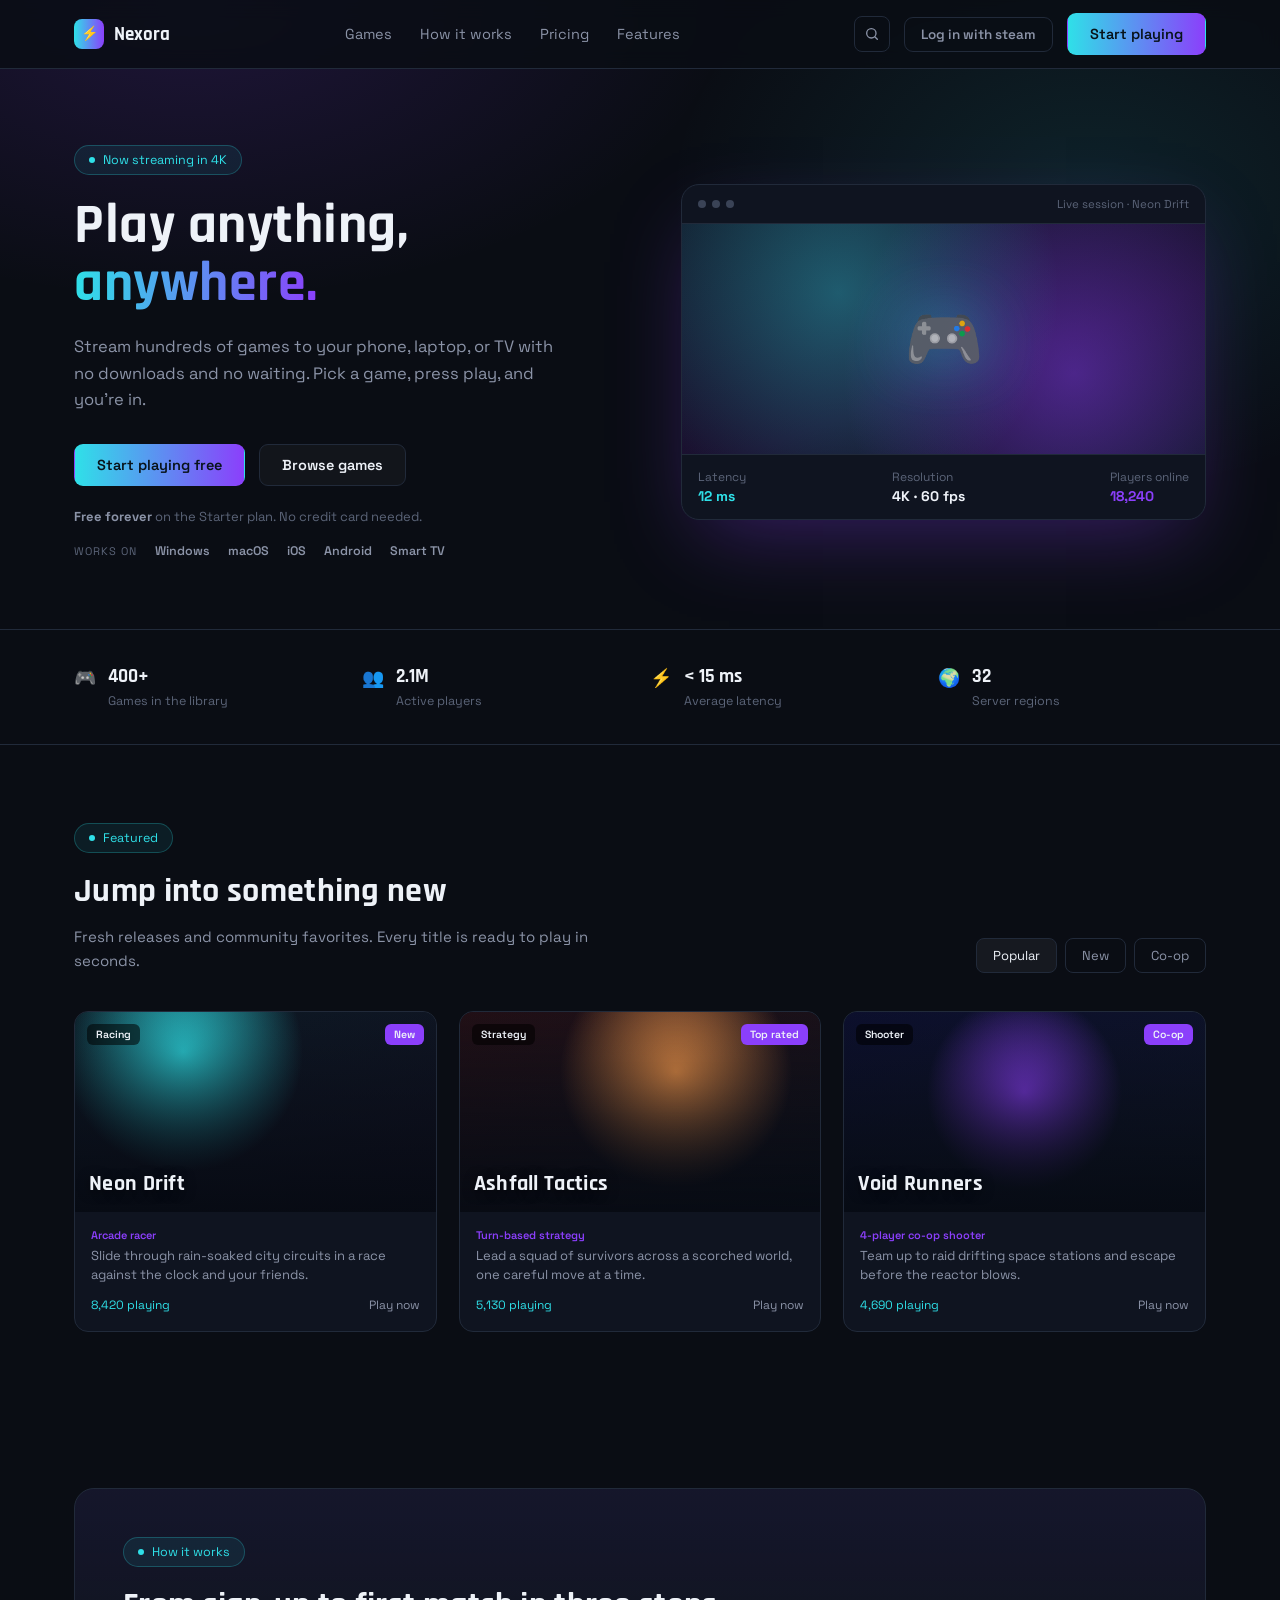
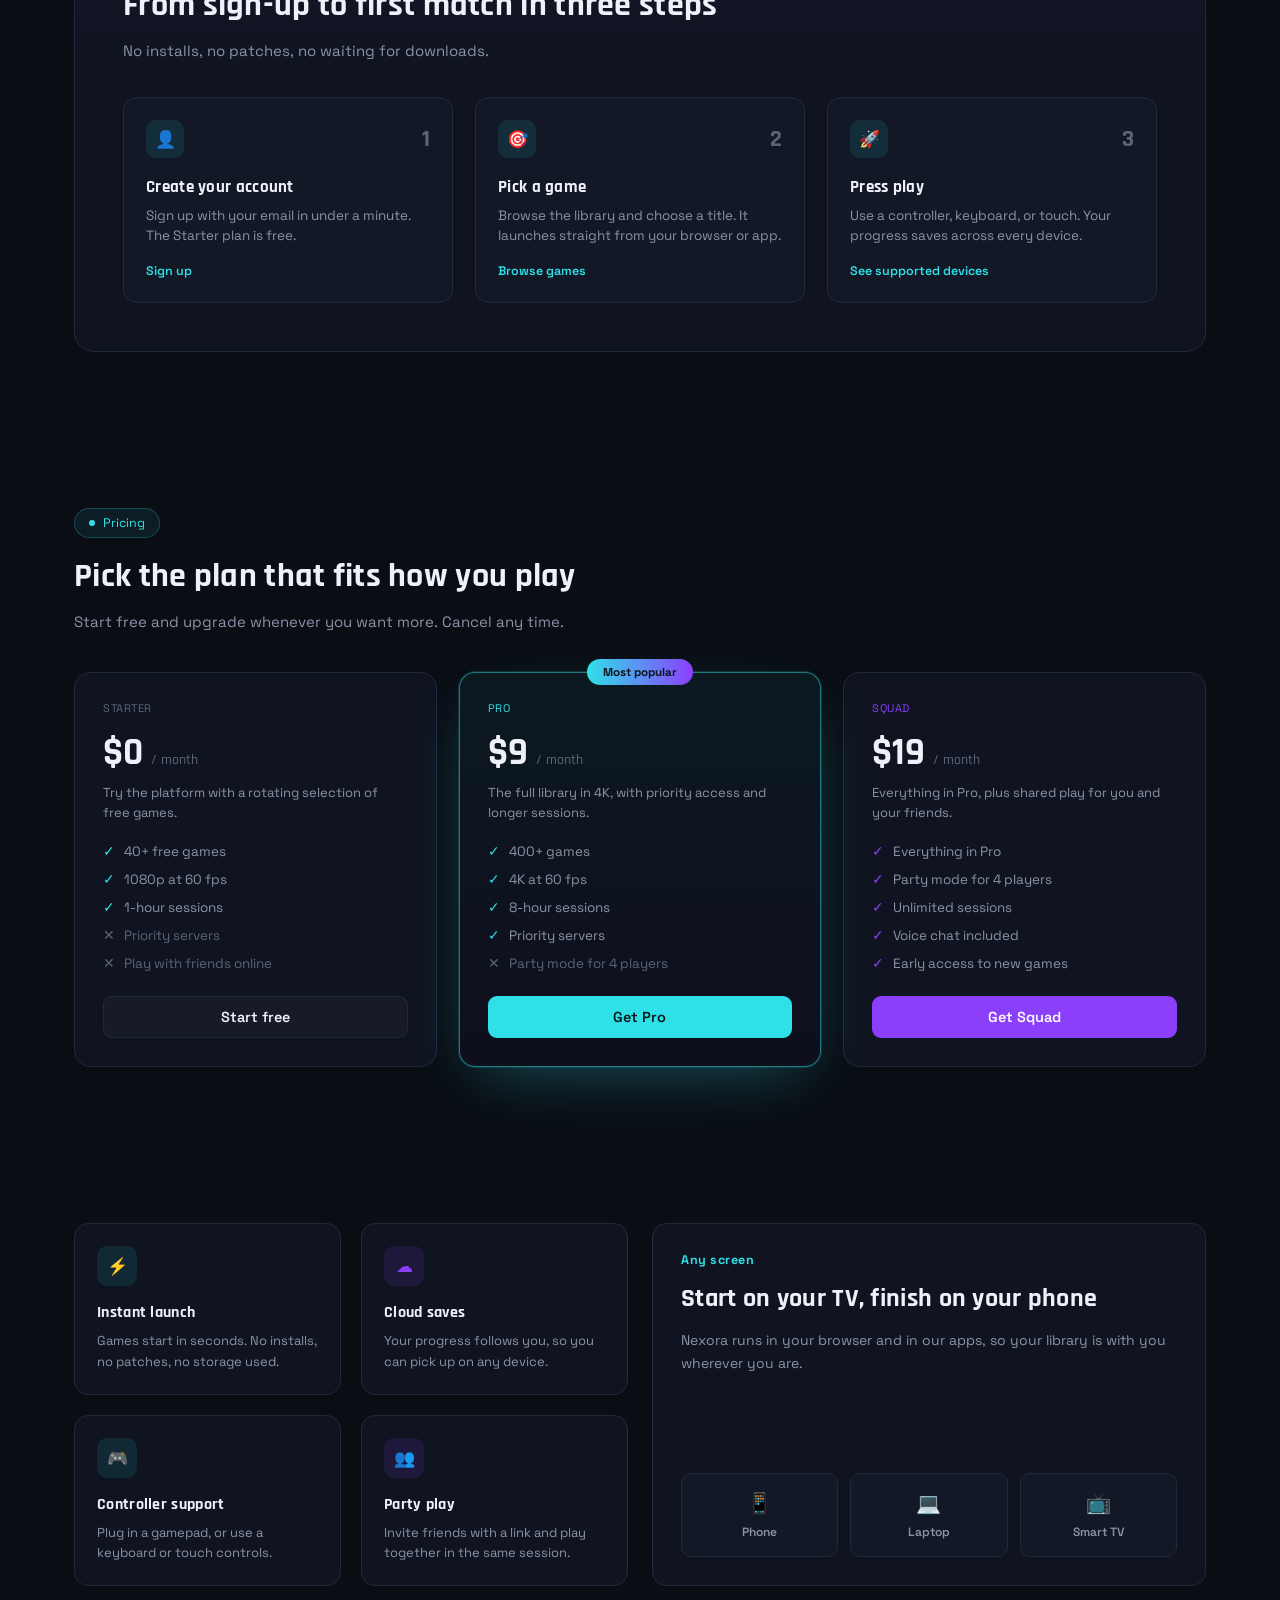
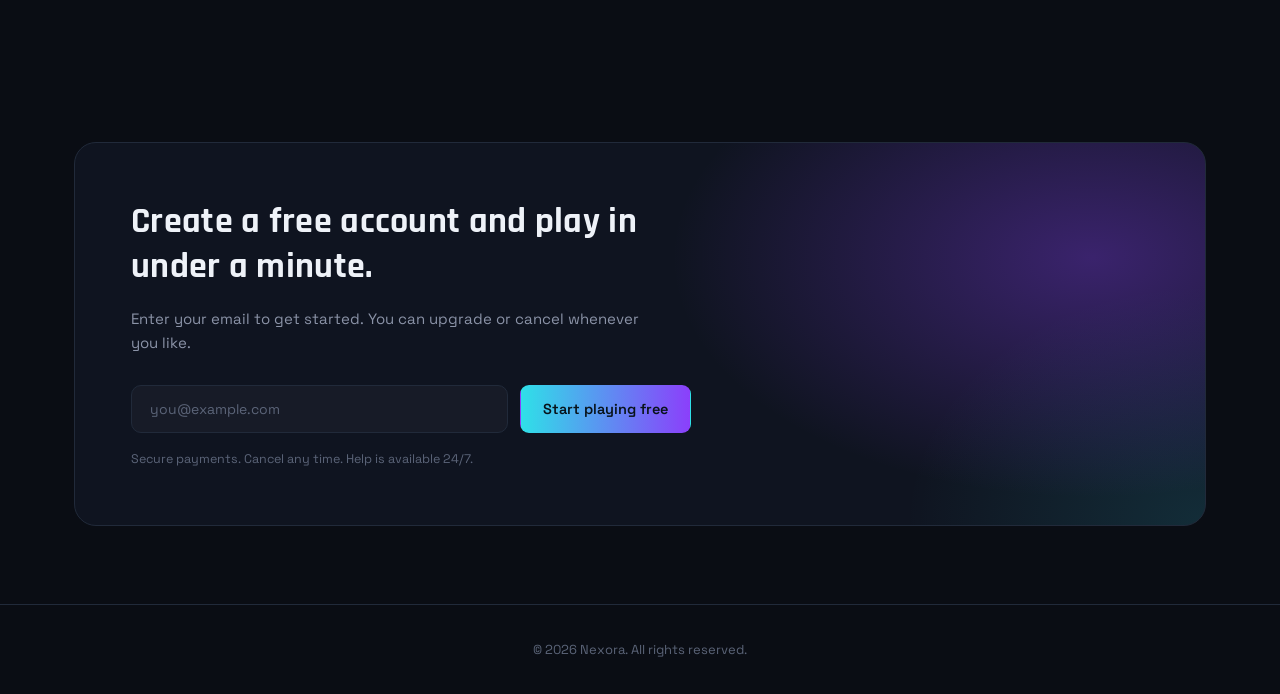
==== commit 17d3122e: "added an option to log in with steam" ====
--- a/index.html
+++ b/index.html
@@ -96,20 +96,6 @@
         </div>
         <div class="stat">
           <div class="ic" aria-hidden="true">👥</div>
-          <div><b>2.5M</b><span>Players online</span></div>
-        </div>
-      </div>
-    </div>
-
-    <div class="games-grid">
-      <div class="game-card">
-        <div class="game-cover cover-1">
-          <div class="badges"><span class="badge">4K / 120FPS</span><span class="badge pill">DAY-ONE</span></div>
-          <img src="assets/cyberpunk-2077.png" alt="">
-          <h4>CyberPunk 2077</h4>
-        </div>
-        <div class="stat">
-          <div class="ic" aria-hidden="true">👥</div>
           <div><b>2.1M</b><span>Active players</span></div>
         </div>
         <div class="stat">
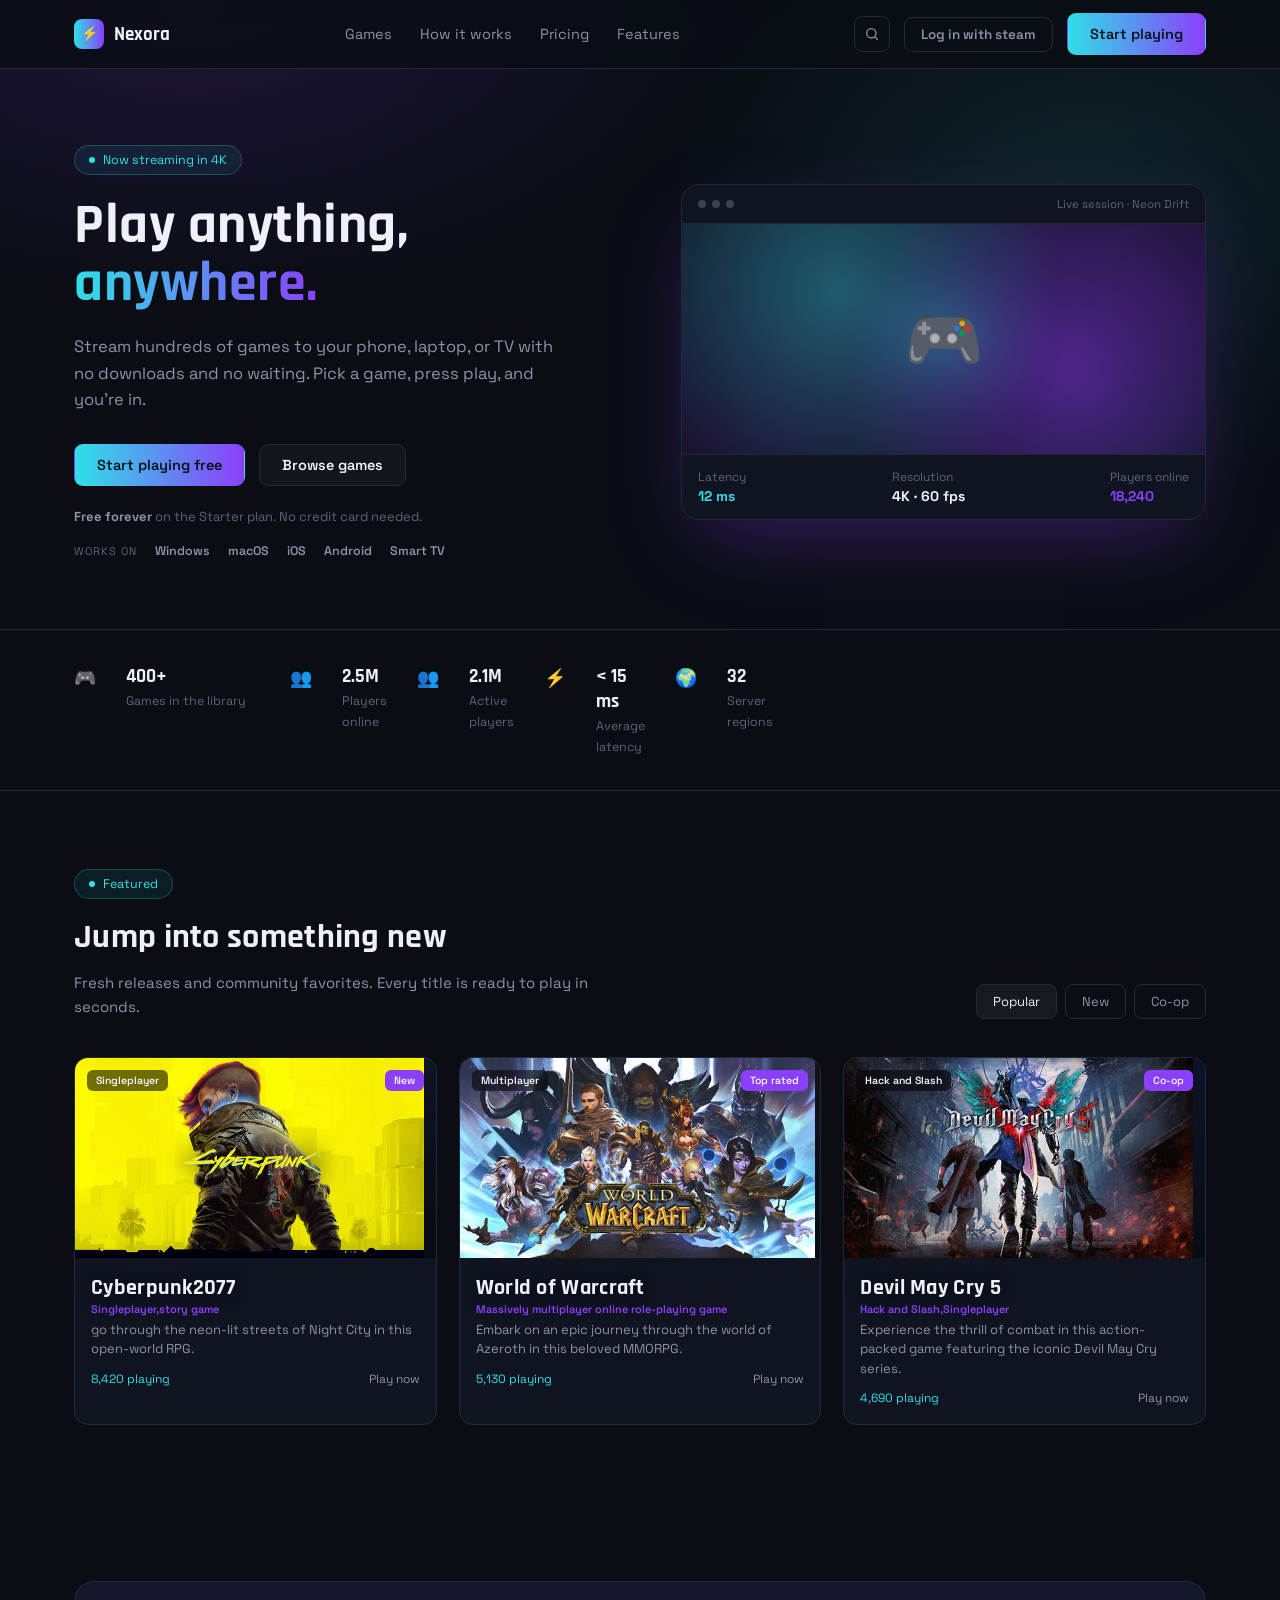
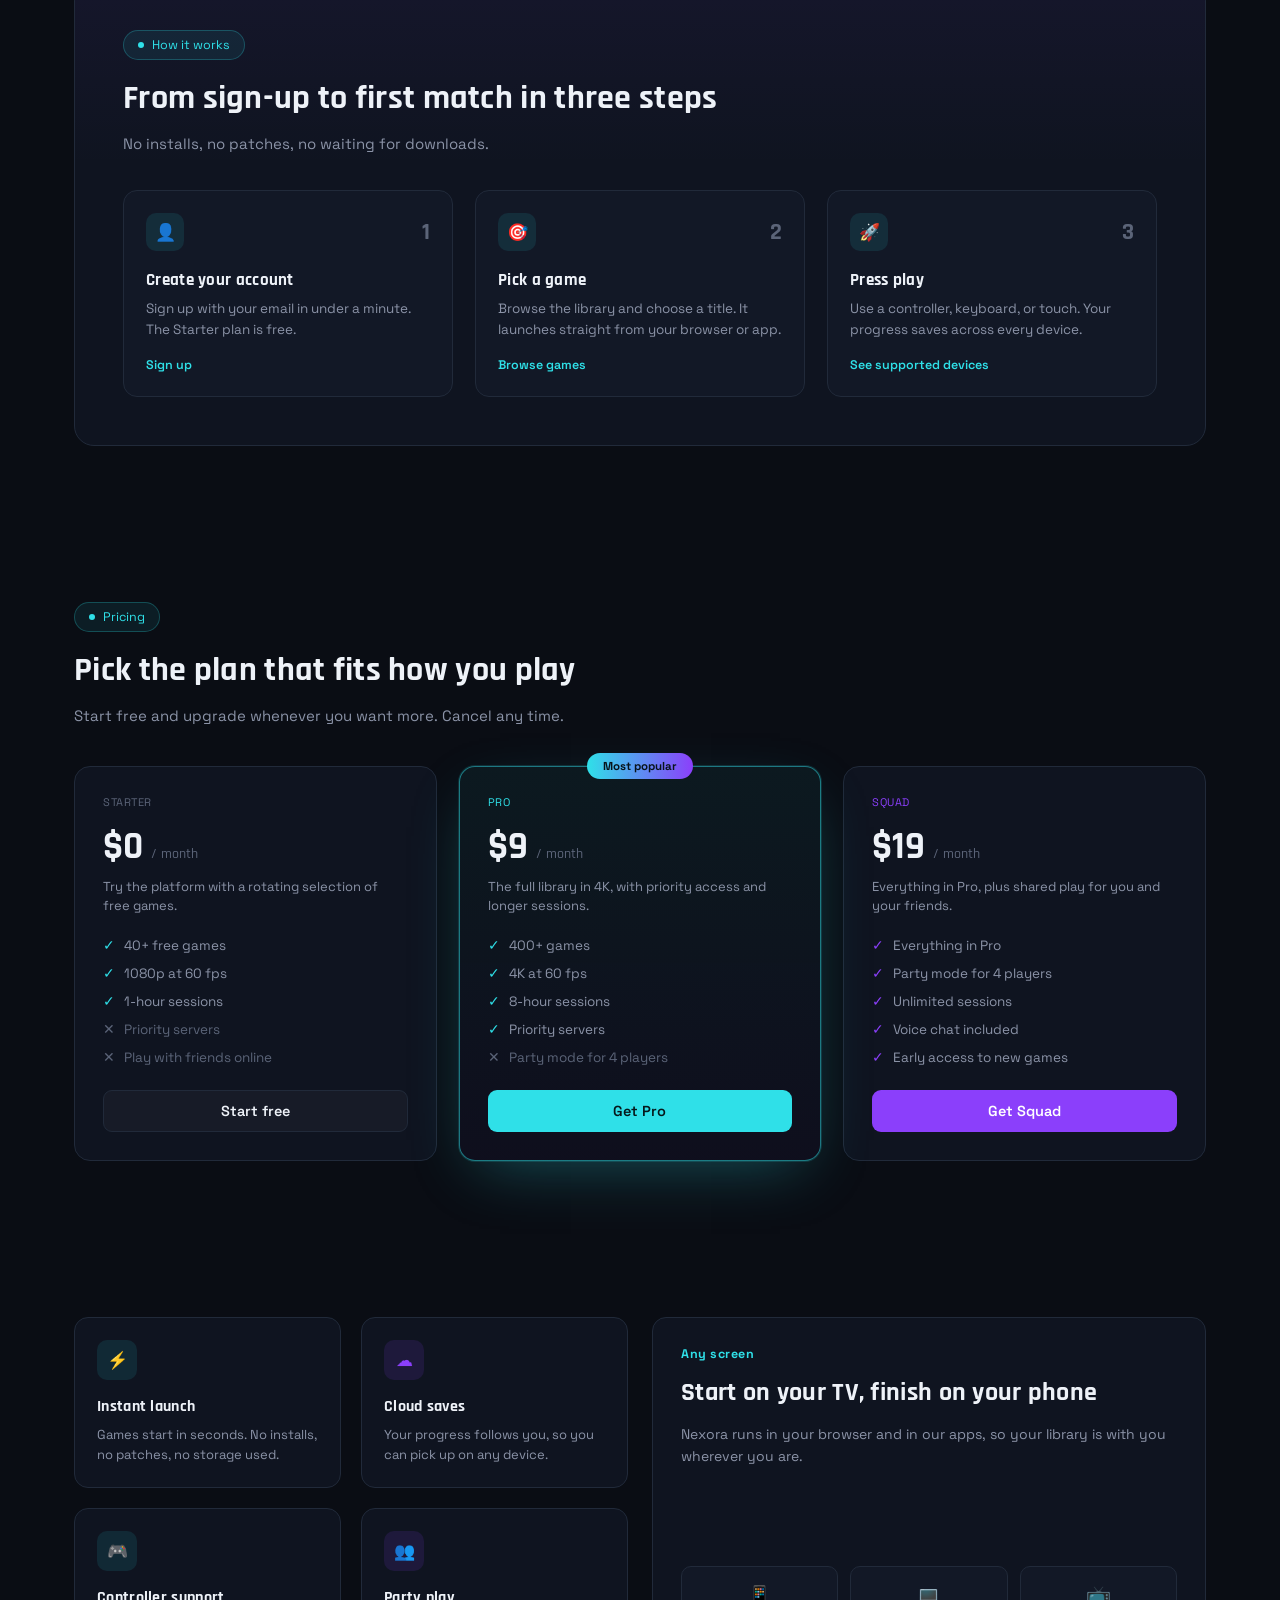
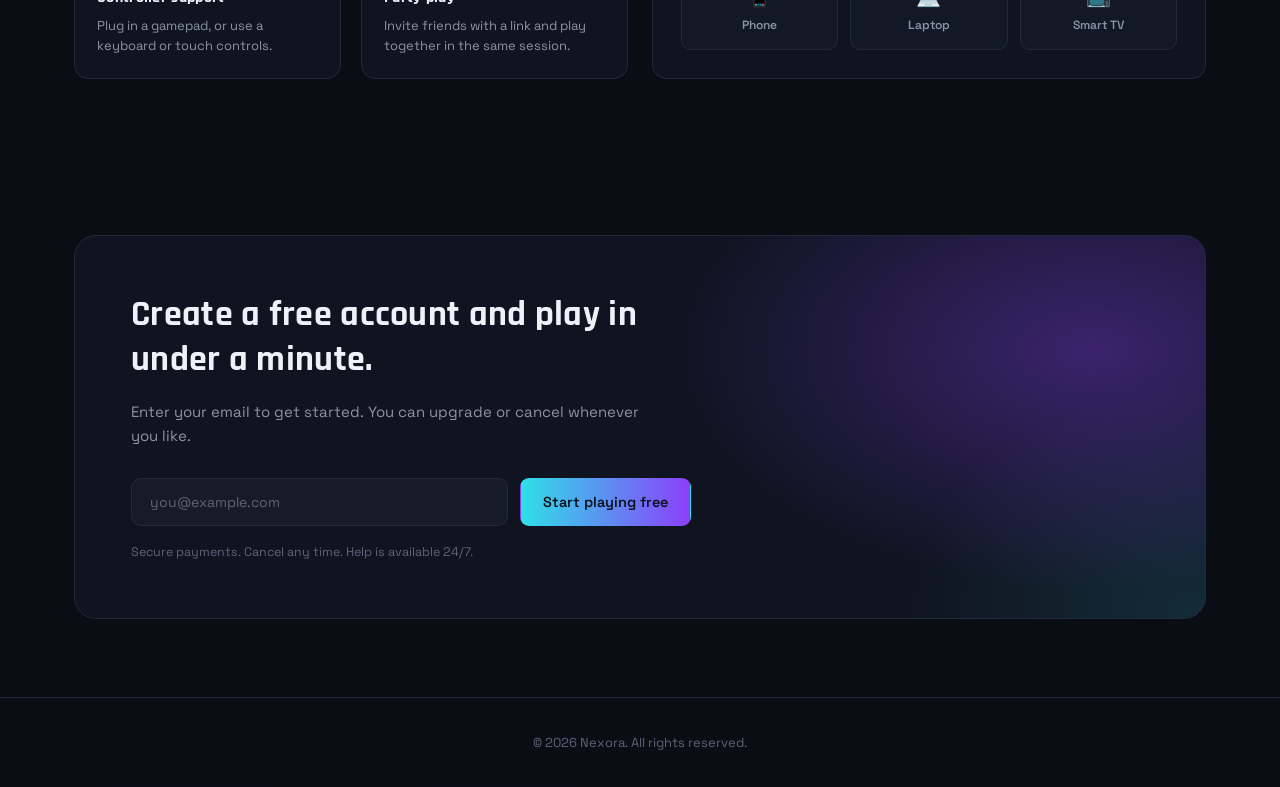
==== commit 4e7171bb: "added photos to the game section" ====
--- a/index.html
+++ b/index.html
@@ -96,20 +96,28 @@
         </div>
         <div class="stat">
           <div class="ic" aria-hidden="true">👥</div>
-          <div><b>2.1M</b><span>Active players</span></div>
-        </div>
-        <div class="stat">
-          <div class="ic" aria-hidden="true">⚡</div>
-          <div><b>&lt; 15 ms</b><span>Average latency</span></div>
-        </div>
-        <div class="stat">
-          <div class="ic" aria-hidden="true">🌍</div>
-          <div><b>32</b><span>Server regions</span></div>
+          <div><b>2.5M</b><span>Players online</span></div>
+          
+              <div class="stat">
+                <div class="ic" aria-hidden="true">👥</div>
+                <div><b>2.1M</b><span>Active players</span></div>
+              </div>
+              <div class="stat">
+                <div class="ic" aria-hidden="true">⚡</div>
+                <div><b>&lt; 15 ms</b><span>Average latency</span></div>
+              </div>
+              <div class="stat">
+                <div class="ic" aria-hidden="true">🌍</div>
+                <div><b>32</b><span>Server regions</span></div>
         </div>
       </div>
     </div>
 
+    
     <!-- ======================= GAMES ======================= -->
+        </div>
+      </div>
+    </div>
     <section id="games">
       <div class="wrap">
         <div class="sec-head sec-head-row">
@@ -128,12 +136,13 @@
         <div class="games-grid">
           <article class="game-card">
             <div class="game-cover cover-1">
-              <div class="badges"><span class="badge">Racing</span><span class="badge pill">New</span></div>
-              <h4>Neon Drift</h4>
+              <div class="badges"><span class="badge">Singleplayer</span><span class="badge pill">New</span></div>
+              <img class="cyberpunk2077" src="assets/cyberpunk2077.jpg" alt="Cyberpunk 2077 game cover">
             </div>
             <div class="game-body">
-              <div class="genre">Arcade racer</div>
-              <p>Slide through rain-soaked city circuits in a race against the clock and your friends.</p>
+              <h4>Cyberpunk2077</h4>
+              <div class="genre">Singleplayer,story game</div>
+              <p>go through the neon-lit streets of Night City in this open-world RPG.</p>
               <div class="game-meta">
                 <span class="players">8,420 playing</span>
                 <a href="#" class="cta">Play now</a>
@@ -143,12 +152,13 @@
 
           <article class="game-card">
             <div class="game-cover cover-2">
-              <div class="badges"><span class="badge">Strategy</span><span class="badge pill">Top rated</span></div>
-              <h4>Ashfall Tactics</h4>
+              <div class="badges"><span class="badge">Multiplayer</span><span class="badge pill">Top rated</span></div>
+              <img class='world of warcraft' src="assets/world-of-warcraft.jpg" alt="World of Warcraft game cover">
             </div>
             <div class="game-body">
-              <div class="genre">Turn-based strategy</div>
-              <p>Lead a squad of survivors across a scorched world, one careful move at a time.</p>
+              <h4>World of Warcraft</h4>
+              <div class="genre">Massively multiplayer online role-playing game</div>
+              <p>Embark on an epic journey through the world of Azeroth in this beloved MMORPG.</p>
               <div class="game-meta">
                 <span class="players">5,130 playing</span>
                 <a href="#" class="cta">Play now</a>
@@ -158,12 +168,13 @@
 
           <article class="game-card">
             <div class="game-cover cover-3">
-              <div class="badges"><span class="badge">Shooter</span><span class="badge pill">Co-op</span></div>
-              <h4>Void Runners</h4>
+              <div class="badges"><span class="badge">Hack and Slash</span><span class="badge pill">Co-op</span></div>
+              <img class='devil may cry' src="assets/devil-may-cry.jpg" alt="Devil May Cry 5 game cover">
             </div>
             <div class="game-body">
-              <div class="genre">4-player co-op shooter</div>
-              <p>Team up to raid drifting space stations and escape before the reactor blows.</p>
+              <h4>Devil May Cry 5</h4>
+              <div class="genre">Hack and Slash,Singleplayer</div>
+              <p>Experience the thrill of combat in this action-packed game featuring the iconic Devil May Cry series.</p>
               <div class="game-meta">
                 <span class="players">4,690 playing</span>
                 <a href="#" class="cta">Play now</a>
--- a/assets/styles.css
+++ b/assets/styles.css
@@ -69,6 +69,8 @@
 img {
   max-width: 100%;
   display: block;
+  height: 100%;
+ 
 }
 
 button {
@@ -401,7 +403,7 @@
 
 .stat {
   display: flex;
-  gap: 12px;
+  gap: 30px;
   align-items: flex-start;
 }
 
@@ -410,6 +412,7 @@
   font-size: 18px;
   flex-shrink: 0;
   margin-top: 2px;
+
 }
 
 .stat b {
@@ -417,6 +420,7 @@
   font-size: 19px;
   font-family: var(--font-display);
   font-weight: 700;
+  
 }
 
 .stat span {
@@ -496,7 +500,6 @@
   height: 200px;
   display: flex;
   align-items: flex-end;
-  padding: 14px;
   background-size: cover;
   background-position: center;
 }
@@ -948,6 +951,13 @@
   color: var(--text-faint);
   font-size: 13px;
 }
+h4 {
+  font-family: var(--font-display);
+  font-size: 22px;
+  font-weight: 700;
+  text-shadow: 0 2px 12px rgba(0, 0, 0, 0.6);
+}
+
 
 @media (max-width: 900px) {
   .nav-links {
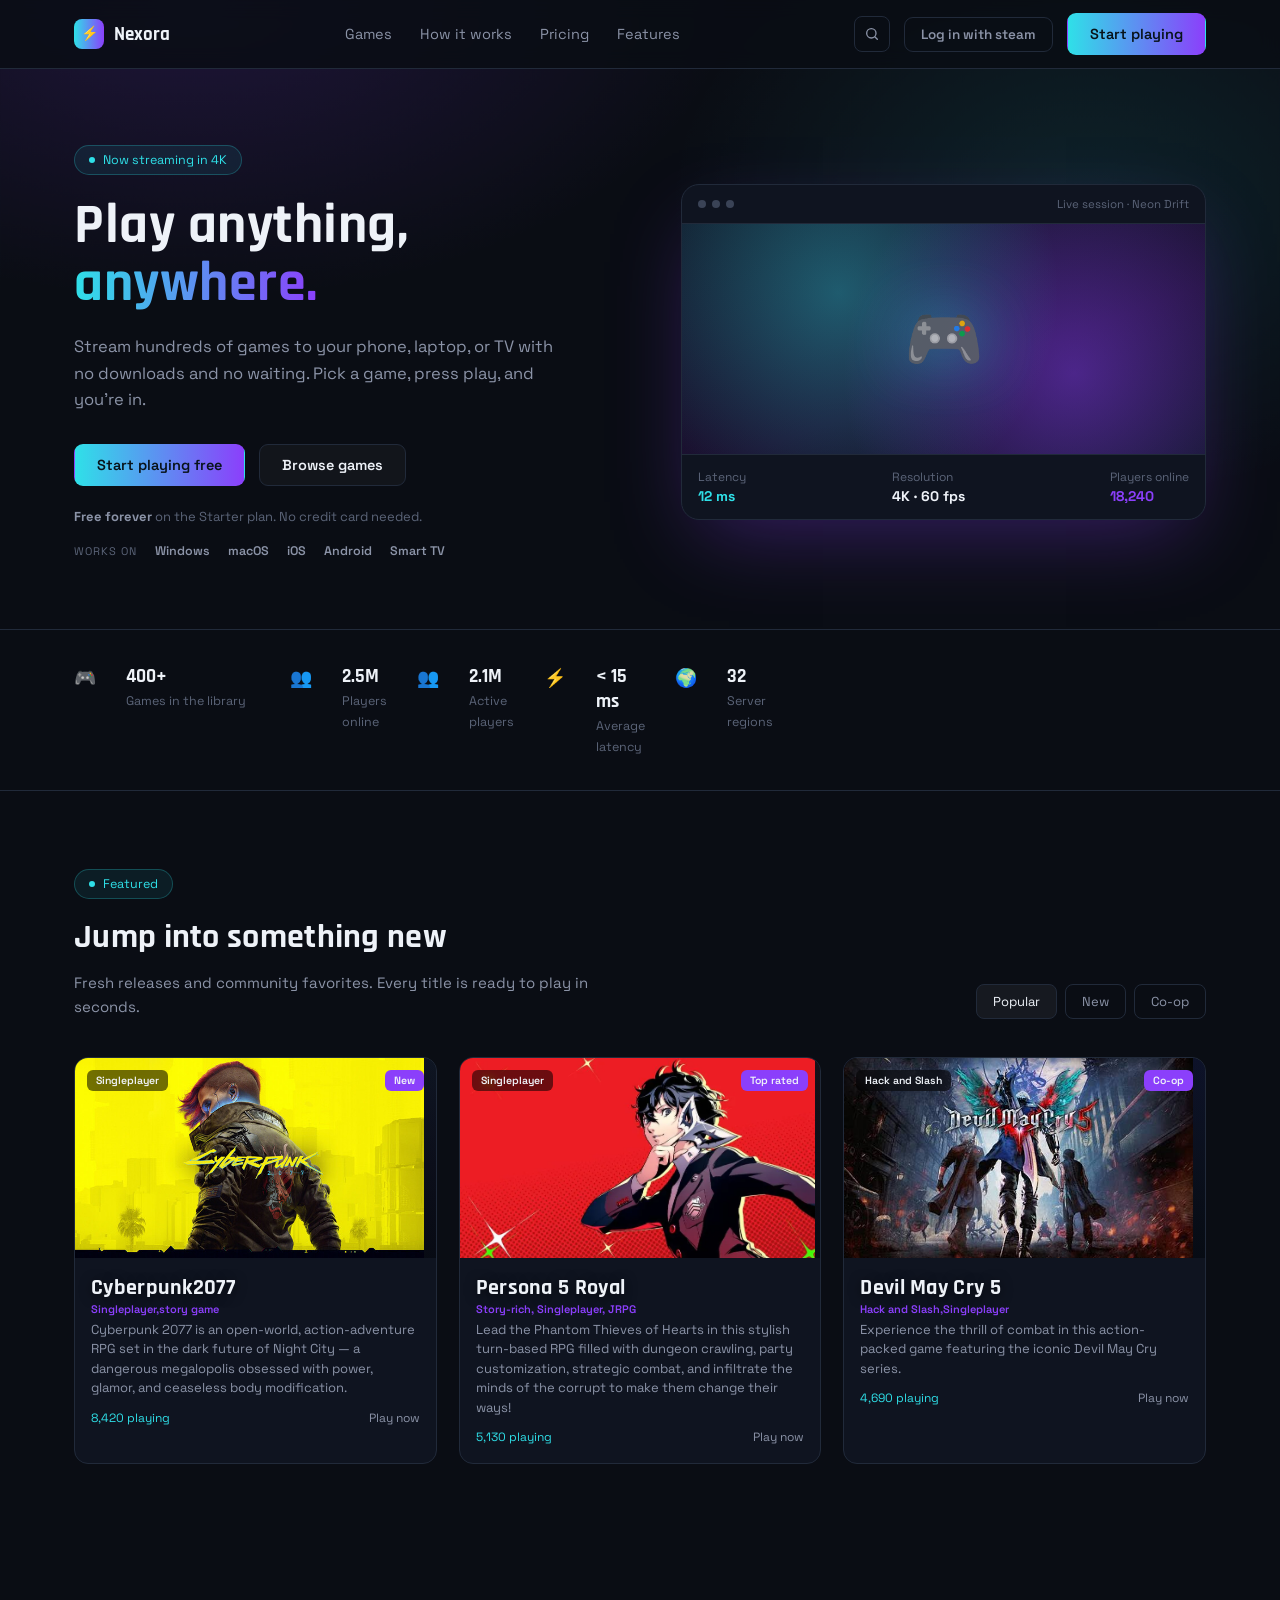
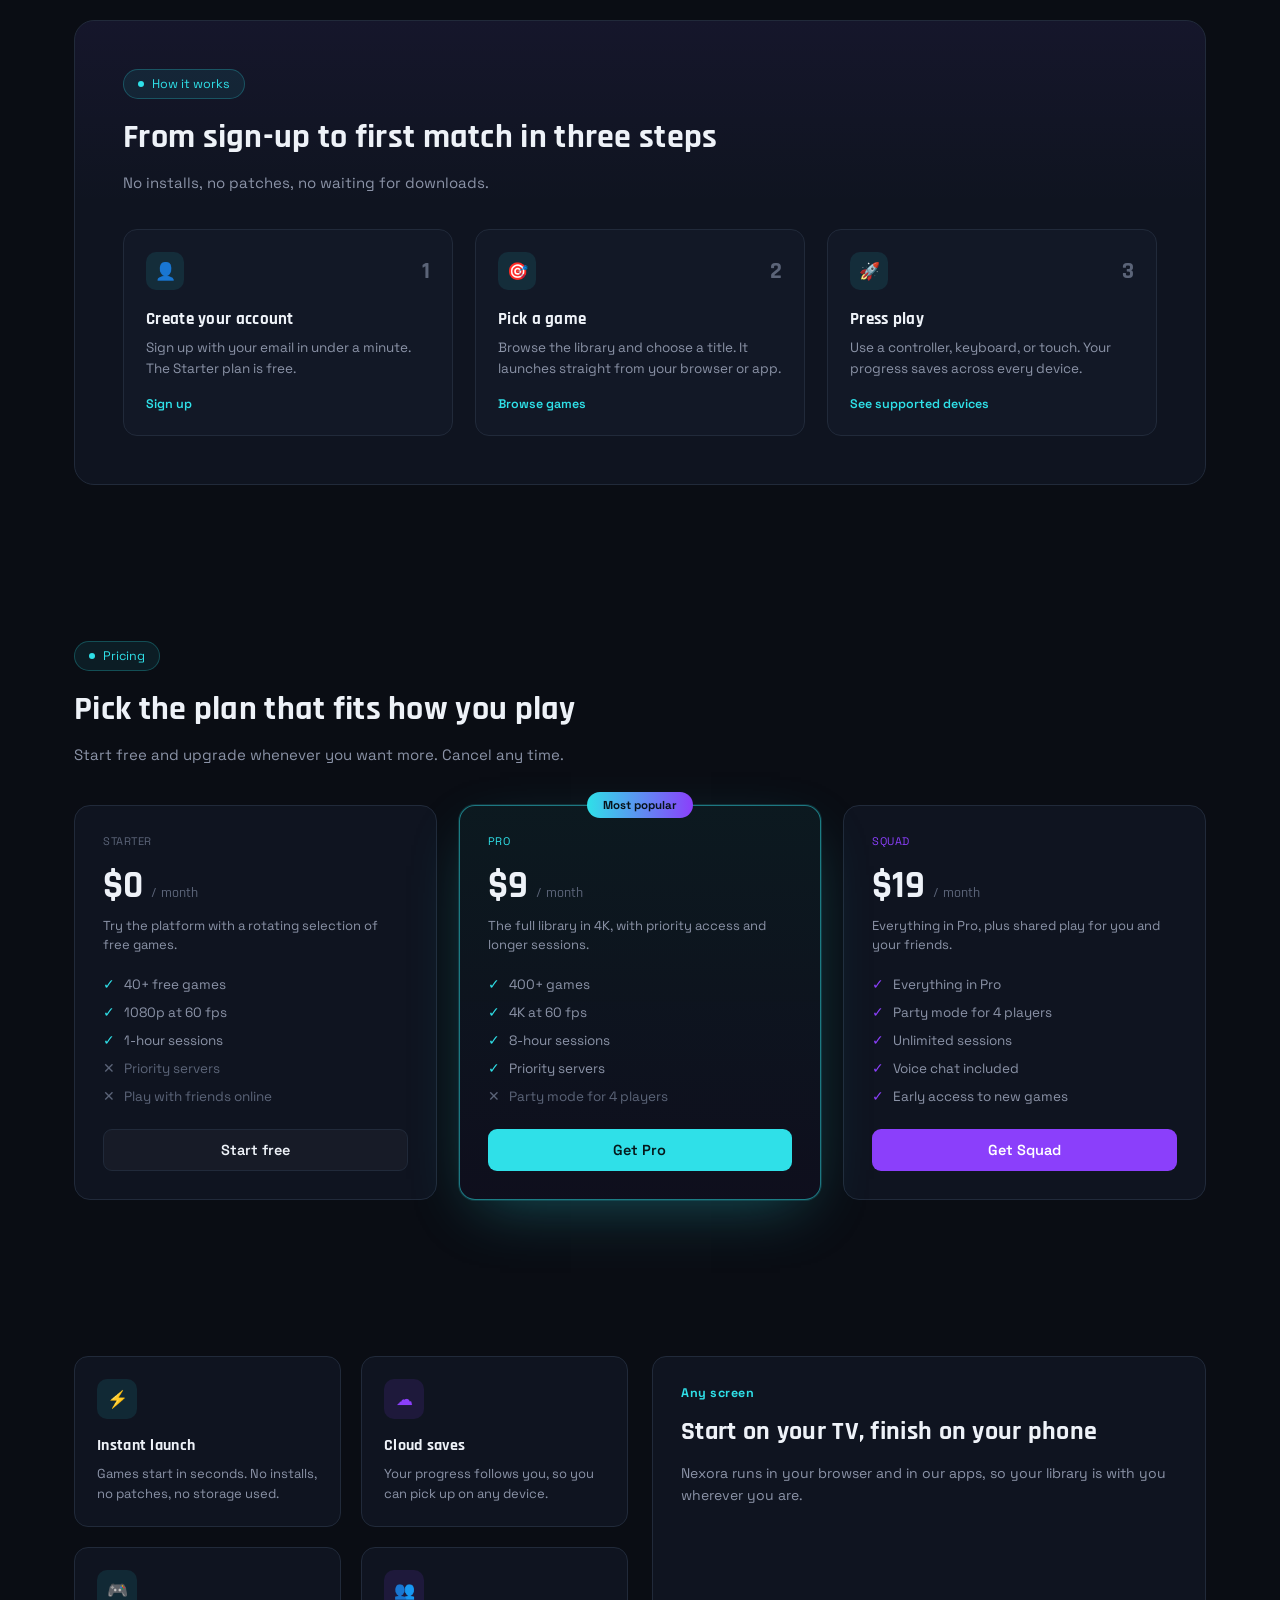
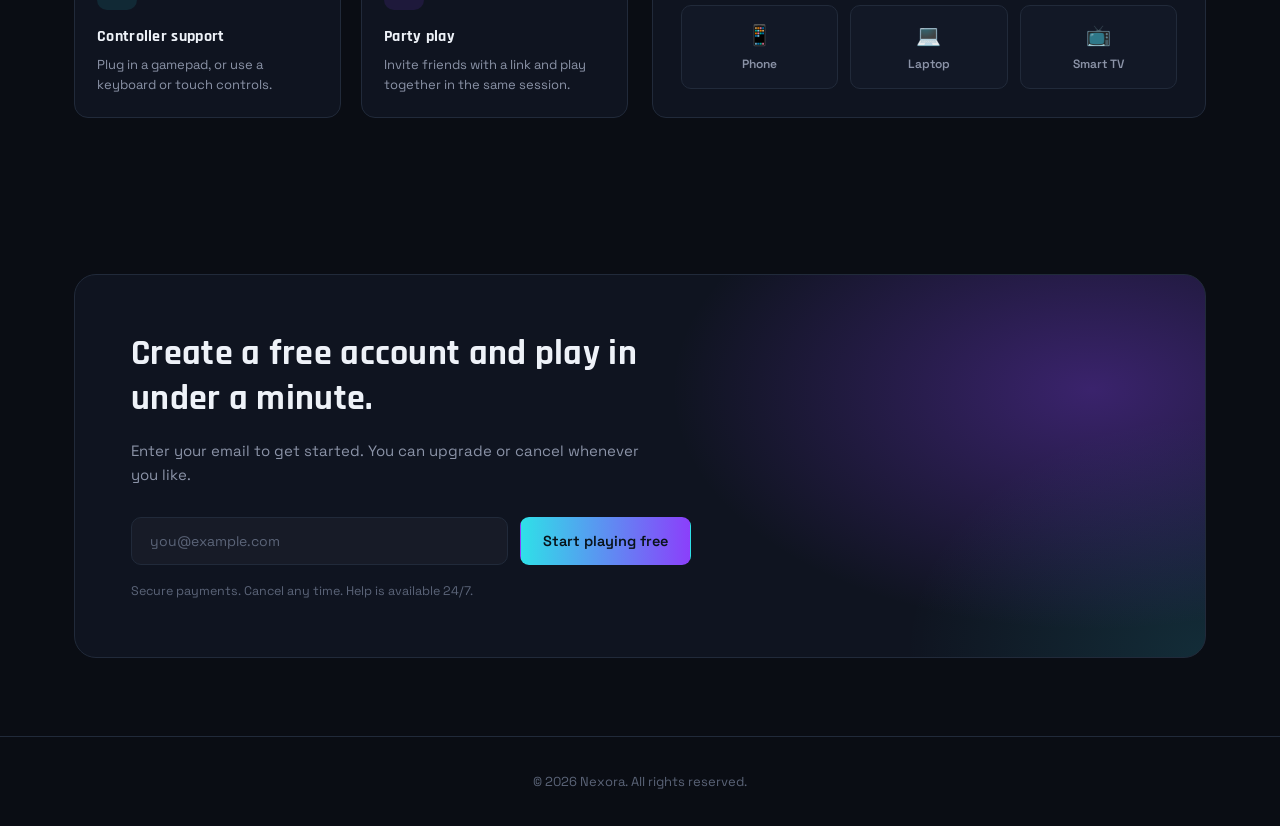
==== commit 466bfd63: "added a new banner" ====
--- a/index.html
+++ b/index.html
@@ -142,7 +142,7 @@
             <div class="game-body">
               <h4>Cyberpunk2077</h4>
               <div class="genre">Singleplayer,story game</div>
-              <p>go through the neon-lit streets of Night City in this open-world RPG.</p>
+              <p>Cyberpunk 2077 is an open-world, action-adventure RPG set in the dark future of Night City — a dangerous megalopolis obsessed with power, glamor, and ceaseless body modification.</p>
               <div class="game-meta">
                 <span class="players">8,420 playing</span>
                 <a href="#" class="cta">Play now</a>
@@ -152,13 +152,13 @@
 
           <article class="game-card">
             <div class="game-cover cover-2">
-              <div class="badges"><span class="badge">Multiplayer</span><span class="badge pill">Top rated</span></div>
-              <img class='world of warcraft' src="assets/world-of-warcraft.jpg" alt="World of Warcraft game cover">
+              <div class="badges"><span class="badge">Singleplayer</span><span class="badge pill">Top rated</span></div>
+              <img class='Persona 5 Royal' src="assets/persona5royal.webp" alt="persona 5 royal game cover">
             </div>
             <div class="game-body">
-              <h4>World of Warcraft</h4>
-              <div class="genre">Massively multiplayer online role-playing game</div>
-              <p>Embark on an epic journey through the world of Azeroth in this beloved MMORPG.</p>
+              <h4>Persona 5 Royal</h4>
+              <div class="genre">Story-rich, Singleplayer, JRPG</div>
+              <p>Lead the Phantom Thieves of Hearts in this stylish turn-based RPG filled with dungeon crawling, party customization, strategic combat, and infiltrate the minds of the corrupt to make them change their ways!</p>
               <div class="game-meta">
                 <span class="players">5,130 playing</span>
                 <a href="#" class="cta">Play now</a>
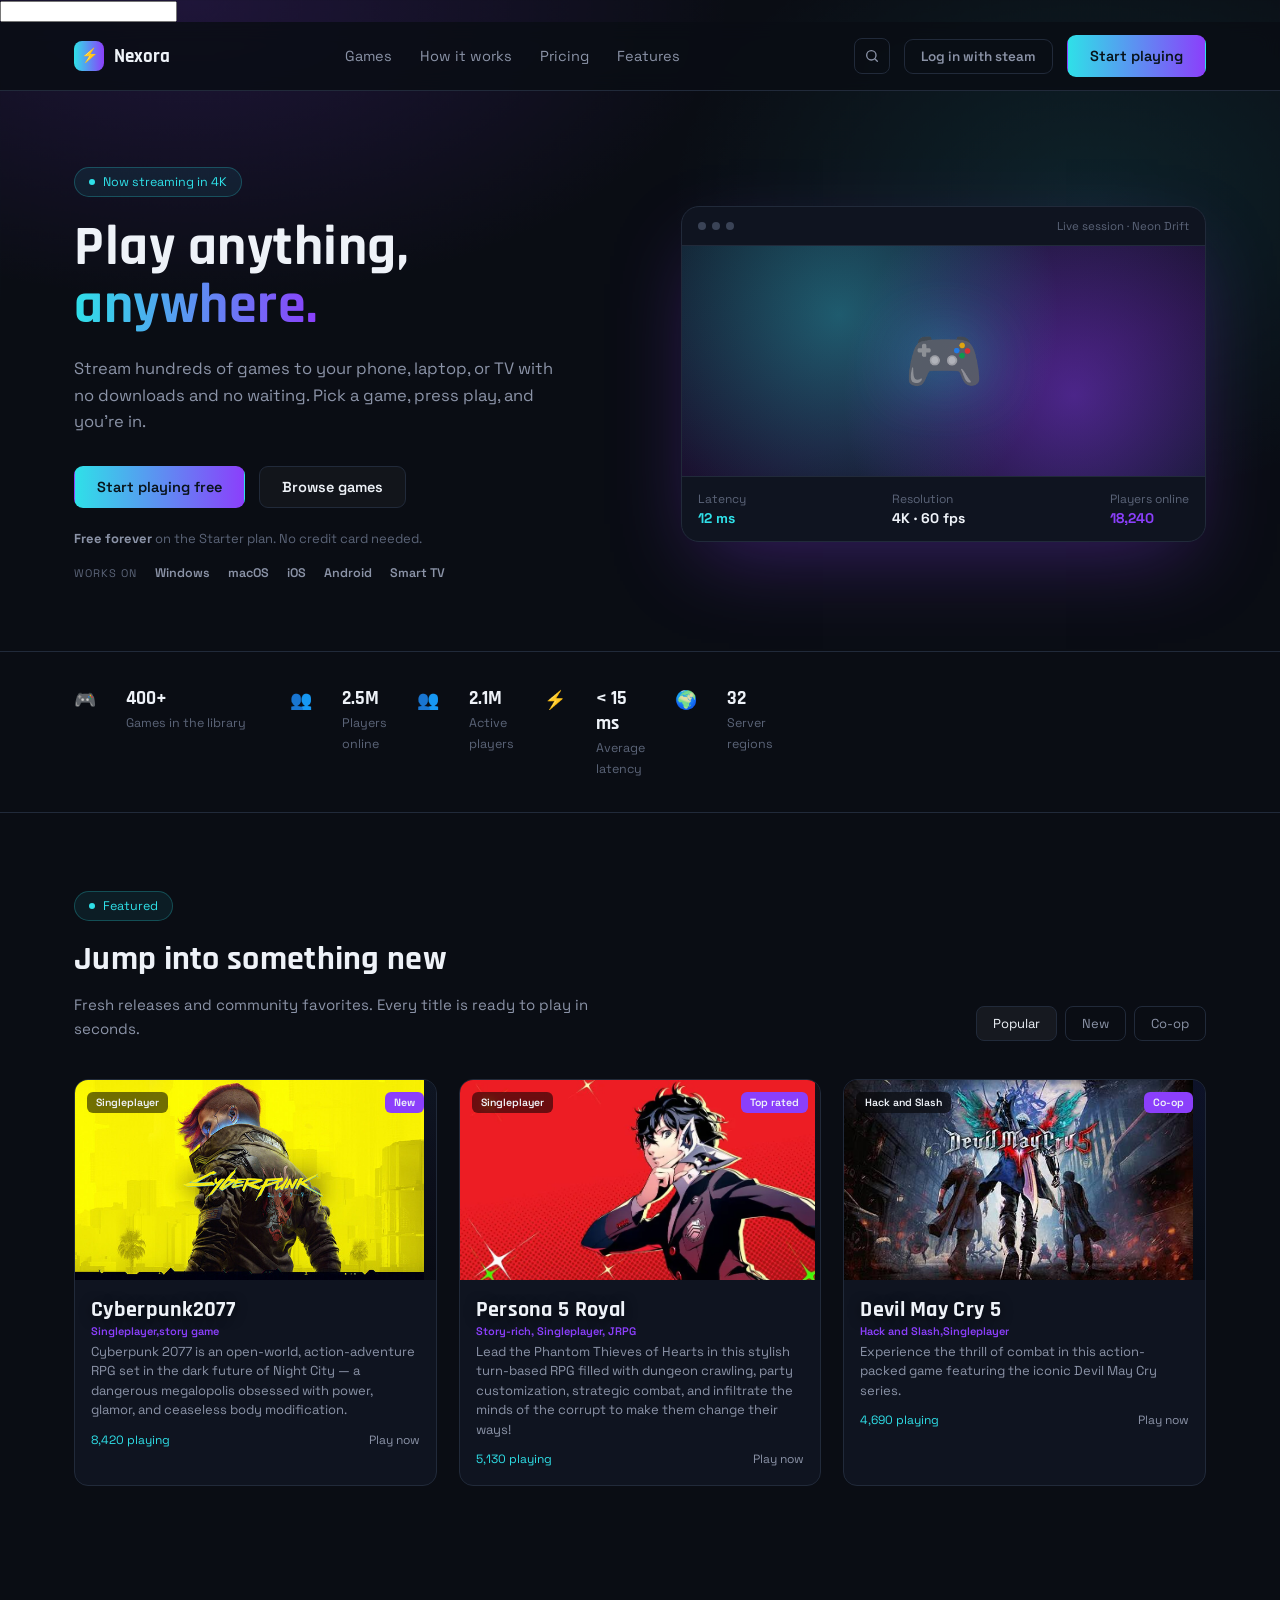
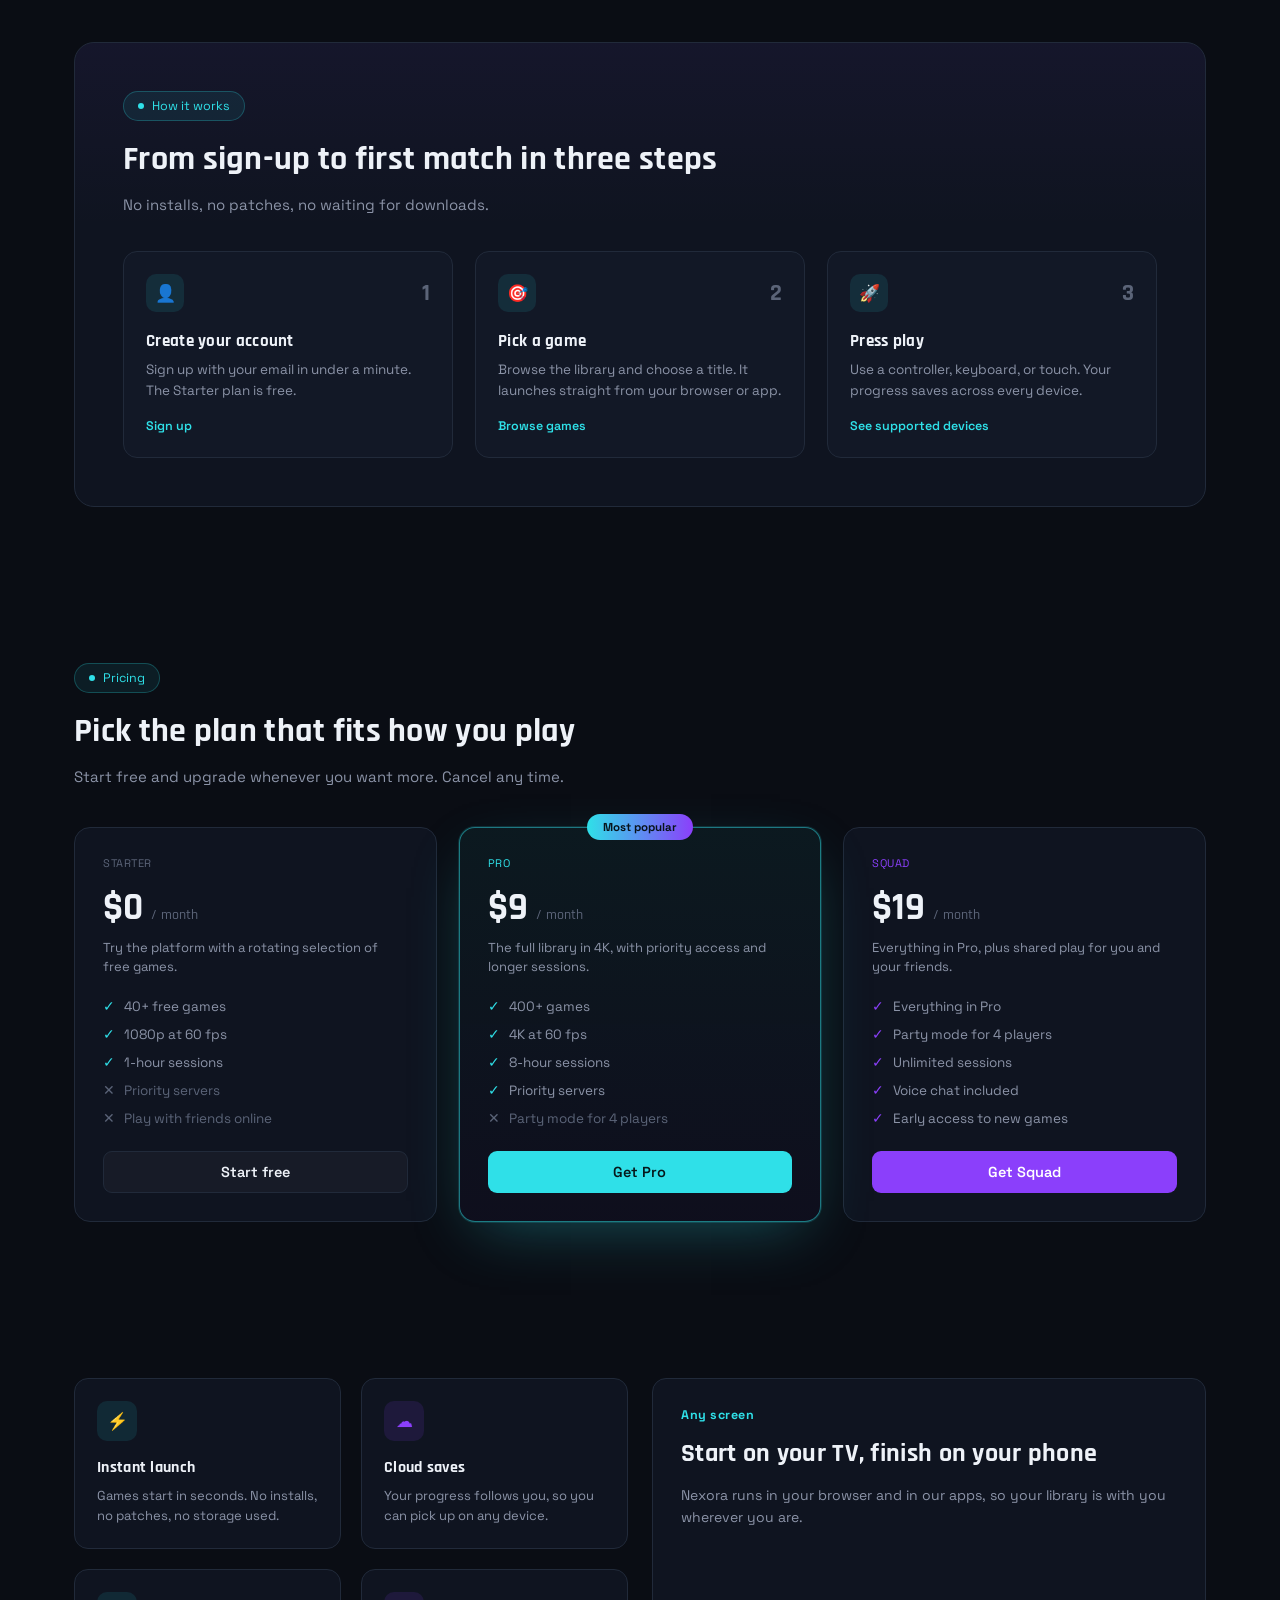
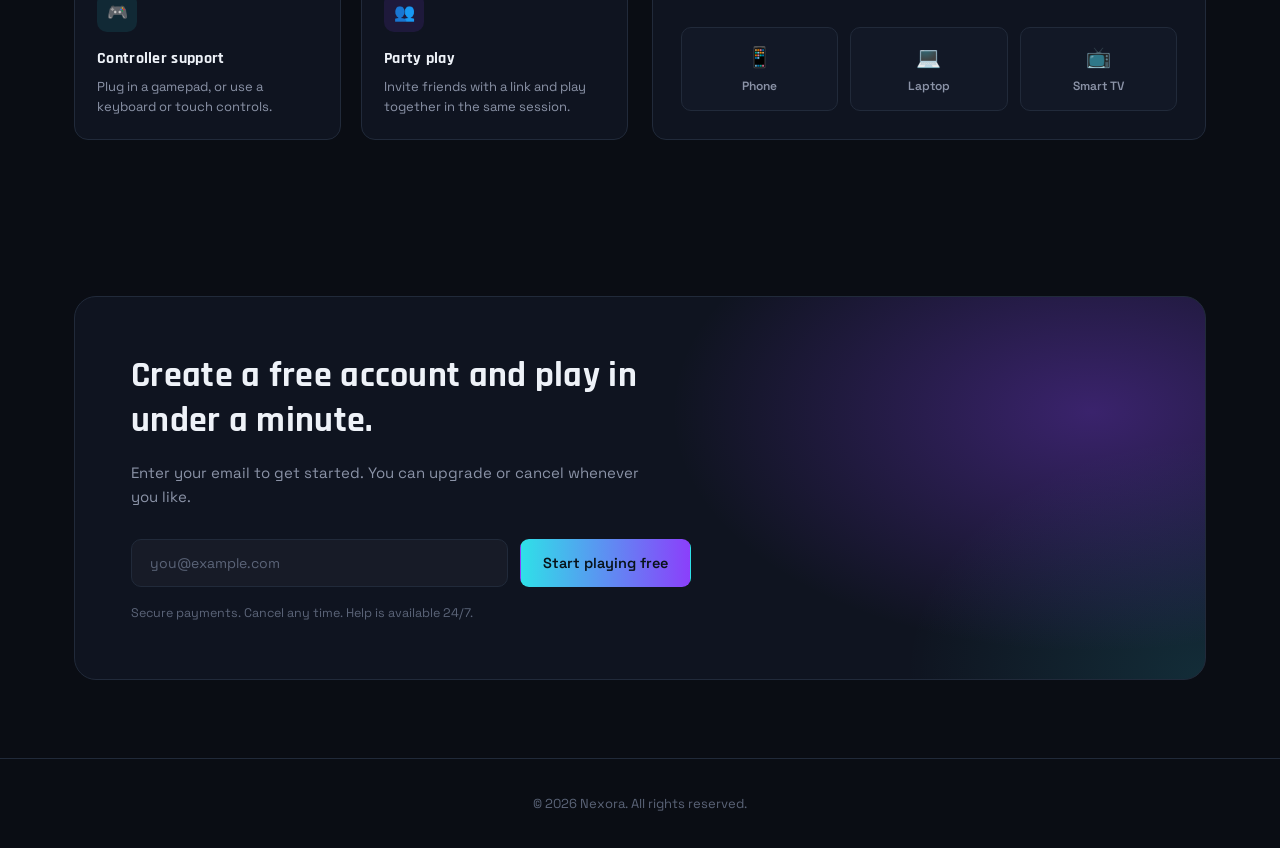
==== commit 6969cf57: "added an email verification" ====
--- a/index.html
+++ b/index.html
@@ -1,4 +1,5 @@
 <!DOCTYPE html>
+<input type="email">
 <html lang="en">
 <head>
   <meta charset="UTF-8">
